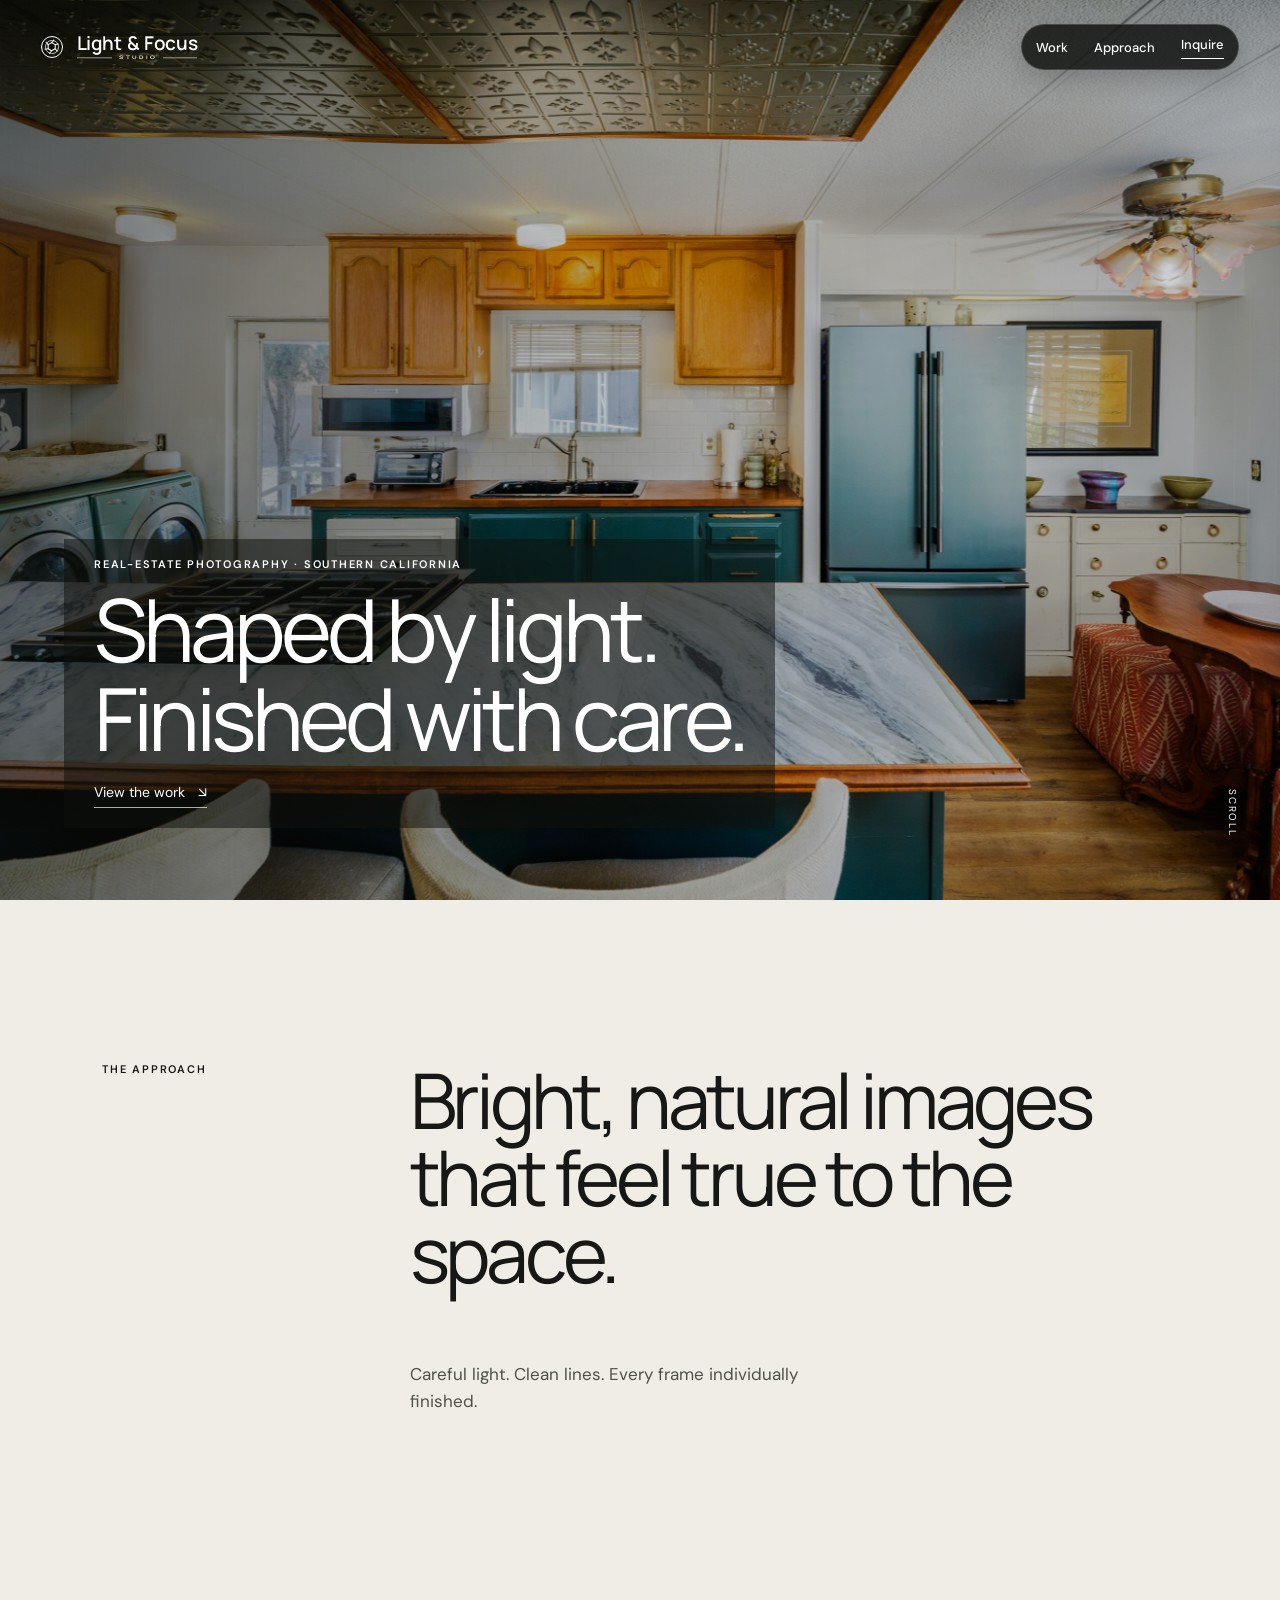
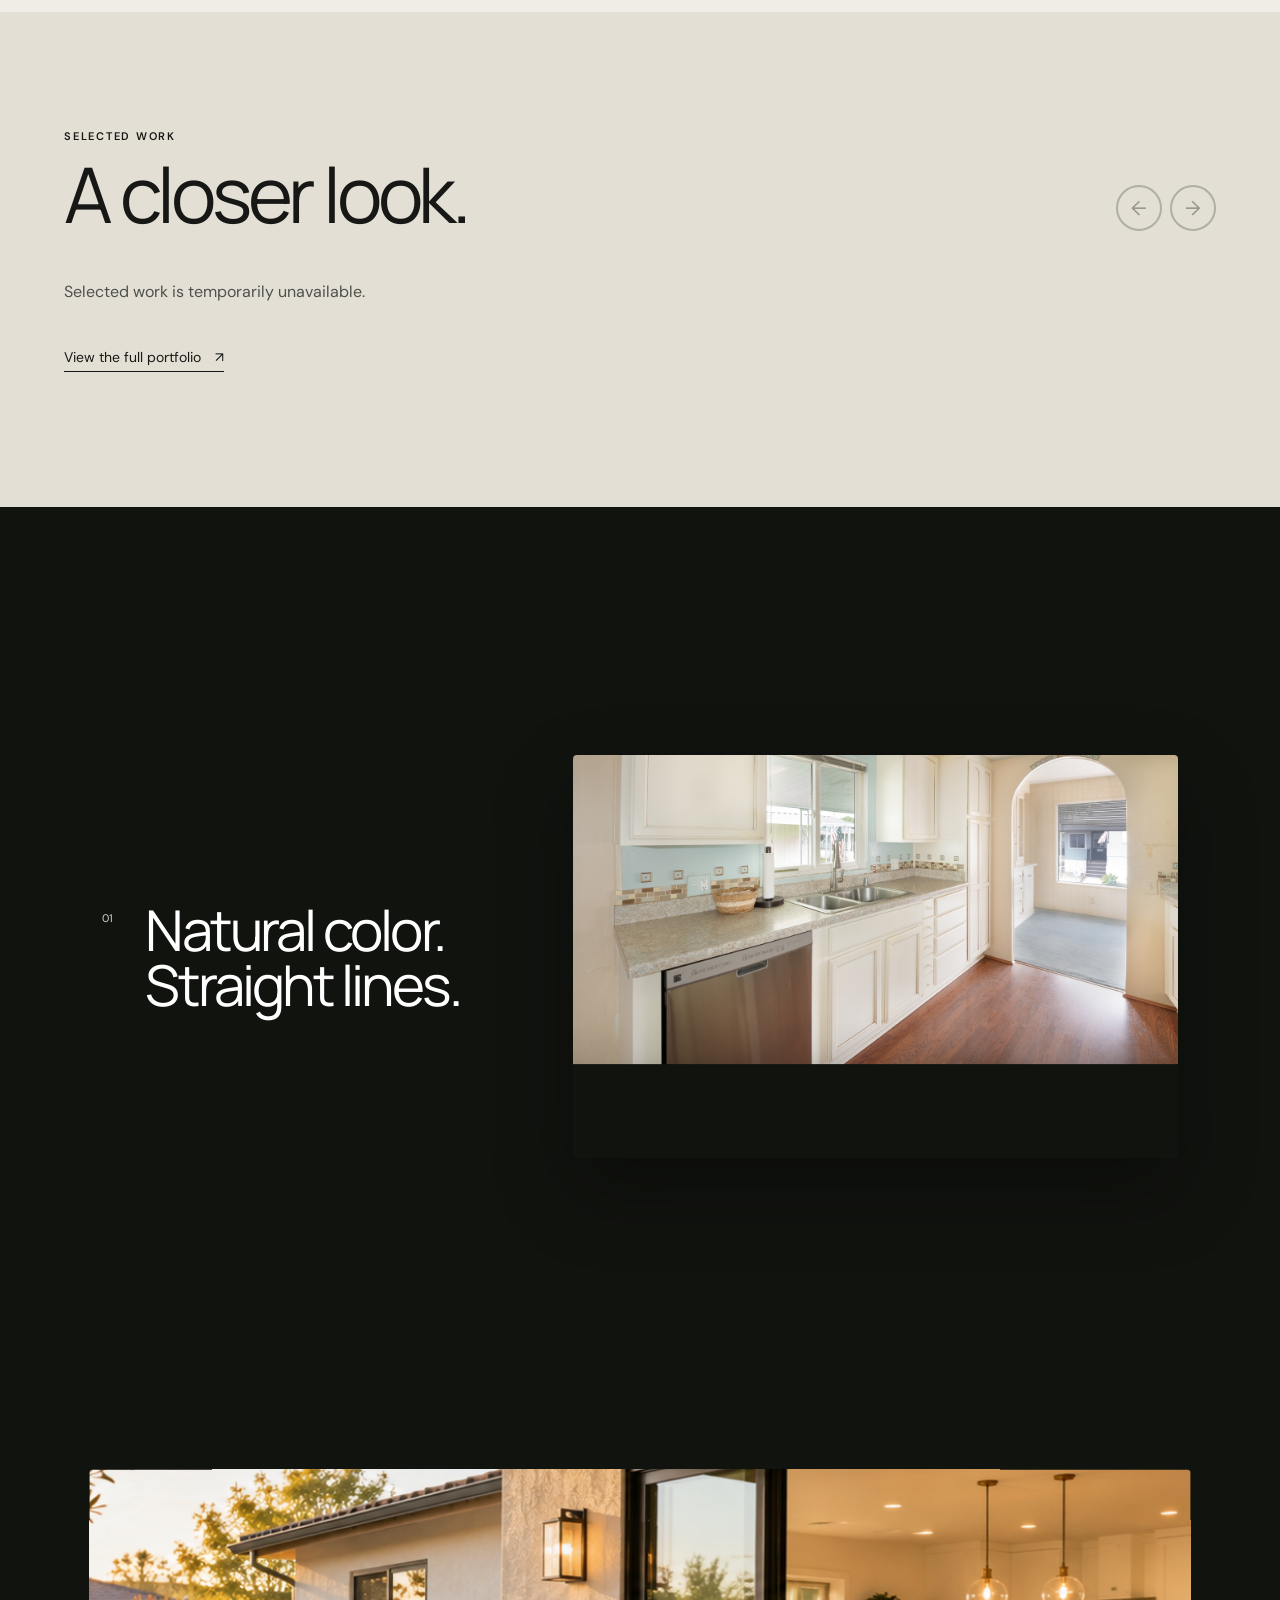
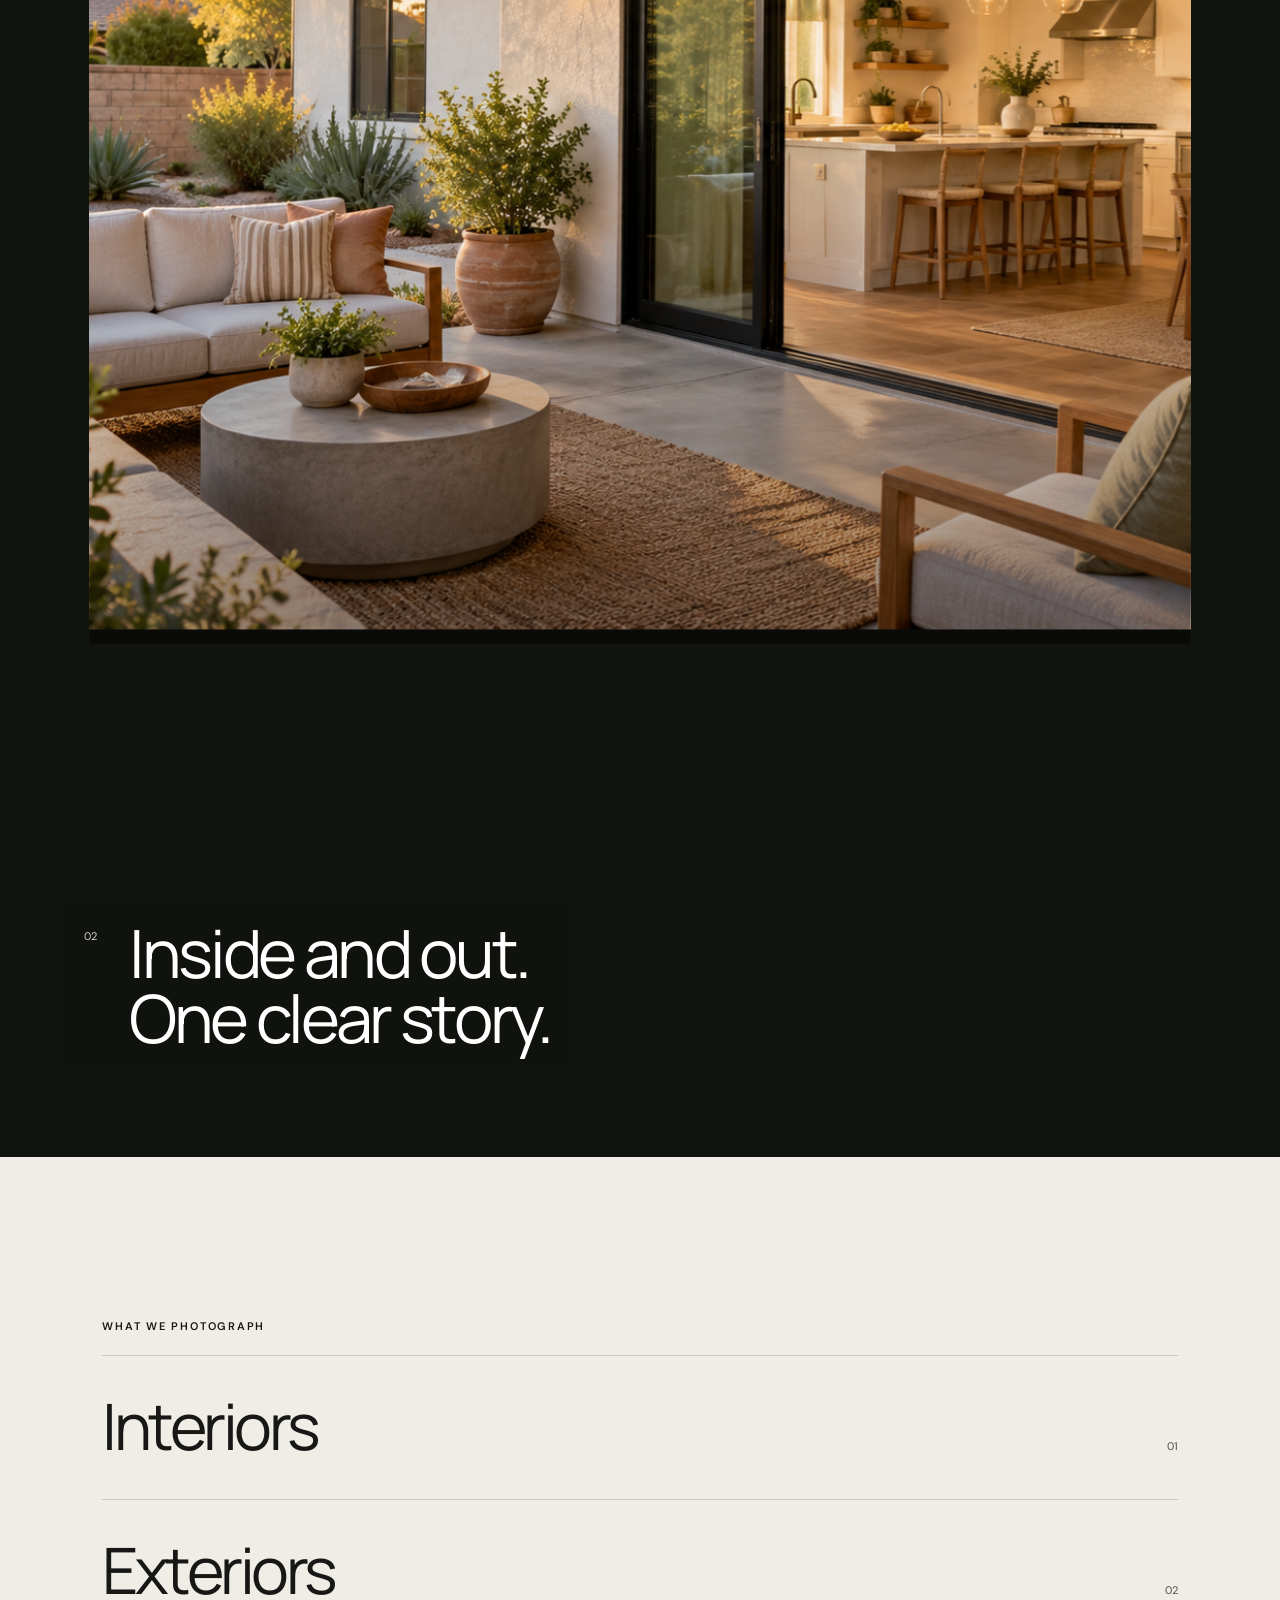
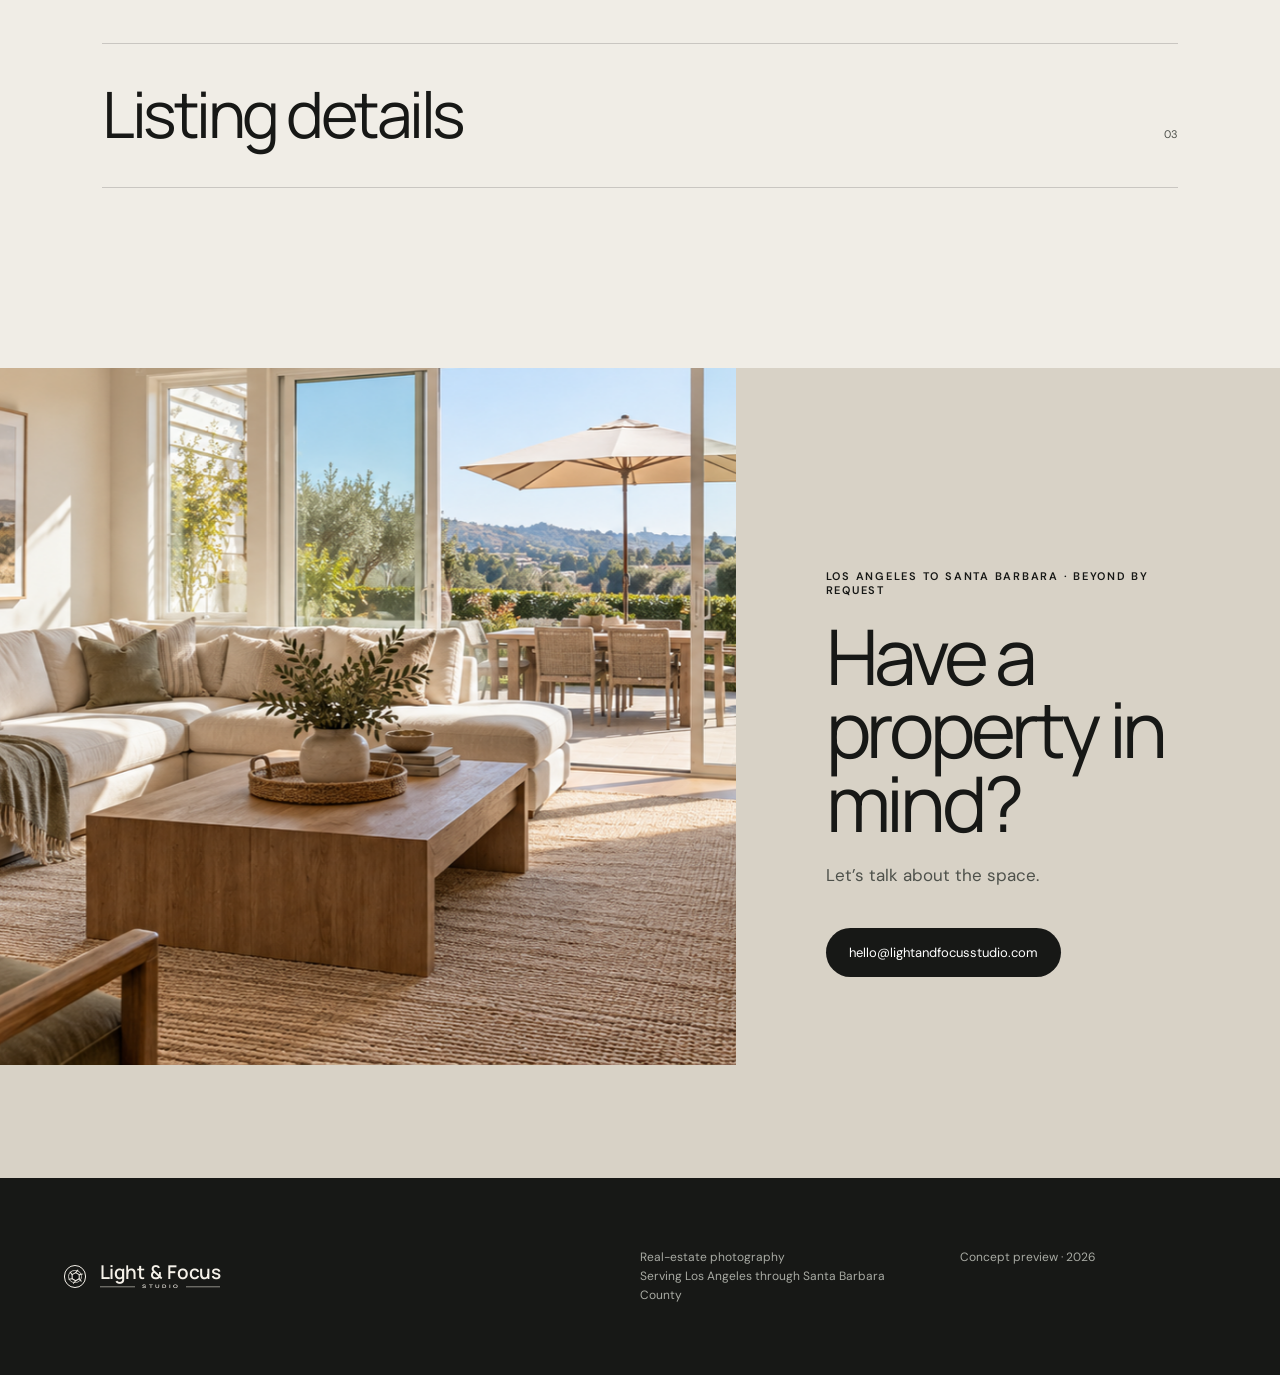
==== index.html @ de977d8a "Improve portfolio control accessibility" ====
<!doctype html>
<html lang="en">
  <head>
    <meta charset="UTF-8" />
    <meta name="viewport" content="width=device-width, initial-scale=1" />
    <meta name="description" content="Carefully lit, individually finished real-estate photography serving Los Angeles through Santa Barbara County and select destinations beyond." />
    <meta name="theme-color" content="#f0ede6" />
    <title>Light &amp; Focus Studio</title>
    <link rel="preconnect" href="https://fonts.googleapis.com" />
    <link rel="preconnect" href="https://fonts.gstatic.com" crossorigin />
    <link href="https://fonts.googleapis.com/css2?family=DM+Sans:wght@400;500;600&amp;family=Manrope:wght@400;500;600&amp;display=swap" rel="stylesheet" />
    <link rel="stylesheet" href="styles.css?v=14" />
    <script src="script.js?v=7" defer></script>
  </head>
  <body>
    <a class="skip-link" href="#top">Skip to content</a>
    <header class="site-header">
      <a class="brand" href="#top" aria-label="Light and Focus Studio home">
        <span class="brand-mark" aria-hidden="true"><svg class="brand-aperture" viewBox="0 0 32 32" focusable="false"><polygon points="16,8.5 22.5,12.25 22.5,19.75 16,23.5 9.5,19.75 9.5,12.25"></polygon><path d="M16 8.5 20 3.9M22.5 12.25 28.2 11.2M22.5 19.75 26.2 24.3M16 23.5 12 28.1M9.5 19.75 3.8 20.8M9.5 12.25 5.8 7.7"></path></svg></span>
        <span class="brand-lockup" aria-hidden="true">
          <span class="brand-name"><span class="brand-word brand-light">Light</span><span class="brand-amp">&amp;</span><span class="brand-word brand-focus"><span class="focus-text">Focus</span></span></span>
          <span class="brand-studio">Studio</span>
        </span>
      </a>
      <nav aria-label="Main navigation">
        <a href="#work">Work</a>
        <a href="#approach">Approach</a>
        <a class="nav-cta" href="#inquire">Inquire</a>
      </nav>
    </header>

    <main id="top">
      <section class="hero" aria-labelledby="hero-title">
        <div class="hero-photo media-frame" data-parallax="0.1">
          <img src="assets/hero.jpg?v=1" alt="Colorful residential kitchen with a large stone island" fetchpriority="high" />
          <div class="photo-shade"></div>
        </div>
        <div class="hero-copy reveal">
          <p class="eyebrow">Real-estate photography · Southern California</p>
          <h1 id="hero-title">Shaped by light.<br />Finished with care.</h1>
          <a class="text-link" href="#work">View the work <span aria-hidden="true">↘</span></a>
        </div>
        <p class="scroll-cue" aria-hidden="true">Scroll</p>
      </section>

      <section class="intro reveal" id="approach">
        <p class="section-label">The approach</p>
        <h2>Bright, natural images that feel true to the space.</h2>
        <p>Careful light. Clean lines. Every frame individually finished.</p>
      </section>

      <section class="portfolio-showcase" id="work" aria-labelledby="portfolio-heading">
        <div class="portfolio-heading reveal">
          <div>
            <p class="section-label">Selected work</p>
            <h2 id="portfolio-heading">A closer look.</h2>
          </div>
          <div class="portfolio-controls" aria-label="Portfolio controls">
            <button type="button" data-portfolio-scroll="-1" aria-label="Previous photographs" aria-controls="portfolio-track" disabled><span aria-hidden="true">←</span></button>
            <button type="button" data-portfolio-scroll="1" aria-label="Next photographs" aria-controls="portfolio-track" disabled><span aria-hidden="true">→</span></button>
          </div>
        </div>
        <div class="portfolio-track" id="portfolio-track" tabindex="0" aria-label="Selected portfolio photographs" aria-live="polite">
          <p class="portfolio-status" role="status">Loading selected work…</p>
        </div>
        <a class="portfolio-link" href="https://portfolio.lightandfocusstudio.com/">View the full portfolio <span aria-hidden="true">↗</span></a>
      </section>

      <section class="photo-story" aria-label="Photography approach">
        <article class="story-panel panel-one">
          <div class="sticky-photo media-frame" data-parallax="0.07">
            <img src="assets/kitchen.jpg?v=2" alt="Clean, bright kitchen interior" loading="lazy" />
          </div>
          <div class="story-caption reveal">
            <span>01</span>
            <p>Natural color.<br />Straight lines.</p>
          </div>
        </article>

        <article class="story-panel panel-two">
          <div class="sticky-photo media-frame" data-parallax="0.07">
            <img src="assets/patio.png" alt="Warm residential patio opening to a bright kitchen" loading="lazy" />
          </div>
          <div class="story-caption reveal">
            <span>02</span>
            <p>Inside and out.<br />One clear story.</p>
          </div>
        </article>
      </section>

      <section class="services reveal">
        <p class="section-label">What we photograph</p>
        <div class="service-line">
          <h2>Interiors</h2><span>01</span>
        </div>
        <div class="service-line">
          <h2>Exteriors</h2><span>02</span>
        </div>
        <div class="service-line">
          <h2>Listing details</h2><span>03</span>
        </div>
      </section>

      <section class="inquiry" id="inquire">
        <div class="inquiry-photo media-frame" data-parallax="0.05">
          <img src="assets/living-room.png" alt="Sunlit residential living room" loading="lazy" />
        </div>
        <div class="inquiry-card reveal">
          <p class="eyebrow">Los Angeles to Santa Barbara · Beyond by request</p>
          <h2>Have a property in mind?</h2>
          <p>Let’s talk about the space.</p>
          <a class="button" href="mailto:hello@lightandfocusstudio.com">hello@lightandfocusstudio.com</a>
        </div>
      </section>
    </main>

    <footer>
      <a class="brand footer-brand" href="#top" aria-label="Light and Focus Studio home"><span class="brand-mark" aria-hidden="true"><svg class="brand-aperture" viewBox="0 0 32 32" focusable="false"><polygon points="16,8.5 22.5,12.25 22.5,19.75 16,23.5 9.5,19.75 9.5,12.25"></polygon><path d="M16 8.5 20 3.9M22.5 12.25 28.2 11.2M22.5 19.75 26.2 24.3M16 23.5 12 28.1M9.5 19.75 3.8 20.8M9.5 12.25 5.8 7.7"></path></svg></span><span class="brand-lockup" aria-hidden="true"><span class="brand-name"><span class="brand-word brand-light">Light</span><span class="brand-amp">&amp;</span><span class="brand-word brand-focus"><span class="focus-text">Focus</span></span></span><span class="brand-studio">Studio</span></span></a>
      <p>Real-estate photography<br />Serving Los Angeles through Santa Barbara County</p>
      <p>Concept preview · 2026</p>
    </footer>
  </body>
</html>
---- styles.css ----
:root {
  --paper: #f0ede6;
  --ink: #171816;
  --muted: #4e514b;
  --line: rgba(23, 24, 22, 0.18);
  --accent: #9a4e2c;
  --brand-font: "Manrope", sans-serif;
}

* { box-sizing: border-box; }
html { scroll-behavior: smooth; }
body {
  margin: 0;
  color: var(--ink);
  background: var(--paper);
  font-family: "DM Sans", sans-serif;
  -webkit-font-smoothing: antialiased;
}

a { color: inherit; }
.skip-link {
  position: absolute;
  left: 16px;
  top: 12px;
  z-index: 40;
  transform: translateY(-160%);
  background: var(--ink);
  color: #fff;
  padding: 12px 16px;
  text-decoration: none;
}
.skip-link:focus { transform: none; }
:focus-visible {
  outline: 3px solid #f4c56a;
  outline-offset: 3px;
}
main section { scroll-margin-top: 96px; }
img { display: block; width: 100%; height: 100%; object-fit: cover; }

.site-header {
  position: fixed;
  z-index: 20;
  inset: 0 0 auto;
  display: flex;
  align-items: center;
  justify-content: space-between;
  padding: 24px 3.2vw;
  color: white;
}

.brand { display: inline-flex; align-items: center; gap: .7em; text-decoration: none; font-family: var(--brand-font); font-size: clamp(19px, 1.45vw, 23px); font-weight: 600; letter-spacing: -.025em; }
.site-header > .brand { color: #fff; filter: drop-shadow(0 2px 4px rgba(0, 0, 0, .42)); }
.brand-mark { width: 1.18em; height: 1.18em; border: 1.5px solid currentColor; border-radius: 50%; position: relative; flex: 0 0 auto; }
.brand-mark::before { content: ""; position: absolute; inset: .18em; border: 1px solid currentColor; border-radius: 50%; opacity: .78; }
.brand-aperture {
  position: absolute;
  inset: .08em;
  width: calc(100% - .16em);
  height: calc(100% - .16em);
  overflow: visible;
  fill: rgba(0, 0, 0, .28);
  stroke: currentColor;
  stroke-width: 1.9;
  stroke-linecap: round;
  stroke-linejoin: round;
  vector-effect: non-scaling-stroke;
  filter: drop-shadow(0 1px 1px rgba(0, 0, 0, .34));
  transform-origin: center;
}
.brand-aperture path { fill: none; opacity: .95; }
.brand-mark:hover::before { animation: lens-ring-adjust .72s cubic-bezier(.3,.75,.25,1); }
.brand-mark:hover .brand-aperture { animation: aperture-adjust .72s cubic-bezier(.3,.75,.25,1) forwards; }

@keyframes lens-ring-adjust {
  0%, 100% { transform: scale(1); }
  45% { transform: scale(.82); }
}

@keyframes aperture-adjust {
  0% { transform: rotate(0) scale(1); }
  42% { transform: rotate(28deg) scale(.68); }
  72% { transform: rotate(52deg) scale(.82); }
  100% { transform: rotate(60deg) scale(1); }
}
.brand-lockup { display: inline-flex; width: max-content; flex-direction: column; }
.brand-name { display: inline-flex; align-items: center; gap: .28em; line-height: 1; }
.brand-studio {
  display: grid;
  width: 100%;
  grid-template-columns: 1fr auto 1fr;
  align-items: center;
  gap: .75em;
  margin-top: .48em;
  font-family: "Manrope", sans-serif;
  font-size: .34em;
  font-weight: 600;
  line-height: .7;
  letter-spacing: .38em;
  text-indent: .38em;
  text-transform: uppercase;
  transform: scaleY(.74);
  transform-origin: center top;
}
.brand-studio::before,
.brand-studio::after {
  content: "";
  height: 1px;
  background: currentColor;
  opacity: .72;
}
.brand-word { display: inline-block; position: relative; }
.brand-light { --spot-x: 50%; --spot-y: 50%; --shadow-x: 0px; --shadow-y: 2px; isolation: isolate; transition: text-shadow .18s ease; }
.brand-light::before {
  content: "";
  position: absolute;
  z-index: -1;
  inset: -13px -18px;
  border-radius: 50%;
  background: radial-gradient(circle 34px at calc(var(--spot-x) + 18px) calc(var(--spot-y) + 13px), rgba(255, 255, 255, .62), rgba(242, 247, 255, .18) 56%, transparent 78%);
  filter: blur(3px);
  opacity: 0;
  pointer-events: none;
  transition: opacity .18s ease;
}
.brand-light::after {
  content: "Light";
  position: absolute;
  z-index: -1;
  inset: 0;
  color: rgba(0, 0, 0, .78);
  filter: blur(1.2px);
  opacity: 0;
  pointer-events: none;
  transform: translate(var(--shadow-x), var(--shadow-y));
  transition: opacity .14s ease, transform .08s linear;
}
.brand-light.is-lit { color: #fff; text-shadow: 0 0 8px rgba(255, 255, 255, .38); }
.brand-light.is-lit::before,
.brand-light.is-lit::after { opacity: 1; }
.focus-text { display: inline-block; transform-origin: center; }
.brand-focus::before,
.brand-focus::after {
  content: "";
  position: absolute;
  width: 7px;
  height: 7px;
  opacity: 0;
  transform: scale(1.45);
  transition: opacity .16s ease, transform .2s cubic-bezier(.2,.8,.2,1);
}
.brand-focus::before { top: -5px; left: -7px; border-top: 1px solid currentColor; border-left: 1px solid currentColor; }
.brand-focus::after { right: -7px; bottom: -5px; border-right: 1px solid currentColor; border-bottom: 1px solid currentColor; }
.brand-focus.is-focusing .focus-text { animation: focus-breathe .72s cubic-bezier(.45,0,.25,1); }
.brand-focus.is-locked::before,
.brand-focus.is-locked::after { opacity: 1; transform: scale(1); }

@keyframes focus-breathe {
  0% { filter: blur(0); transform: scale(1); }
  28% { filter: blur(2px); transform: scale(1.015); }
  58% { filter: blur(5px); transform: scale(1.04); }
  82% { filter: blur(1.2px); transform: scale(.99); }
  100% { filter: blur(0); transform: scale(1); }
}
nav { display: flex; gap: 26px; align-items: center; padding: 10px 14px; color: #fff; background: rgba(14, 16, 14, .82); border: 1px solid rgba(255, 255, 255, .16); border-radius: 999px; box-shadow: 0 8px 28px rgba(0, 0, 0, .2); }
nav a { min-height: 24px; display: inline-flex; align-items: center; font-size: 13px; font-weight: 500; text-decoration: none; }
.nav-cta { border-bottom: 1px solid currentColor; padding-bottom: 4px; }

.hero {
  position: relative;
  min-height: 100svh;
  color: white;
  display: grid;
  grid-template-rows: 112px minmax(min-content, 1fr);
  align-items: end;
  overflow: clip;
}
.hero-photo { position: absolute; inset: 0; }
.photo-shade { position: absolute; inset: 0; background: linear-gradient(90deg, rgba(13,16,13,.5) 0, rgba(13,16,13,.08) 58%, rgba(13,16,13,.12)); }
.hero-copy {
  grid-row: 2;
  align-self: end;
  position: relative;
  z-index: 2;
  width: fit-content;
  max-width: min(950px, calc(100% - 10vw));
  margin: 0 5vw 8vh;
  padding: 18px 30px 20px;
  background: rgba(17, 19, 15, .52);
}
.hero-copy .eyebrow { margin-bottom: 14px; }
.hero-copy .text-link { margin-top: 20px; }
.eyebrow, .section-label { margin: 0 0 22px; text-transform: uppercase; letter-spacing: .16em; font-size: 11px; font-weight: 600; }
h1, h2 { margin: 0; font-family: "Manrope", sans-serif; font-weight: 400; letter-spacing: -.055em; }
h1 { font-size: clamp(50px, 6.8vw, 108px); line-height: 1.02; }
.text-link { display: inline-flex; gap: 13px; margin-top: 34px; text-decoration: none; font-size: 14px; border-bottom: 1px solid rgba(255,255,255,.65); padding-bottom: 6px; }
.scroll-cue { position: absolute; right: 3.2vw; bottom: 7vh; z-index: 2; margin: 0; font-size: 10px; letter-spacing: .18em; text-transform: uppercase; writing-mode: vertical-rl; }

.intro { padding: 18vh 8vw 20vh; display: grid; grid-template-columns: 1fr 3fr; gap: 4vw; }
.intro h2 { max-width: 900px; font-size: clamp(43px, 6vw, 92px); line-height: 1; }
.intro > p:last-child { grid-column: 2; max-width: 410px; color: var(--muted); font-size: 17px; line-height: 1.6; }

.portfolio-showcase { padding: 13vh 0 15vh; overflow: hidden; background: #e4dfd5; }
.portfolio-heading { display: flex; align-items: end; justify-content: space-between; gap: 32px; padding: 0 5vw 50px; }
.portfolio-heading .section-label { margin-bottom: 14px; }
.portfolio-heading h2 { font-size: clamp(44px, 6vw, 86px); line-height: .96; }
.portfolio-controls { display: flex; gap: 8px; }
.portfolio-controls button {
  width: 46px;
  height: 46px;
  border: 2px solid #62645f;
  border-radius: 50%;
  background: transparent;
  color: var(--ink);
  font: 20px/1 "DM Sans", sans-serif;
  cursor: pointer;
  transition: color .2s ease, background .2s ease, transform .2s ease;
}
.portfolio-controls button:hover { color: white; background: var(--ink); transform: translateY(-2px); }
.portfolio-controls button:focus-visible { outline-color: var(--ink); outline-offset: 4px; }
.portfolio-controls button:disabled { color: #777972; border-color: #9b9c96; background: transparent; cursor: not-allowed; transform: none; opacity: .72; }
.portfolio-track {
  display: flex;
  align-items: start;
  gap: clamp(16px, 2vw, 30px);
  overflow-x: auto;
  overscroll-behavior-inline: contain;
  scroll-snap-type: inline mandatory;
  scroll-padding-inline: 5vw;
  padding: 0 5vw 22px;
  scrollbar-color: rgba(23, 24, 22, .38) transparent;
  scrollbar-width: thin;
}
.portfolio-card { flex: 0 0 clamp(300px, 46vw, 680px); margin: 0; scroll-snap-align: start; }
.portfolio-card.portrait { flex-basis: clamp(230px, 30vw, 420px); }
.portfolio-card img { width: 100%; height: clamp(330px, 45vw, 640px); object-fit: cover; background: #d1cbc0; }
.portfolio-card.portrait img { object-fit: contain; }
.portfolio-card figcaption { min-height: 22px; margin-top: 10px; color: var(--muted); font-size: 12px; letter-spacing: .02em; }
.portfolio-status { flex: 0 0 auto; margin: 0; color: var(--muted); }
.portfolio-link { display: inline-flex; gap: 14px; margin: 24px 5vw 0; border-bottom: 1px solid currentColor; padding-bottom: 5px; text-decoration: none; font-size: 14px; }

.photo-story { background: #11130f; color: white; }
.story-panel { position: relative; min-height: 150vh; }
.sticky-photo { position: sticky; top: 0; height: 100svh; overflow: hidden; clip-path: inset(var(--clip, 7%) var(--clip, 7%) round 3px); transition: clip-path .2s linear; }
.panel-two .sticky-photo { clip-path: inset(var(--clip, 7%) var(--clip, 7%) round 3px); }
.sticky-photo::after { content: ""; position: absolute; inset: 0; background: linear-gradient(180deg, transparent 45%, rgba(0,0,0,.45)); }
.story-caption { position: absolute; z-index: 3; left: 5vw; bottom: 10vh; display: flex; align-items: start; gap: 32px; }
.story-caption span { font-size: 11px; color: #d5d3cc; margin-top: 9px; }
.story-caption p { margin: 0; font-family: "Manrope", sans-serif; font-size: clamp(36px, 5.2vw, 78px); line-height: .98; letter-spacing: -.05em; }

@media (min-width: 761px) {
  .panel-one {
    min-height: 100svh;
    display: grid;
    grid-template-columns: minmax(220px, .7fr) minmax(0, 1.15fr);
    align-items: center;
    gap: clamp(54px, 8vw, 130px);
    padding: clamp(110px, 13vw, 190px) 8vw;
  }

  .panel-one .sticky-photo {
    position: relative;
    top: auto;
    height: auto;
    aspect-ratio: 3 / 2;
    order: 2;
    clip-path: none;
    border-radius: 4px;
    box-shadow: 0 32px 80px rgba(0, 0, 0, .3);
  }

  .panel-one .sticky-photo::after { display: none; }

  .panel-one .story-caption {
    position: relative;
    left: auto;
    bottom: auto;
    order: 1;
  }

  .panel-one .story-caption p { font-size: clamp(40px, 4.4vw, 68px); }
}

.panel-two .story-caption,
.story-panel:not(.panel-one) .story-caption {
  padding: 16px 20px;
  background: rgba(17, 19, 15, .82);
}

.services { padding: 18vh 8vw 20vh; }
.service-line { display: flex; align-items: baseline; justify-content: space-between; border-top: 1px solid var(--line); padding: 26px 0 30px; }
.service-line:last-child { border-bottom: 1px solid var(--line); }
.service-line h2 { font-size: clamp(38px, 5vw, 74px); }
.service-line span { color: var(--muted); font-size: 11px; }

.inquiry { min-height: 90vh; display: grid; grid-template-columns: 1.15fr .85fr; background: #d8d2c6; }
.inquiry-photo { overflow: hidden; min-height: 70vh; }
.inquiry-photo img { transform: scale(1.04); }
.inquiry-card { padding: 11vw 7vw; align-self: center; }
.inquiry-card h2 { font-size: clamp(50px, 6vw, 88px); line-height: .96; }
.inquiry-card > p:not(.eyebrow) { color: var(--muted); font-size: 17px; margin: 24px 0 42px; }
.button { display: inline-block; background: var(--ink); color: white; text-decoration: none; padding: 16px 23px; font-size: 13px; border-radius: 999px; transition: transform .25s ease, background .25s ease; }
.button:hover { transform: translateY(-2px); background: var(--accent); }
.button-muted { cursor: default; background: #454740; }
.button-muted:hover { transform: none; background: #454740; }

footer { display: grid; grid-template-columns: 2fr 1fr 1fr; gap: 5vw; padding: 70px 5vw; background: var(--ink); color: #f5f1e9; }
footer p { margin: 0; color: #a8aaa3; font-size: 12px; line-height: 1.6; }

.media-frame img { will-change: transform; transform: scale(1.08) translateY(var(--shift, 0px)); }
.reveal { opacity: 0; transform: translateY(28px); transition: opacity .85s cubic-bezier(.2,.7,.2,1), transform .85s cubic-bezier(.2,.7,.2,1); }
.reveal.is-visible { opacity: 1; transform: none; }

@media (max-width: 760px) {
  .site-header { padding: 20px; }
  nav a:not(.nav-cta) { display: none; }
  .hero { grid-template-rows: 92px minmax(min-content, 1fr); }
  .hero-copy { margin: 0 22px 8vh; padding: 16px 18px 16px; }
  .scroll-cue { display: none; }
  .intro { grid-template-columns: 1fr; padding: 14vh 24px; }
  .intro h2, .intro > p:last-child { grid-column: 1; }
  .intro > p:last-child { margin-top: 22px; }
  .portfolio-showcase { padding: 11vh 0 12vh; }
  .portfolio-heading { align-items: end; padding: 0 24px 34px; }
  .portfolio-controls { display: none; }
  .portfolio-track { gap: 14px; scroll-padding-inline: 24px; padding: 0 24px 18px; }
  .portfolio-card { flex-basis: 82vw; }
  .portfolio-card.portrait { flex-basis: 68vw; }
  .portfolio-card img { height: 58vh; min-height: 390px; }
  .portfolio-link { margin-left: 24px; }
  .story-panel { min-height: 125vh; }
  .story-caption { left: 24px; bottom: 9vh; padding: 16px 20px; background: rgba(17, 19, 15, .82); }
  .services { padding: 14vh 24px; }
  .inquiry { grid-template-columns: 1fr; }
  .inquiry-photo { min-height: 62vh; }
  .inquiry-card { padding: 80px 24px 90px; }
  footer { grid-template-columns: 1fr; padding: 54px 24px; }
}

@media (prefers-reduced-motion: reduce) {
  html { scroll-behavior: auto; }
  .reveal { opacity: 1; transform: none; transition: none; }
  .media-frame img { transform: none !important; }
  .brand-focus.is-focusing .focus-text { animation: none; }
  .brand-focus:hover::before,
  .brand-focus:hover::after { opacity: 1; transform: scale(1); }
  .brand-mark:hover::before,
  .brand-mark:hover .brand-aperture { animation: none; }
  .button:hover { transform: none; }
  .portfolio-controls button:hover { transform: none; }
  .sticky-photo { transition: none; }
}
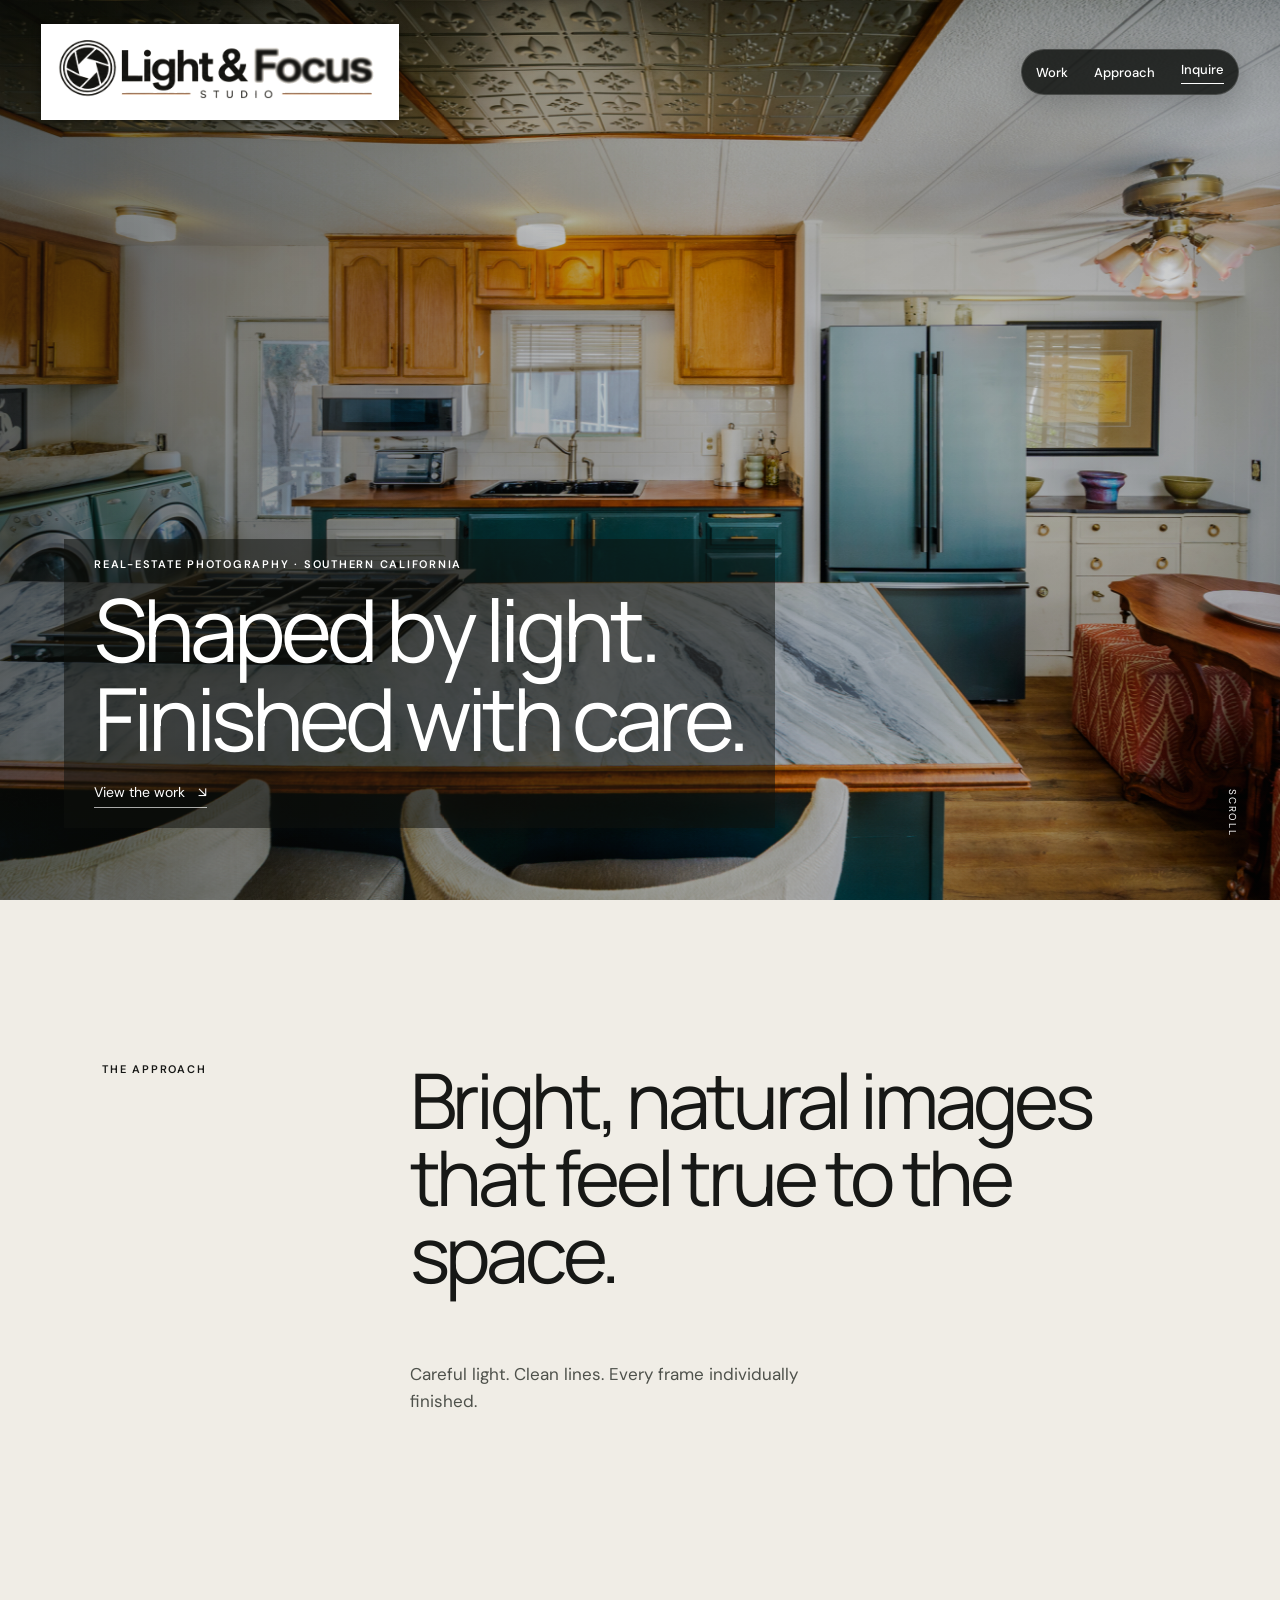
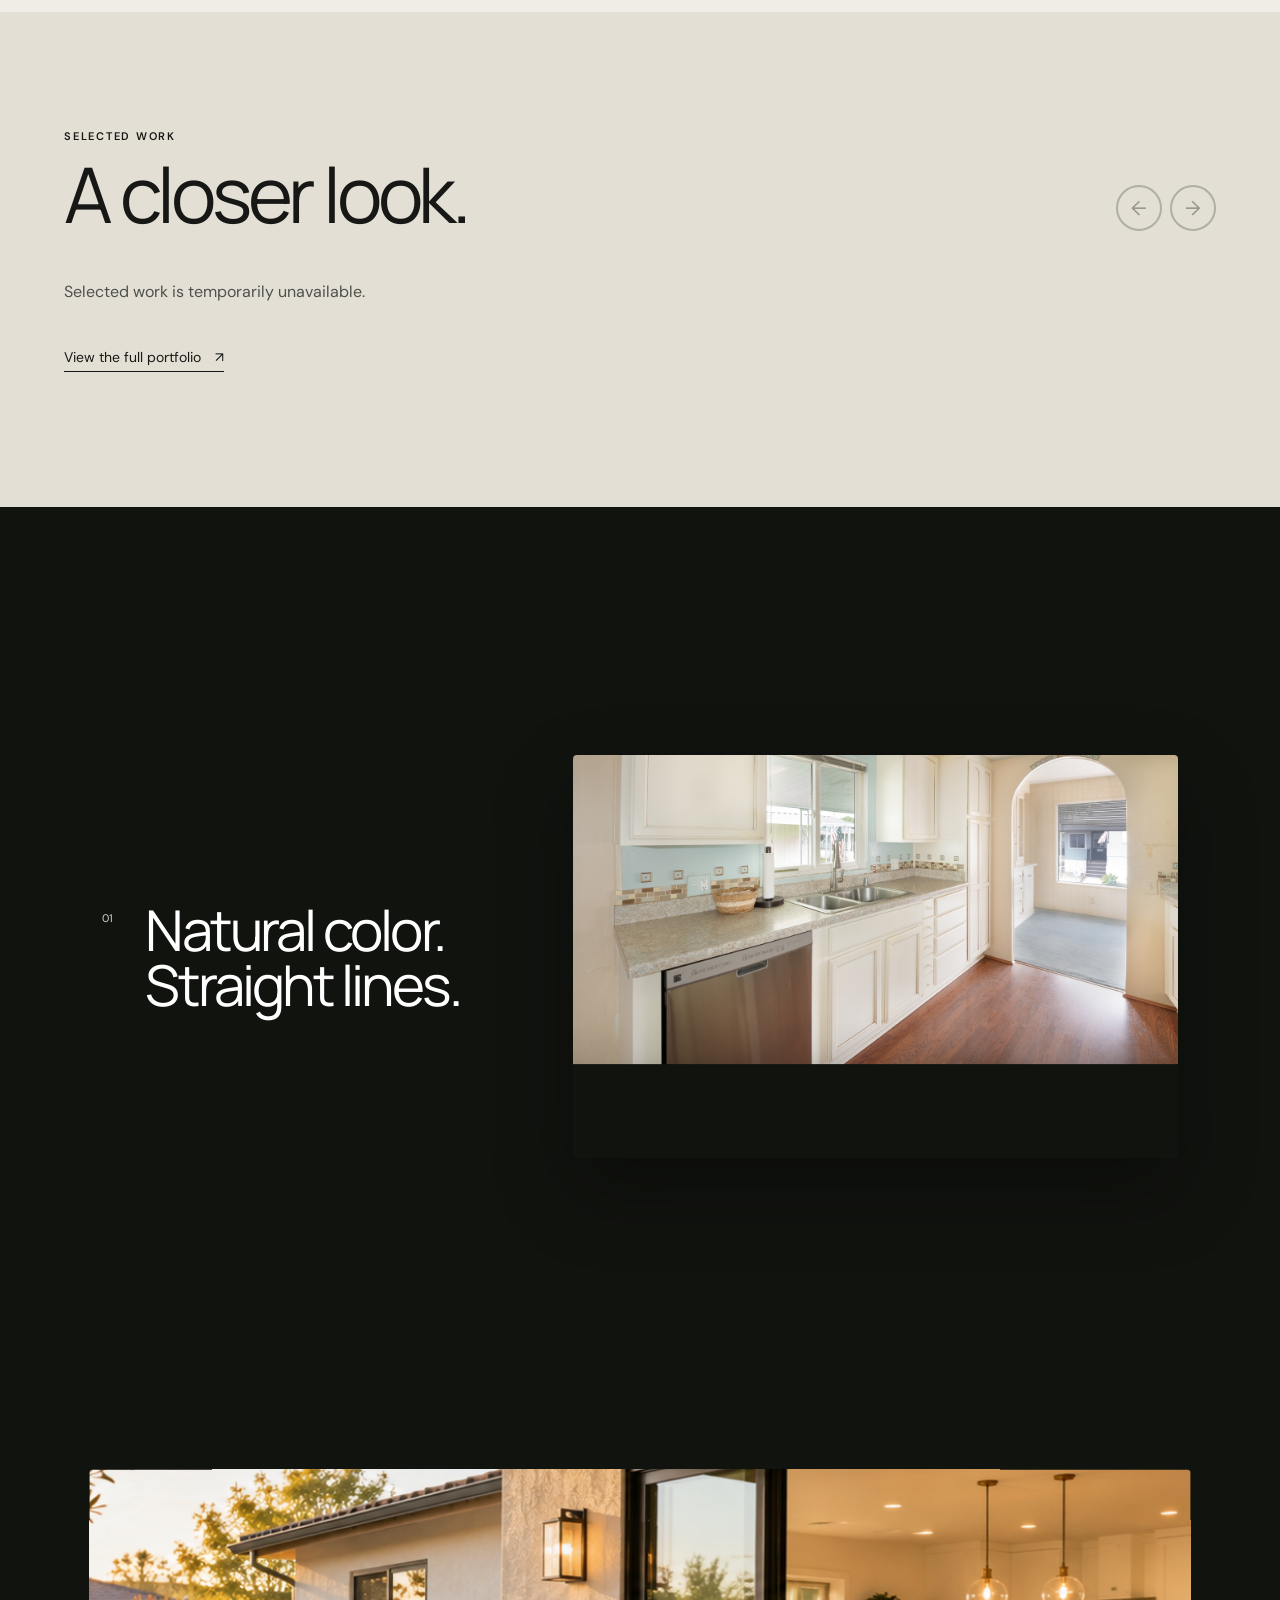
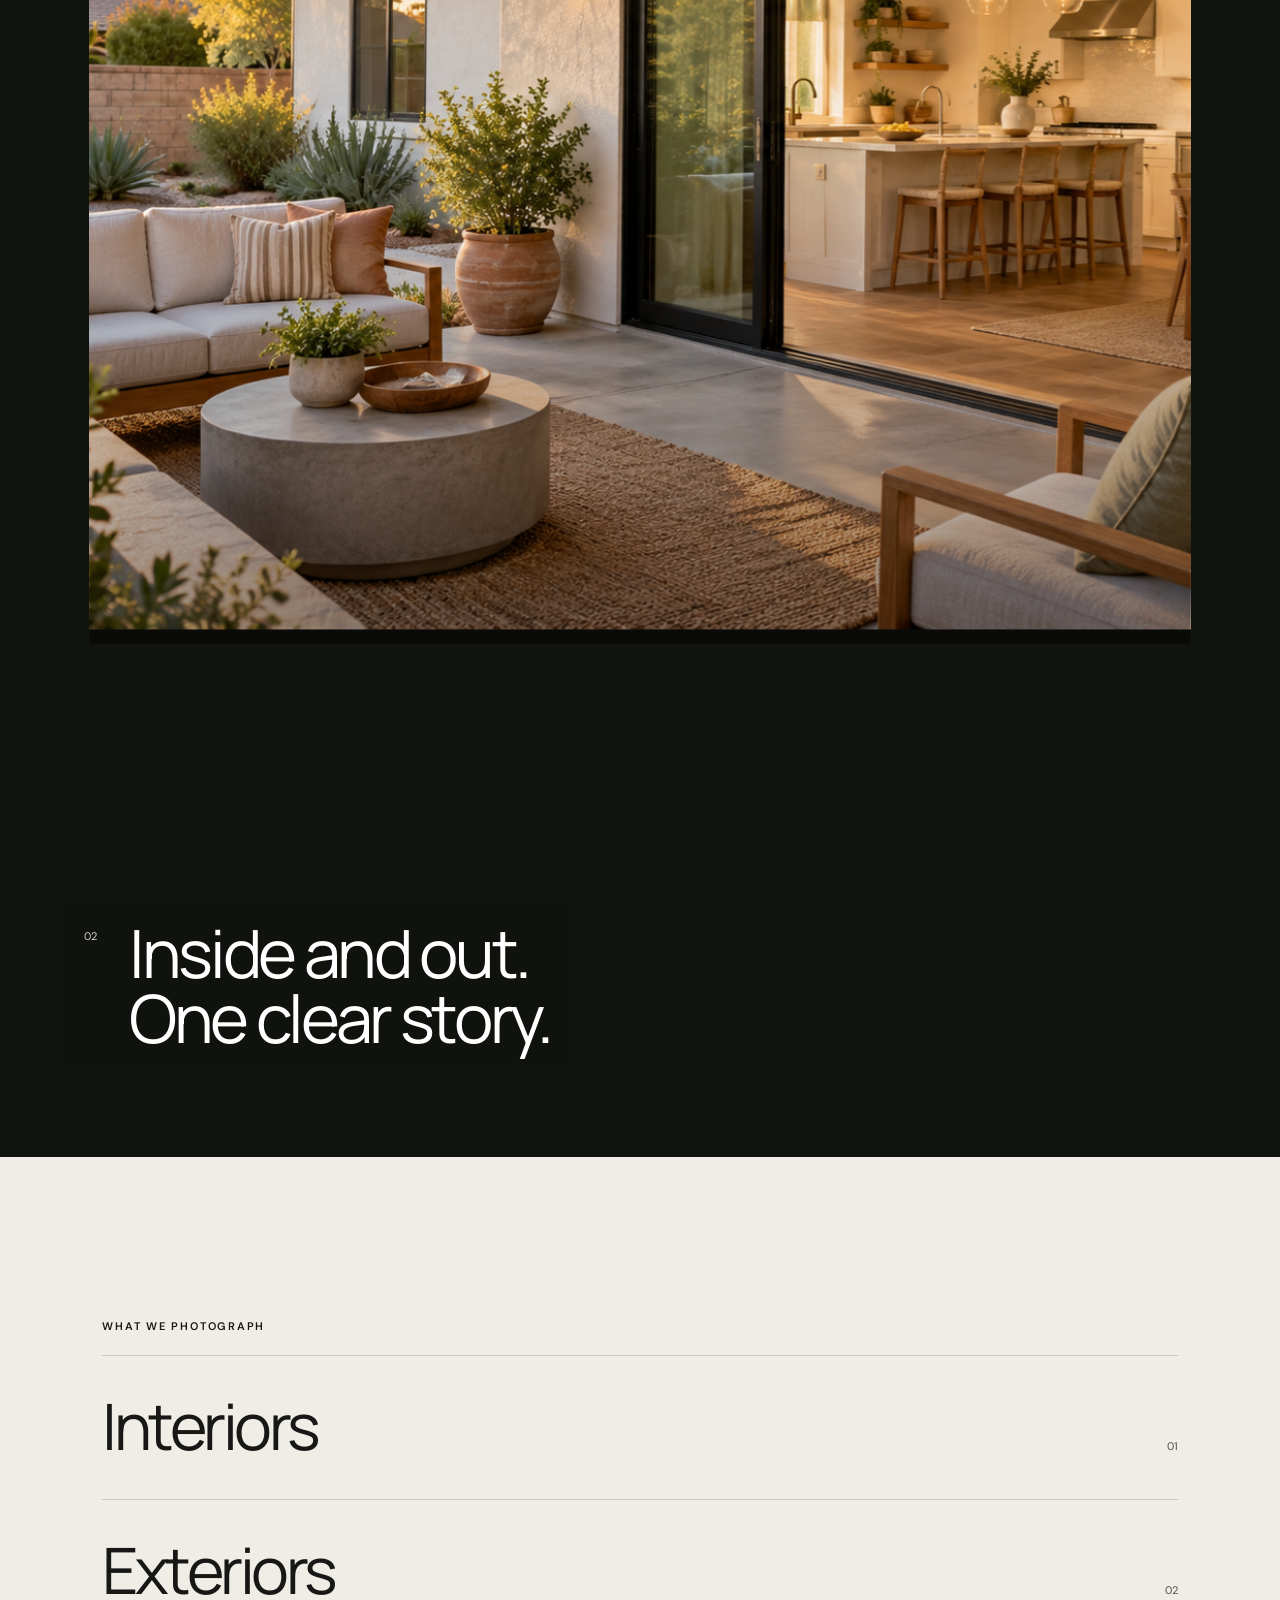
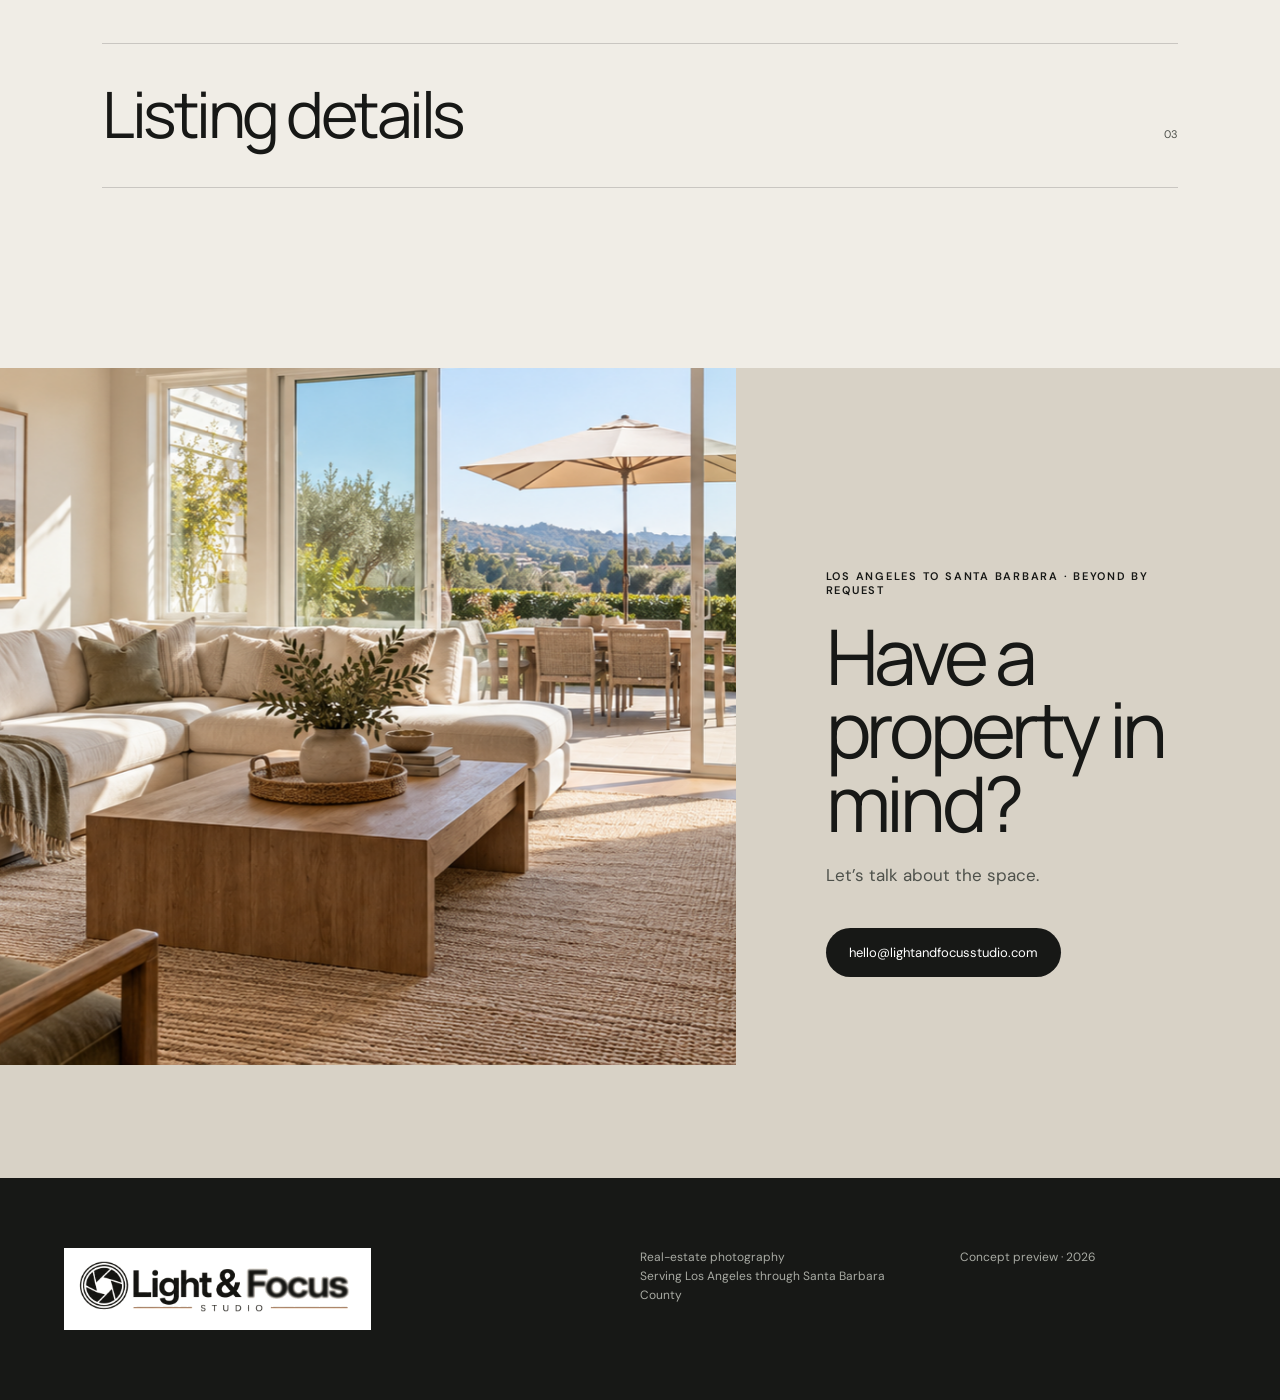
==== commit da30e31c: "Standardize canonical studio logo" ====
--- a/index.html
+++ b/index.html
@@ -9,19 +9,13 @@
     <link rel="preconnect" href="https://fonts.googleapis.com" />
     <link rel="preconnect" href="https://fonts.gstatic.com" crossorigin />
     <link href="https://fonts.googleapis.com/css2?family=DM+Sans:wght@400;500;600&amp;family=Manrope:wght@400;500;600&amp;display=swap" rel="stylesheet" />
-    <link rel="stylesheet" href="styles.css?v=14" />
-    <script src="script.js?v=7" defer></script>
+    <link rel="stylesheet" href="styles.css?v=15" />
+    <script src="script.js?v=8" defer></script>
   </head>
   <body>
     <a class="skip-link" href="#top">Skip to content</a>
     <header class="site-header">
-      <a class="brand" href="#top" aria-label="Light and Focus Studio home">
-        <span class="brand-mark" aria-hidden="true"><svg class="brand-aperture" viewBox="0 0 32 32" focusable="false"><polygon points="16,8.5 22.5,12.25 22.5,19.75 16,23.5 9.5,19.75 9.5,12.25"></polygon><path d="M16 8.5 20 3.9M22.5 12.25 28.2 11.2M22.5 19.75 26.2 24.3M16 23.5 12 28.1M9.5 19.75 3.8 20.8M9.5 12.25 5.8 7.7"></path></svg></span>
-        <span class="brand-lockup" aria-hidden="true">
-          <span class="brand-name"><span class="brand-word brand-light">Light</span><span class="brand-amp">&amp;</span><span class="brand-word brand-focus"><span class="focus-text">Focus</span></span></span>
-          <span class="brand-studio">Studio</span>
-        </span>
-      </a>
+      <a class="brand" href="#top" aria-label="Light and Focus Studio home"><img class="brand-logo" src="assets/light-focus-logo-canonical.png" alt="" /></a>
       <nav aria-label="Main navigation">
         <a href="#work">Work</a>
         <a href="#approach">Approach</a>
@@ -115,7 +109,7 @@
     </main>
 
     <footer>
-      <a class="brand footer-brand" href="#top" aria-label="Light and Focus Studio home"><span class="brand-mark" aria-hidden="true"><svg class="brand-aperture" viewBox="0 0 32 32" focusable="false"><polygon points="16,8.5 22.5,12.25 22.5,19.75 16,23.5 9.5,19.75 9.5,12.25"></polygon><path d="M16 8.5 20 3.9M22.5 12.25 28.2 11.2M22.5 19.75 26.2 24.3M16 23.5 12 28.1M9.5 19.75 3.8 20.8M9.5 12.25 5.8 7.7"></path></svg></span><span class="brand-lockup" aria-hidden="true"><span class="brand-name"><span class="brand-word brand-light">Light</span><span class="brand-amp">&amp;</span><span class="brand-word brand-focus"><span class="focus-text">Focus</span></span></span><span class="brand-studio">Studio</span></span></a>
+      <a class="brand footer-brand" href="#top" aria-label="Light and Focus Studio home"><img class="brand-logo" src="assets/light-focus-logo-canonical.png" alt="" /></a>
       <p>Real-estate photography<br />Serving Los Angeles through Santa Barbara County</p>
       <p>Concept preview · 2026</p>
     </footer>
--- a/styles.css
+++ b/styles.css
@@ -50,6 +50,8 @@
 
 .brand { display: inline-flex; align-items: center; gap: .7em; text-decoration: none; font-family: var(--brand-font); font-size: clamp(19px, 1.45vw, 23px); font-weight: 600; letter-spacing: -.025em; }
 .site-header > .brand { color: #fff; filter: drop-shadow(0 2px 4px rgba(0, 0, 0, .42)); }
+.brand-logo { width: clamp(250px, 28vw, 430px); height: auto; object-fit: contain; background: #fff; }
+.footer-brand .brand-logo { width: clamp(230px, 24vw, 360px); }
 .brand-mark { width: 1.18em; height: 1.18em; border: 1.5px solid currentColor; border-radius: 50%; position: relative; flex: 0 0 auto; }
 .brand-mark::before { content: ""; position: absolute; inset: .18em; border: 1px solid currentColor; border-radius: 50%; opacity: .78; }
 .brand-aperture {
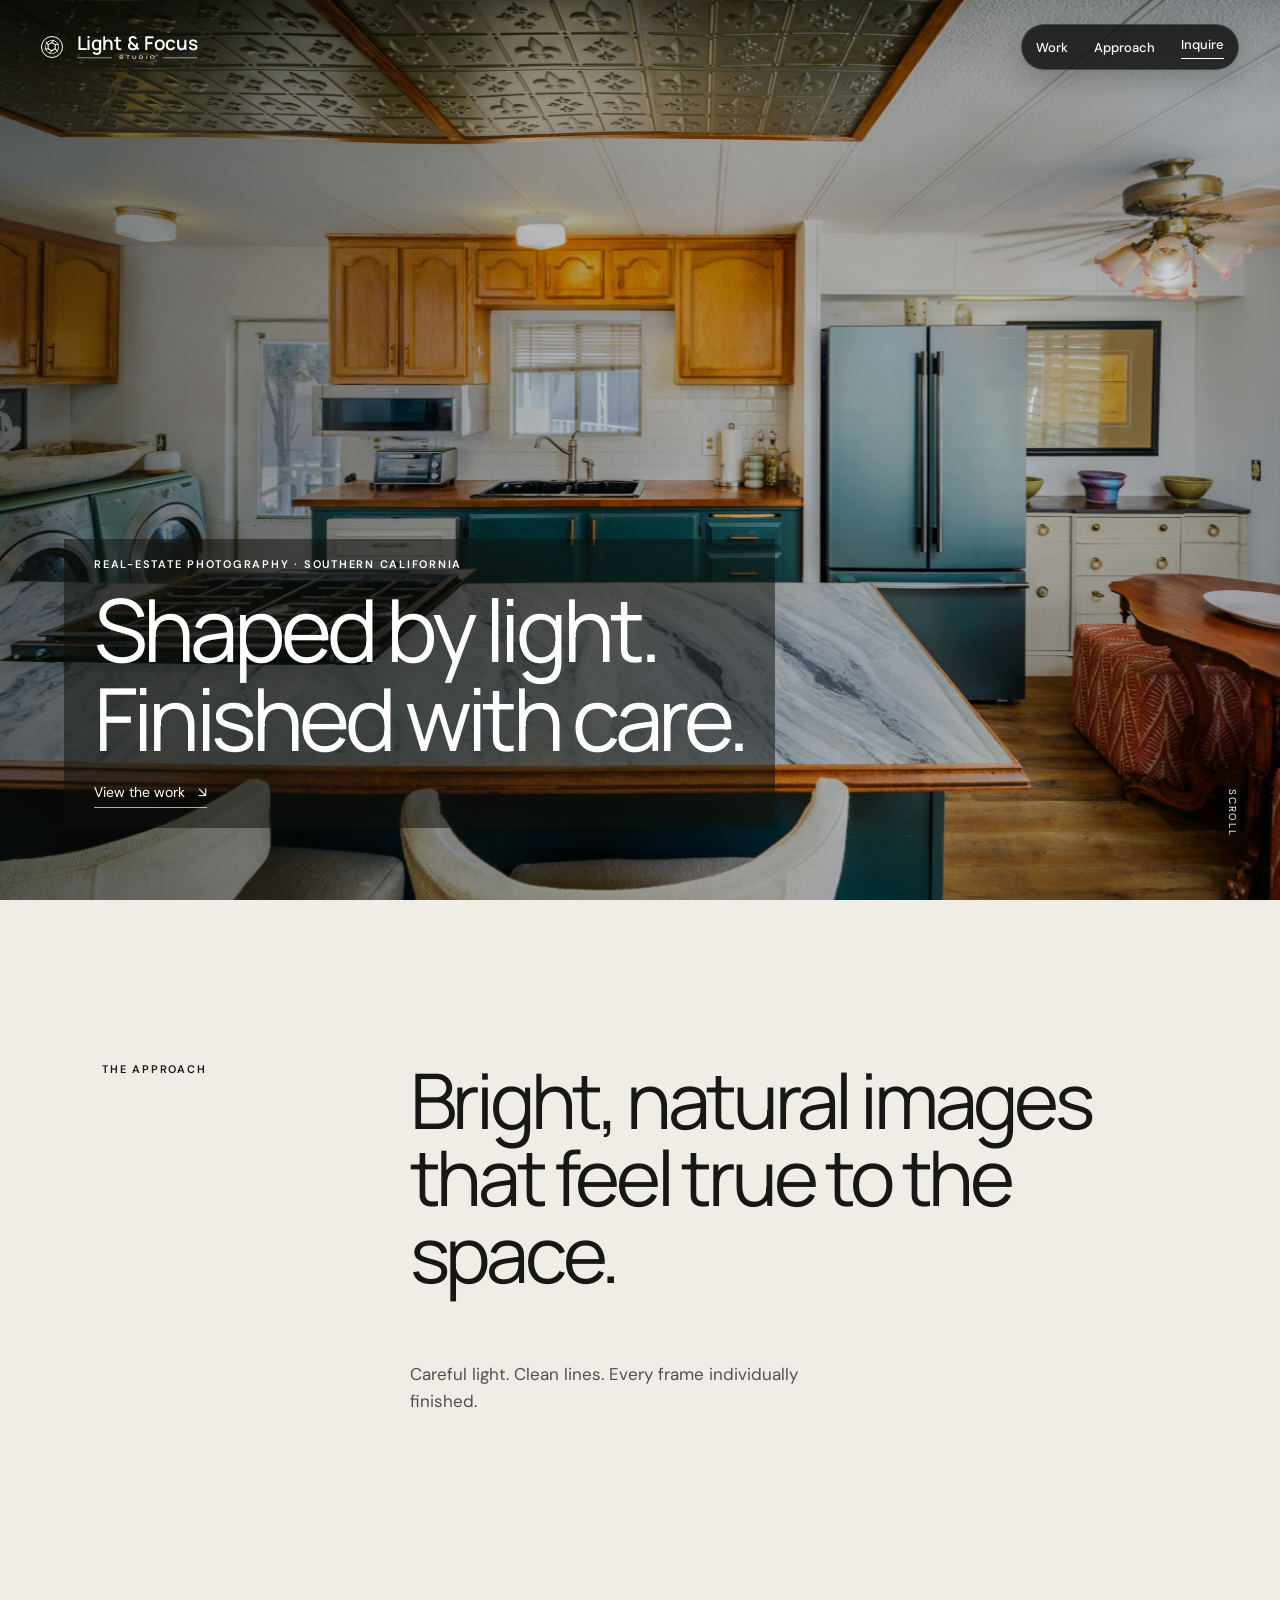
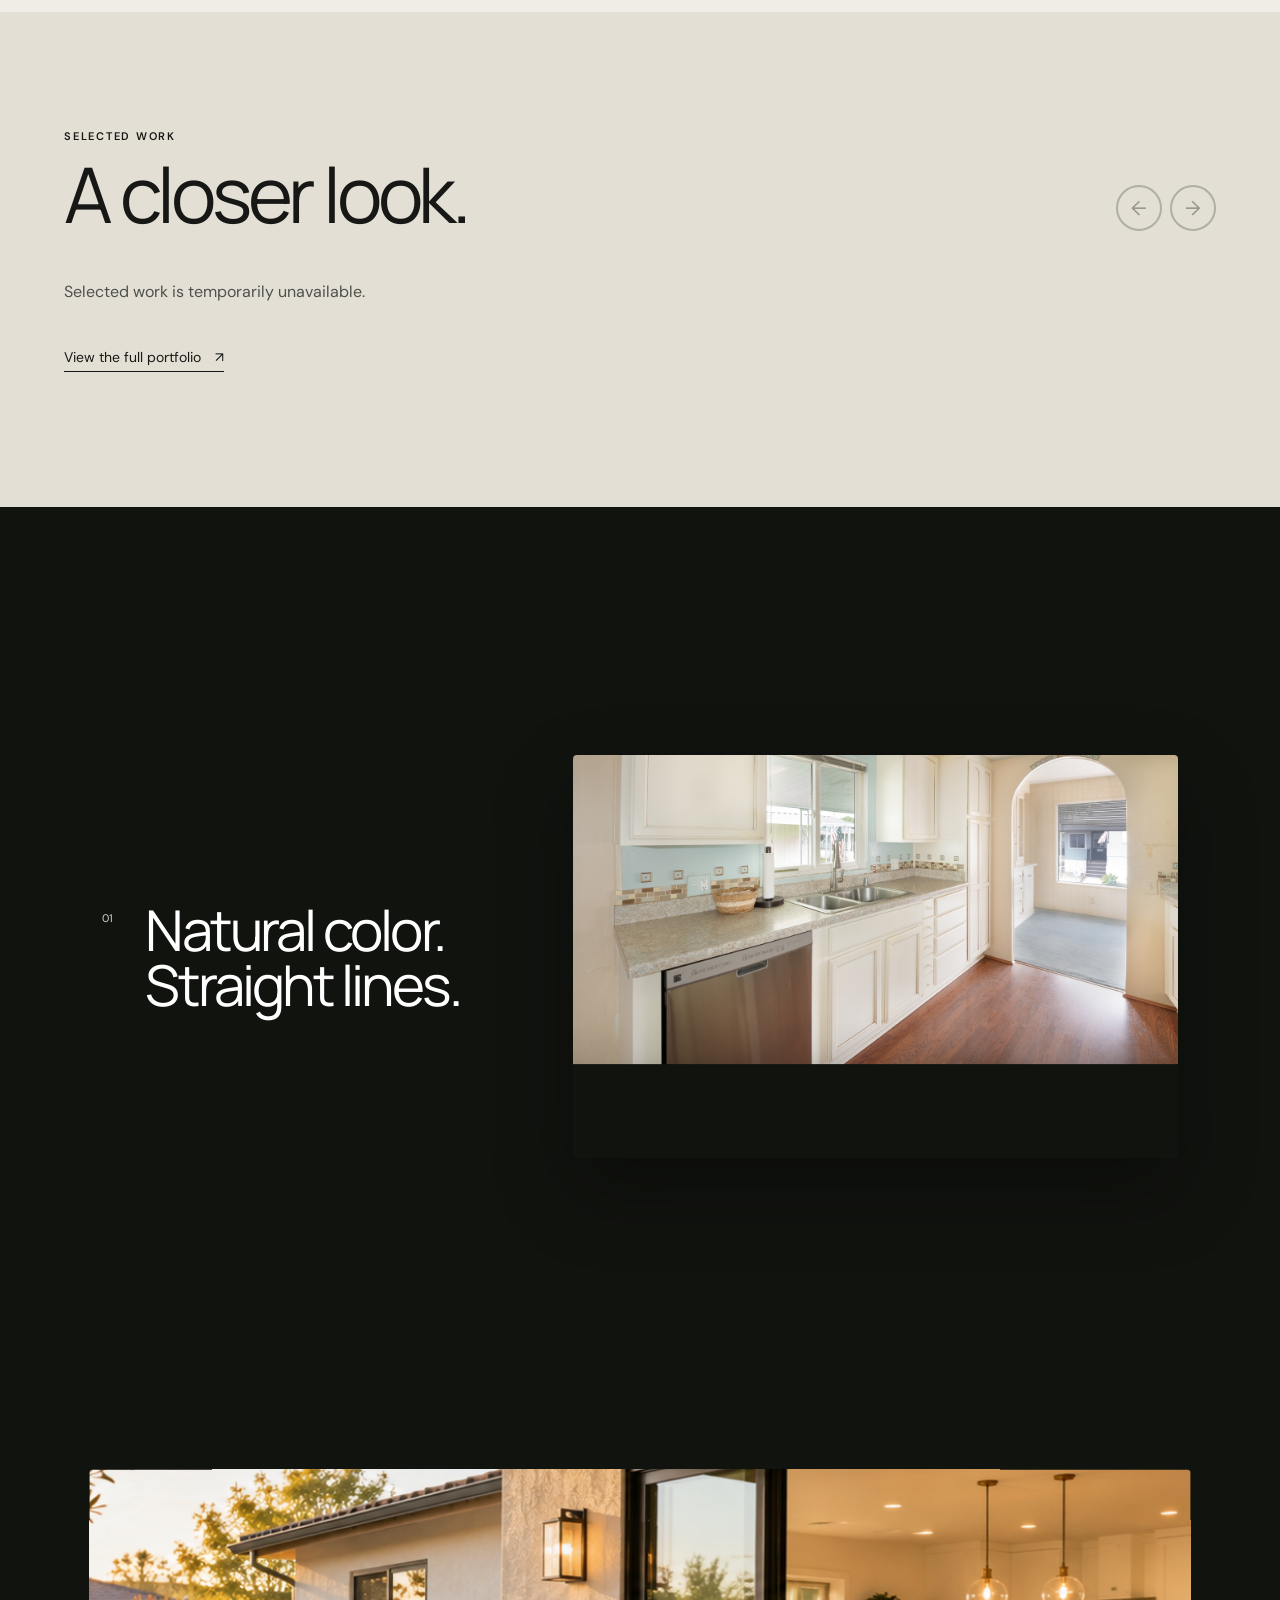
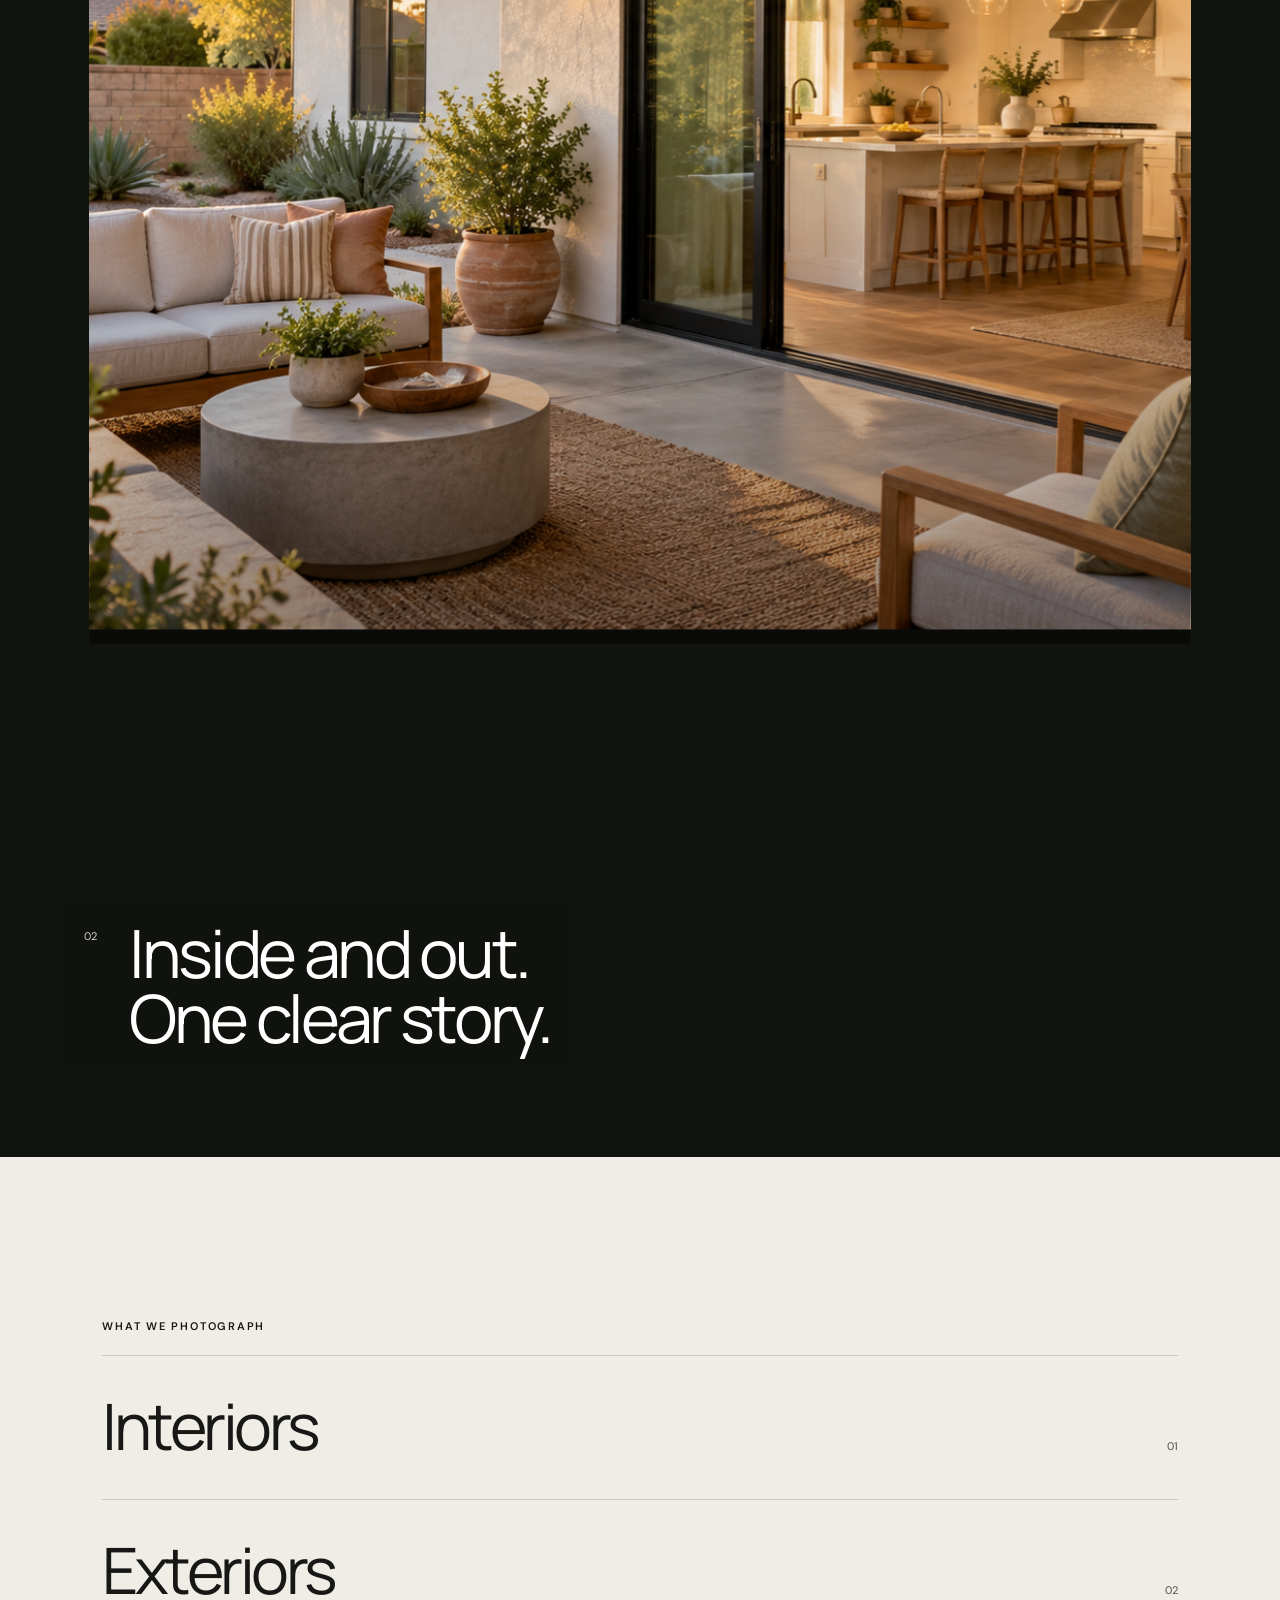
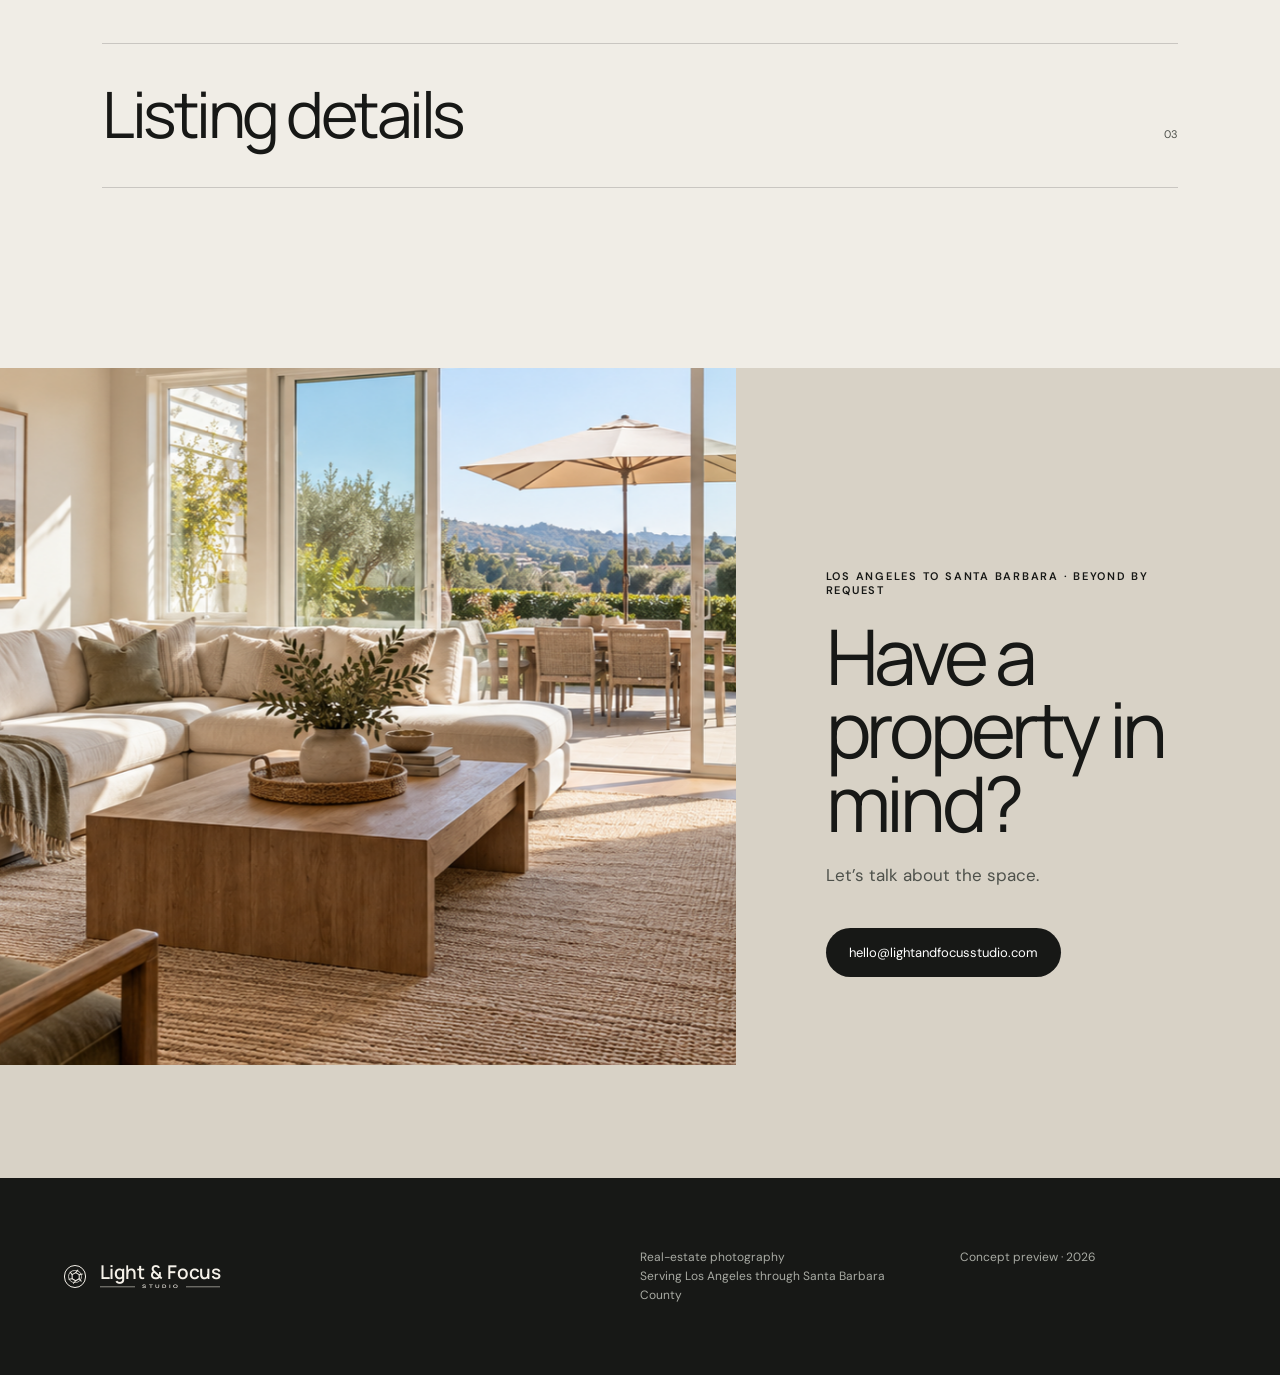
==== commit d693c943: "Preserve animated website logo" ====
--- a/index.html
+++ b/index.html
@@ -9,13 +9,19 @@
     <link rel="preconnect" href="https://fonts.googleapis.com" />
     <link rel="preconnect" href="https://fonts.gstatic.com" crossorigin />
     <link href="https://fonts.googleapis.com/css2?family=DM+Sans:wght@400;500;600&amp;family=Manrope:wght@400;500;600&amp;display=swap" rel="stylesheet" />
-    <link rel="stylesheet" href="styles.css?v=15" />
+    <link rel="stylesheet" href="styles.css?v=14" />
     <script src="script.js?v=8" defer></script>
   </head>
   <body>
     <a class="skip-link" href="#top">Skip to content</a>
     <header class="site-header">
-      <a class="brand" href="#top" aria-label="Light and Focus Studio home"><img class="brand-logo" src="assets/light-focus-logo-canonical.png" alt="" /></a>
+      <a class="brand" href="#top" aria-label="Light and Focus Studio home">
+        <span class="brand-mark" aria-hidden="true"><svg class="brand-aperture" viewBox="0 0 32 32" focusable="false"><polygon points="16,8.5 22.5,12.25 22.5,19.75 16,23.5 9.5,19.75 9.5,12.25"></polygon><path d="M16 8.5 20 3.9M22.5 12.25 28.2 11.2M22.5 19.75 26.2 24.3M16 23.5 12 28.1M9.5 19.75 3.8 20.8M9.5 12.25 5.8 7.7"></path></svg></span>
+        <span class="brand-lockup" aria-hidden="true">
+          <span class="brand-name"><span class="brand-word brand-light">Light</span><span class="brand-amp">&amp;</span><span class="brand-word brand-focus"><span class="focus-text">Focus</span></span></span>
+          <span class="brand-studio">Studio</span>
+        </span>
+      </a>
       <nav aria-label="Main navigation">
         <a href="#work">Work</a>
         <a href="#approach">Approach</a>
@@ -109,7 +115,7 @@
     </main>
 
     <footer>
-      <a class="brand footer-brand" href="#top" aria-label="Light and Focus Studio home"><img class="brand-logo" src="assets/light-focus-logo-canonical.png" alt="" /></a>
+      <a class="brand footer-brand" href="#top" aria-label="Light and Focus Studio home"><span class="brand-mark" aria-hidden="true"><svg class="brand-aperture" viewBox="0 0 32 32" focusable="false"><polygon points="16,8.5 22.5,12.25 22.5,19.75 16,23.5 9.5,19.75 9.5,12.25"></polygon><path d="M16 8.5 20 3.9M22.5 12.25 28.2 11.2M22.5 19.75 26.2 24.3M16 23.5 12 28.1M9.5 19.75 3.8 20.8M9.5 12.25 5.8 7.7"></path></svg></span><span class="brand-lockup" aria-hidden="true"><span class="brand-name"><span class="brand-word brand-light">Light</span><span class="brand-amp">&amp;</span><span class="brand-word brand-focus"><span class="focus-text">Focus</span></span></span><span class="brand-studio">Studio</span></span></a>
       <p>Real-estate photography<br />Serving Los Angeles through Santa Barbara County</p>
       <p>Concept preview · 2026</p>
     </footer>
--- a/styles.css
+++ b/styles.css
@@ -50,8 +50,6 @@
 
 .brand { display: inline-flex; align-items: center; gap: .7em; text-decoration: none; font-family: var(--brand-font); font-size: clamp(19px, 1.45vw, 23px); font-weight: 600; letter-spacing: -.025em; }
 .site-header > .brand { color: #fff; filter: drop-shadow(0 2px 4px rgba(0, 0, 0, .42)); }
-.brand-logo { width: clamp(250px, 28vw, 430px); height: auto; object-fit: contain; background: #fff; }
-.footer-brand .brand-logo { width: clamp(230px, 24vw, 360px); }
 .brand-mark { width: 1.18em; height: 1.18em; border: 1.5px solid currentColor; border-radius: 50%; position: relative; flex: 0 0 auto; }
 .brand-mark::before { content: ""; position: absolute; inset: .18em; border: 1px solid currentColor; border-radius: 50%; opacity: .78; }
 .brand-aperture {
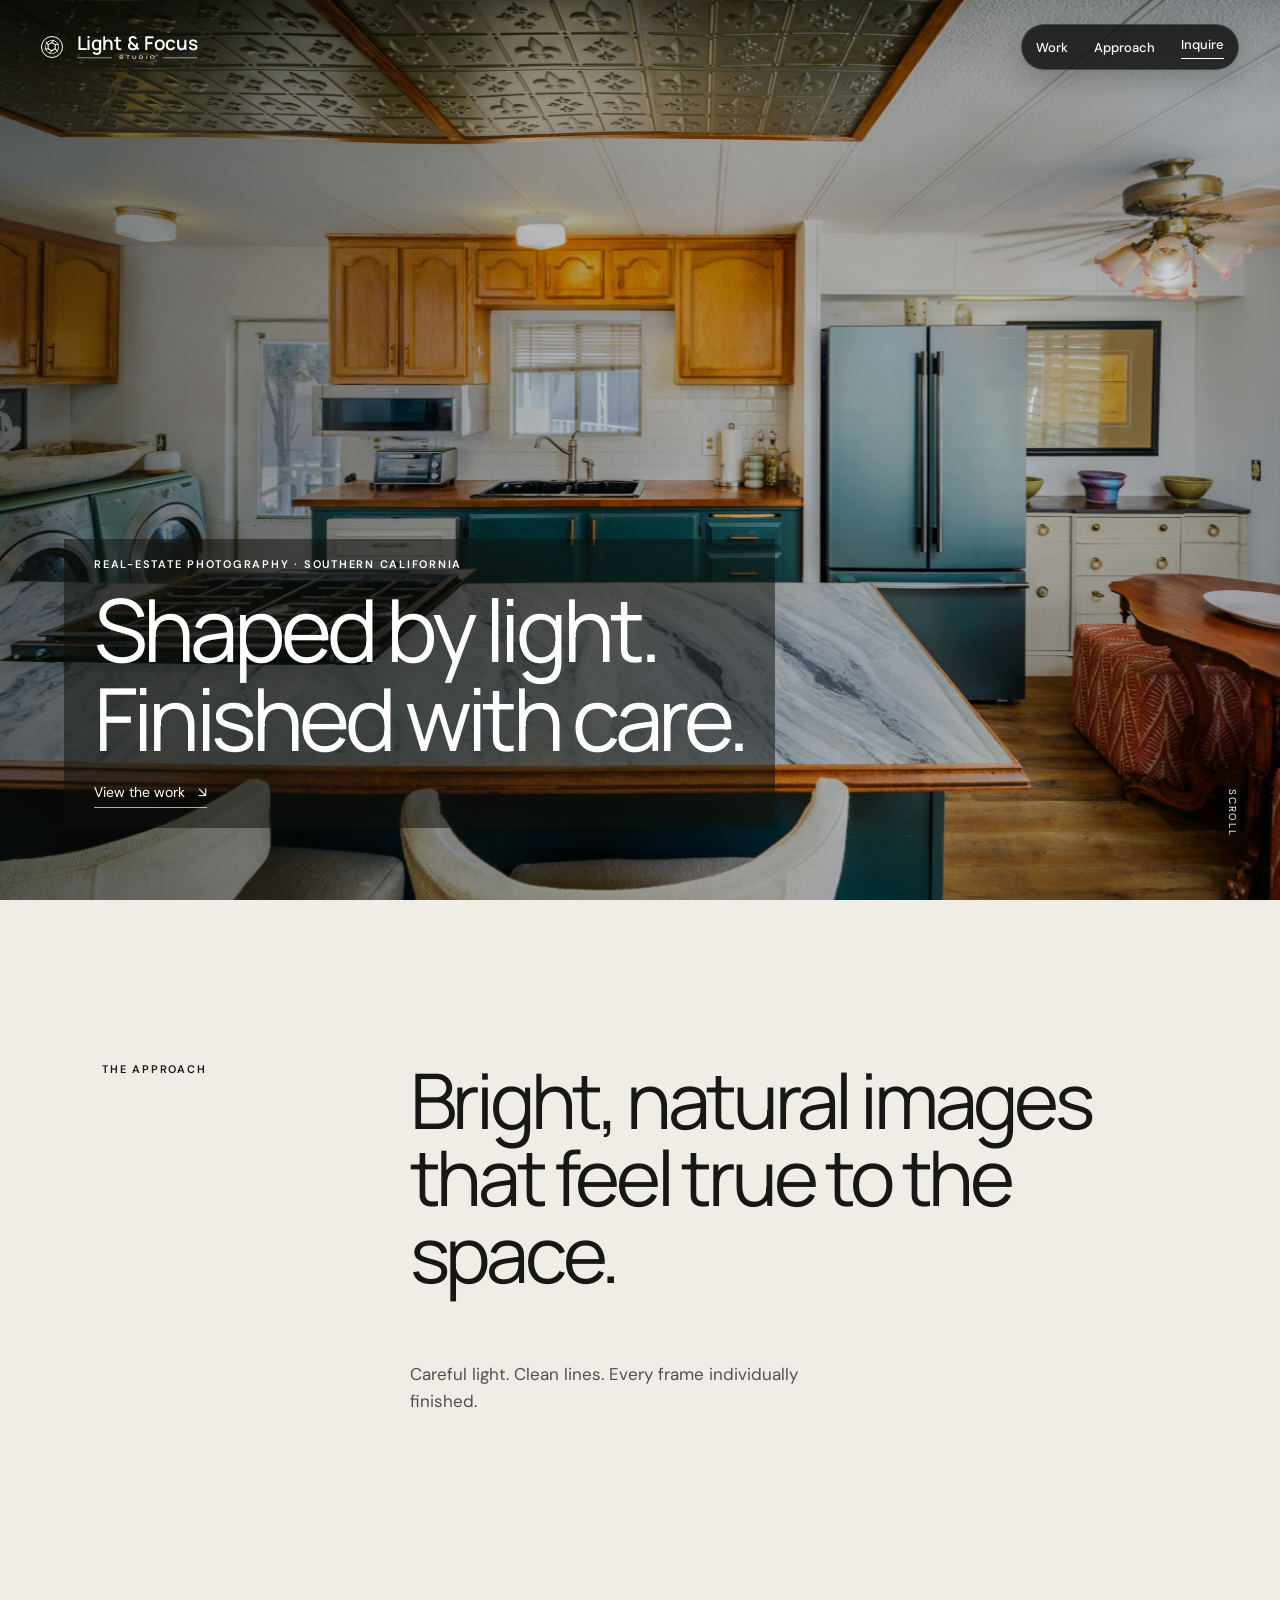
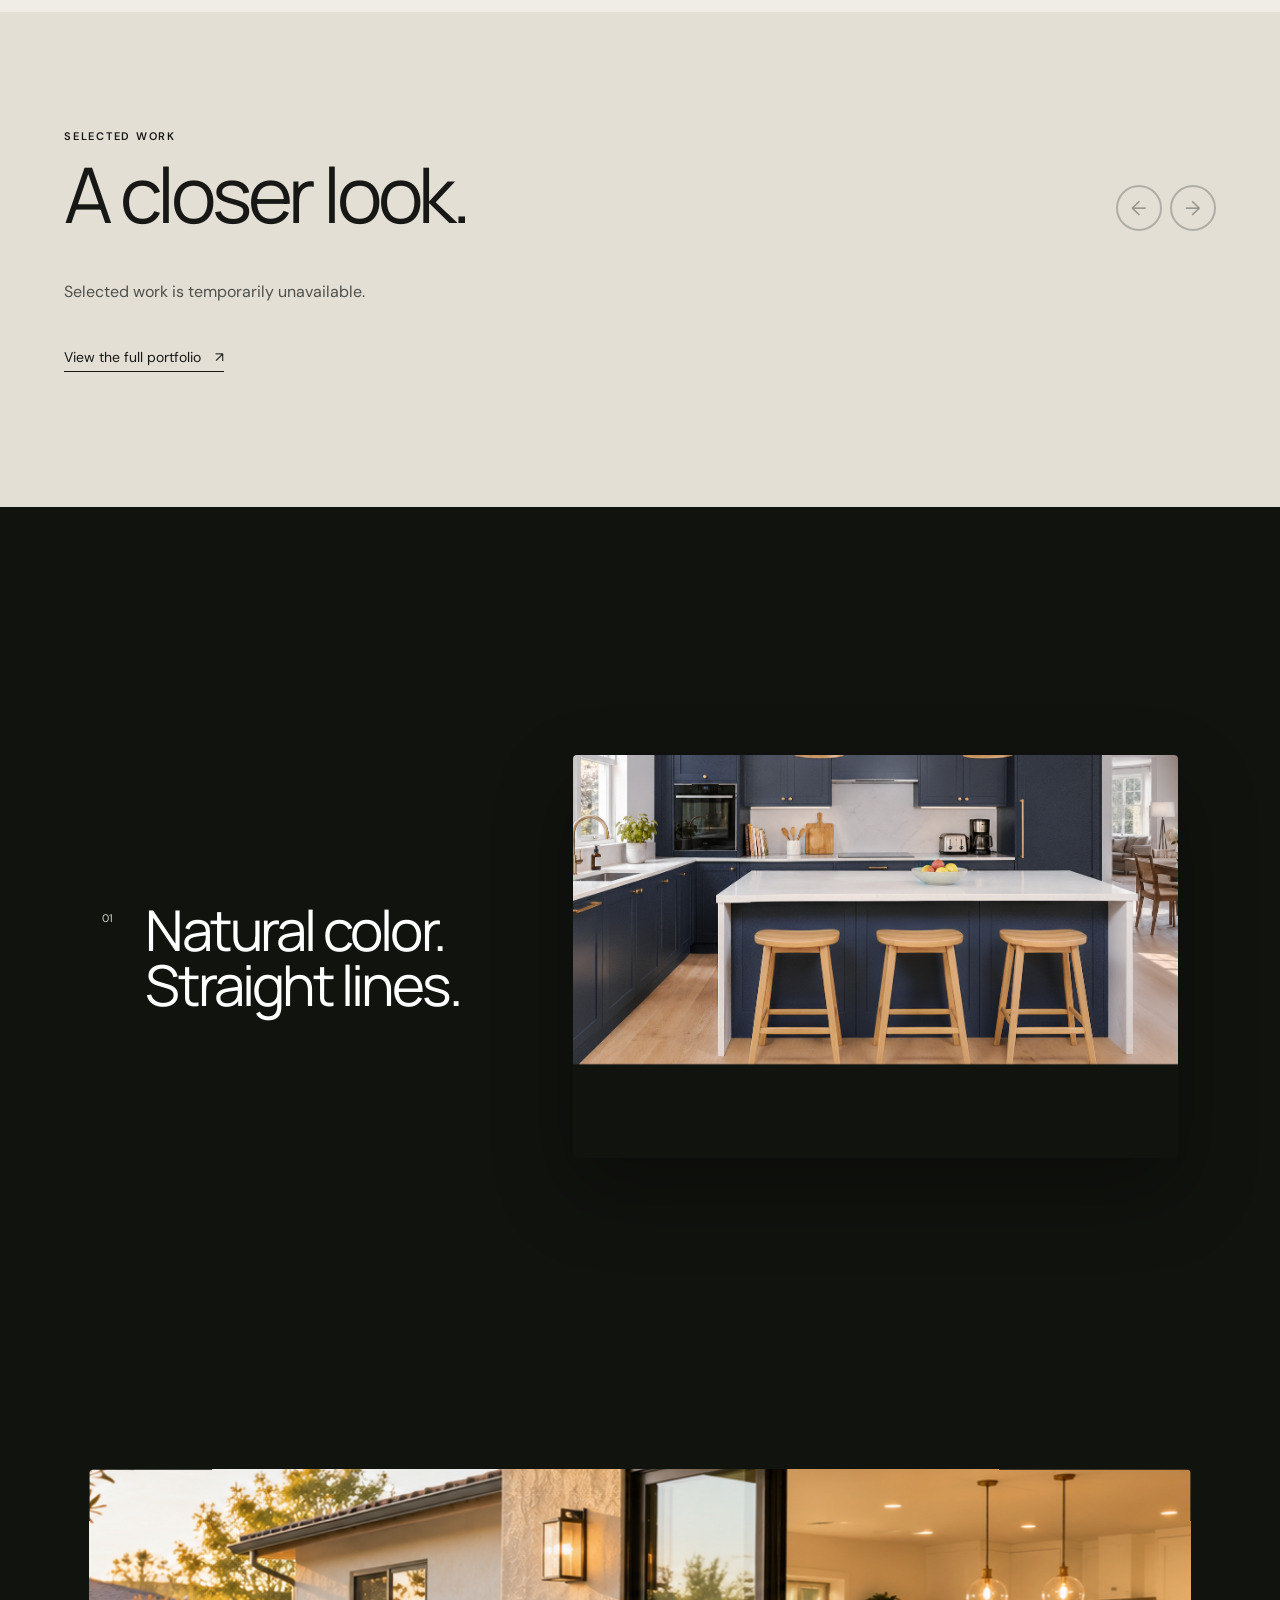
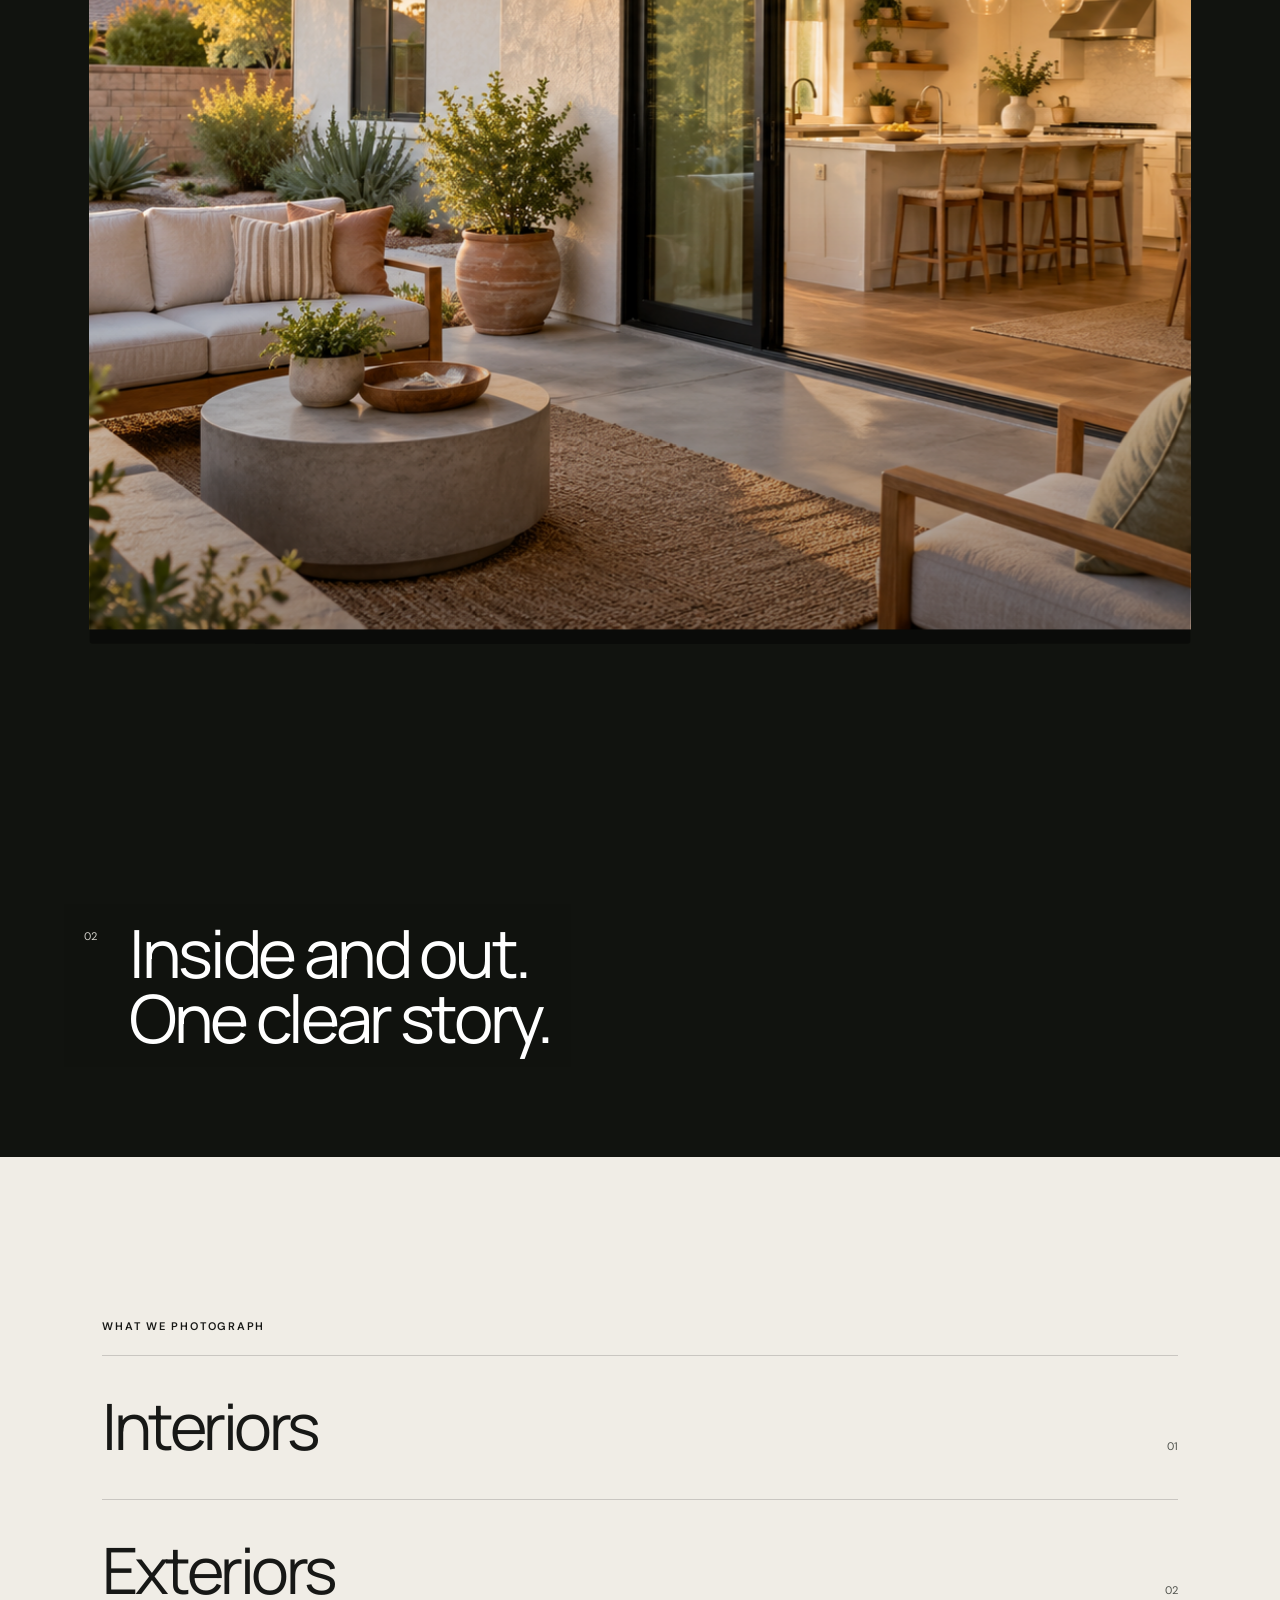
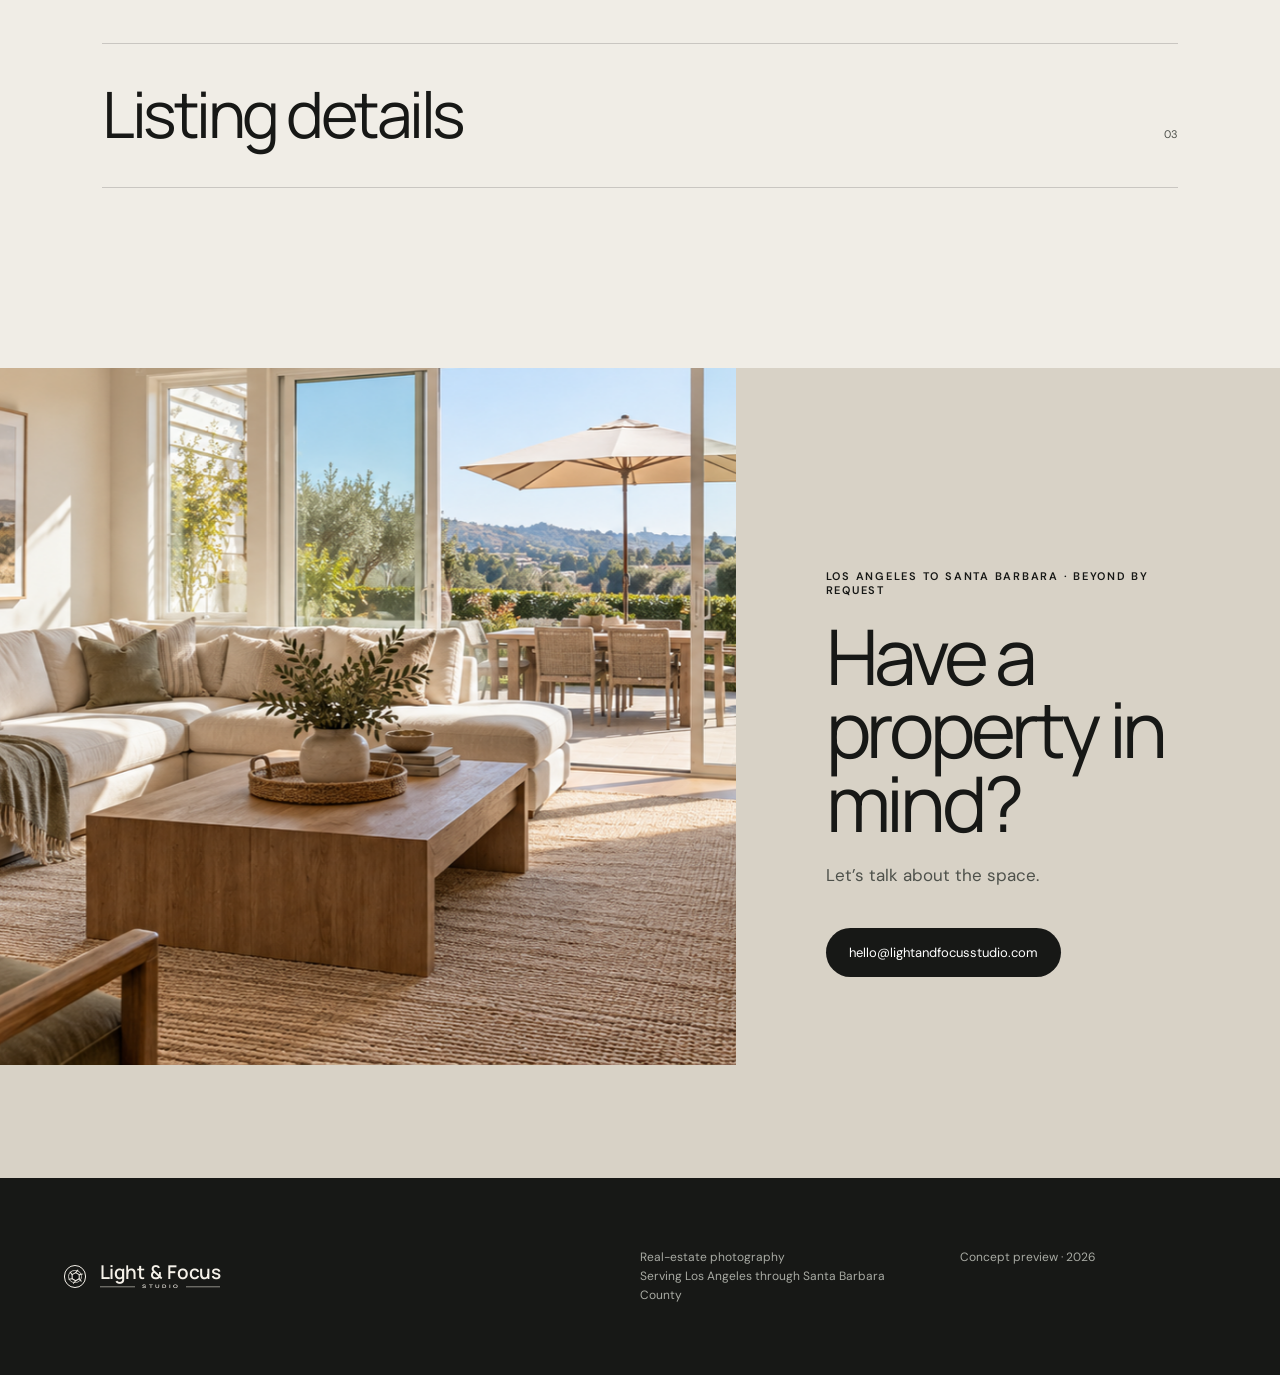
==== commit f5ada238: "Replace kitchen story photograph" ====
--- a/index.html
+++ b/index.html
@@ -69,7 +69,7 @@
       <section class="photo-story" aria-label="Photography approach">
         <article class="story-panel panel-one">
           <div class="sticky-photo media-frame" data-parallax="0.07">
-            <img src="assets/kitchen.jpg?v=2" alt="Clean, bright kitchen interior" loading="lazy" />
+            <img src="assets/kitchen.jpg?v=3" alt="Modern blue-and-white kitchen with warm oak details" loading="lazy" />
           </div>
           <div class="story-caption reveal">
             <span>01</span>
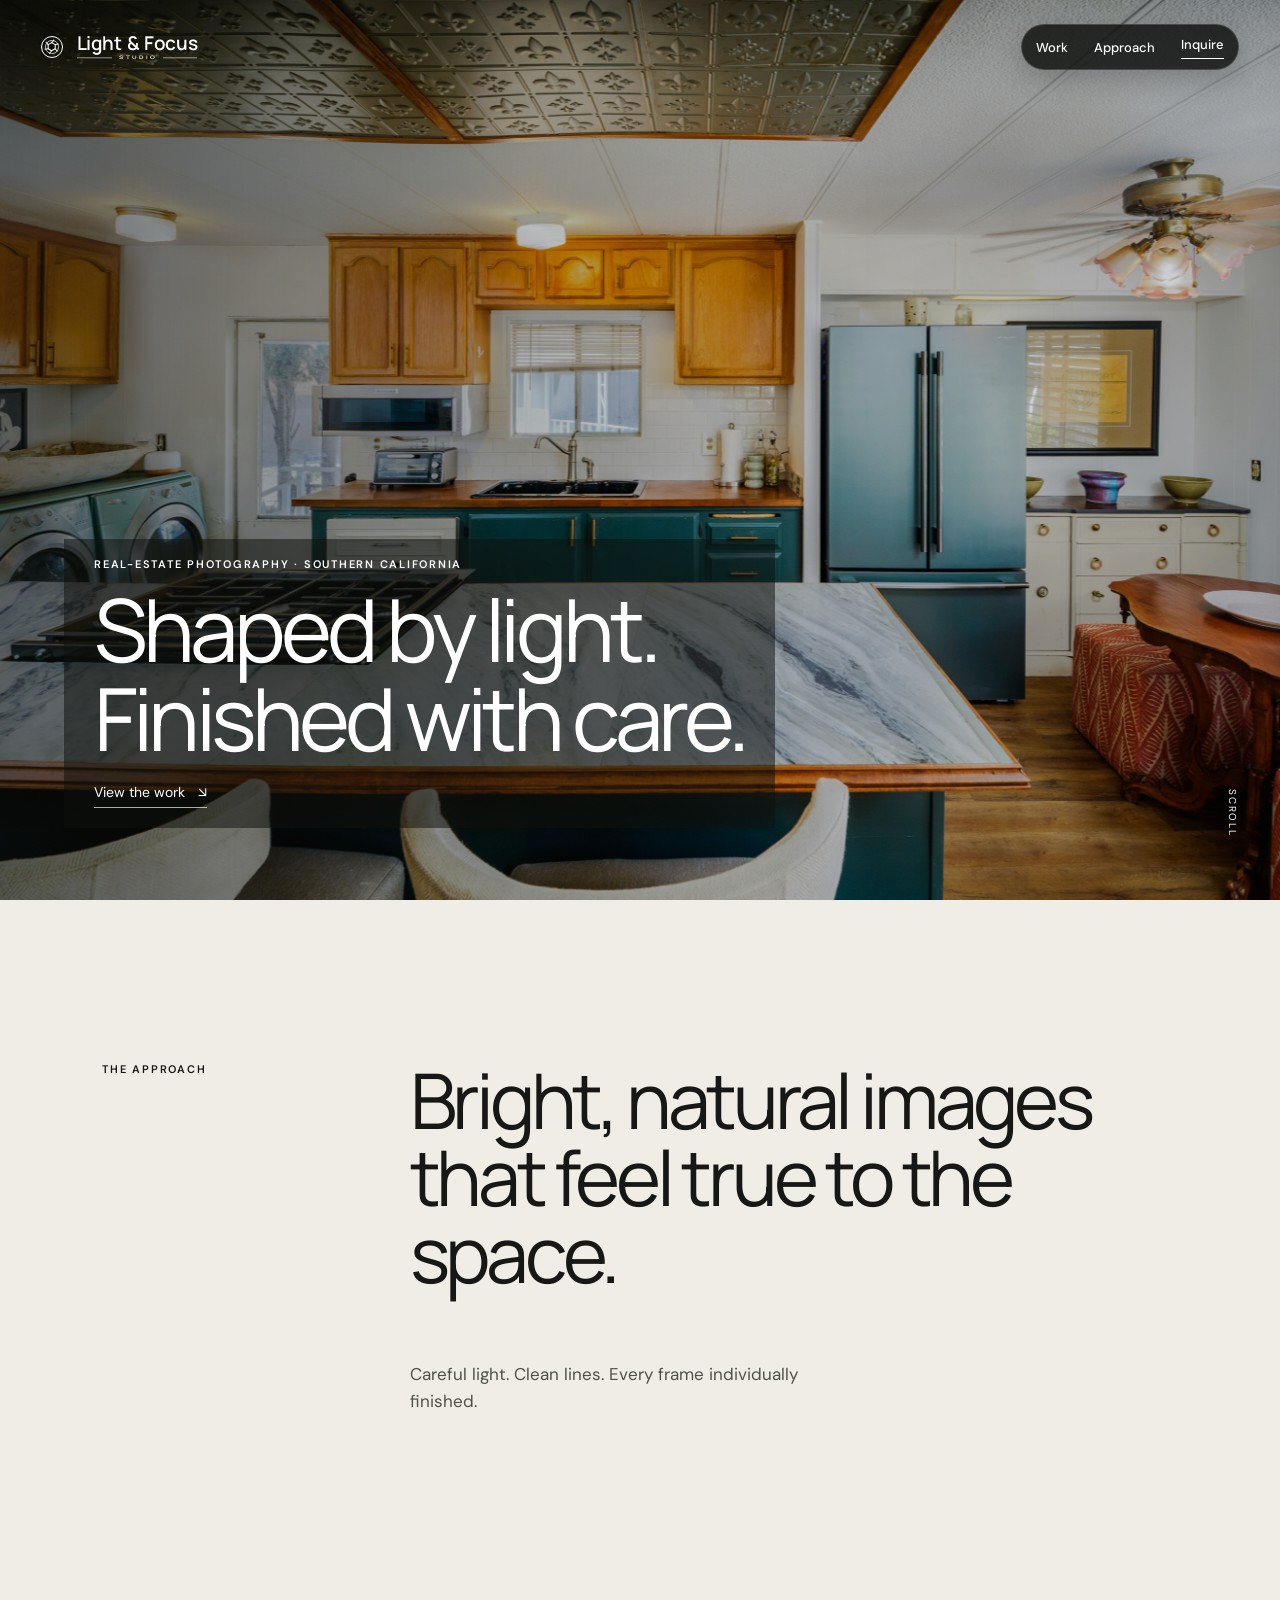
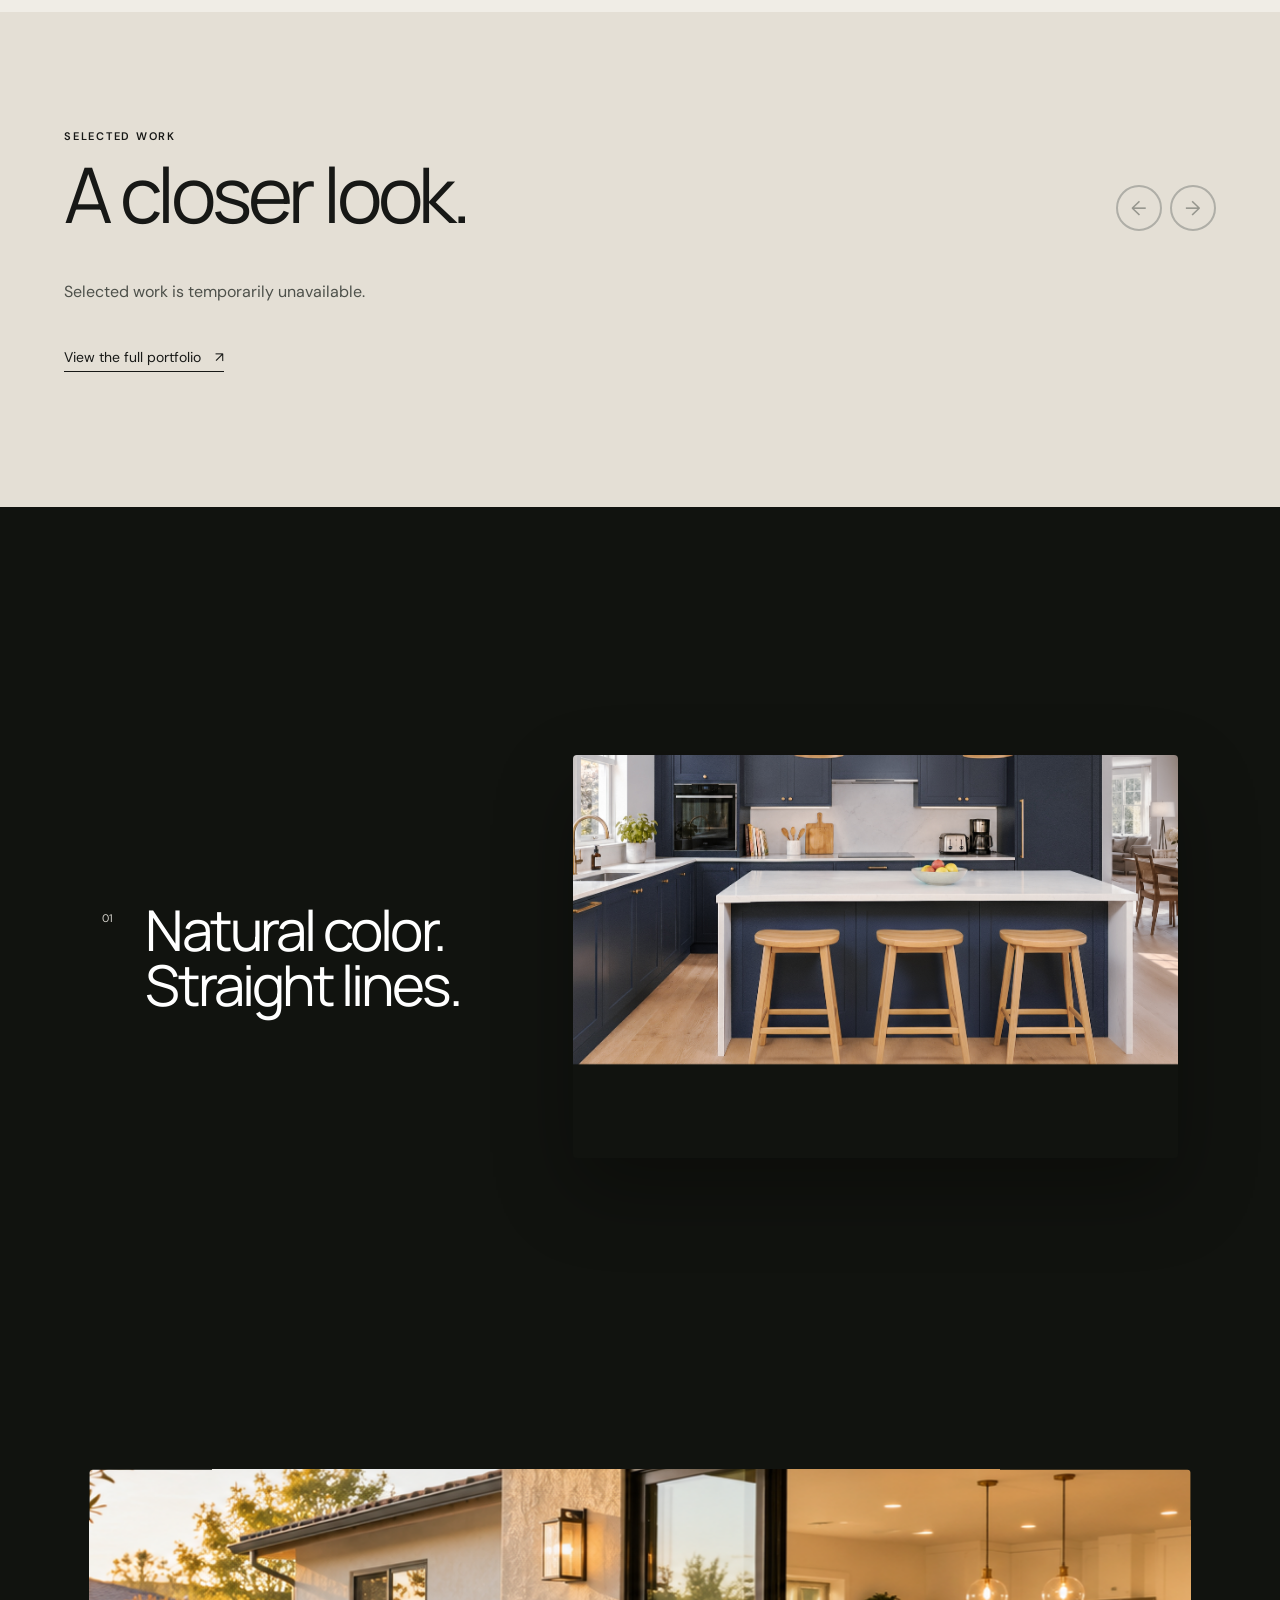
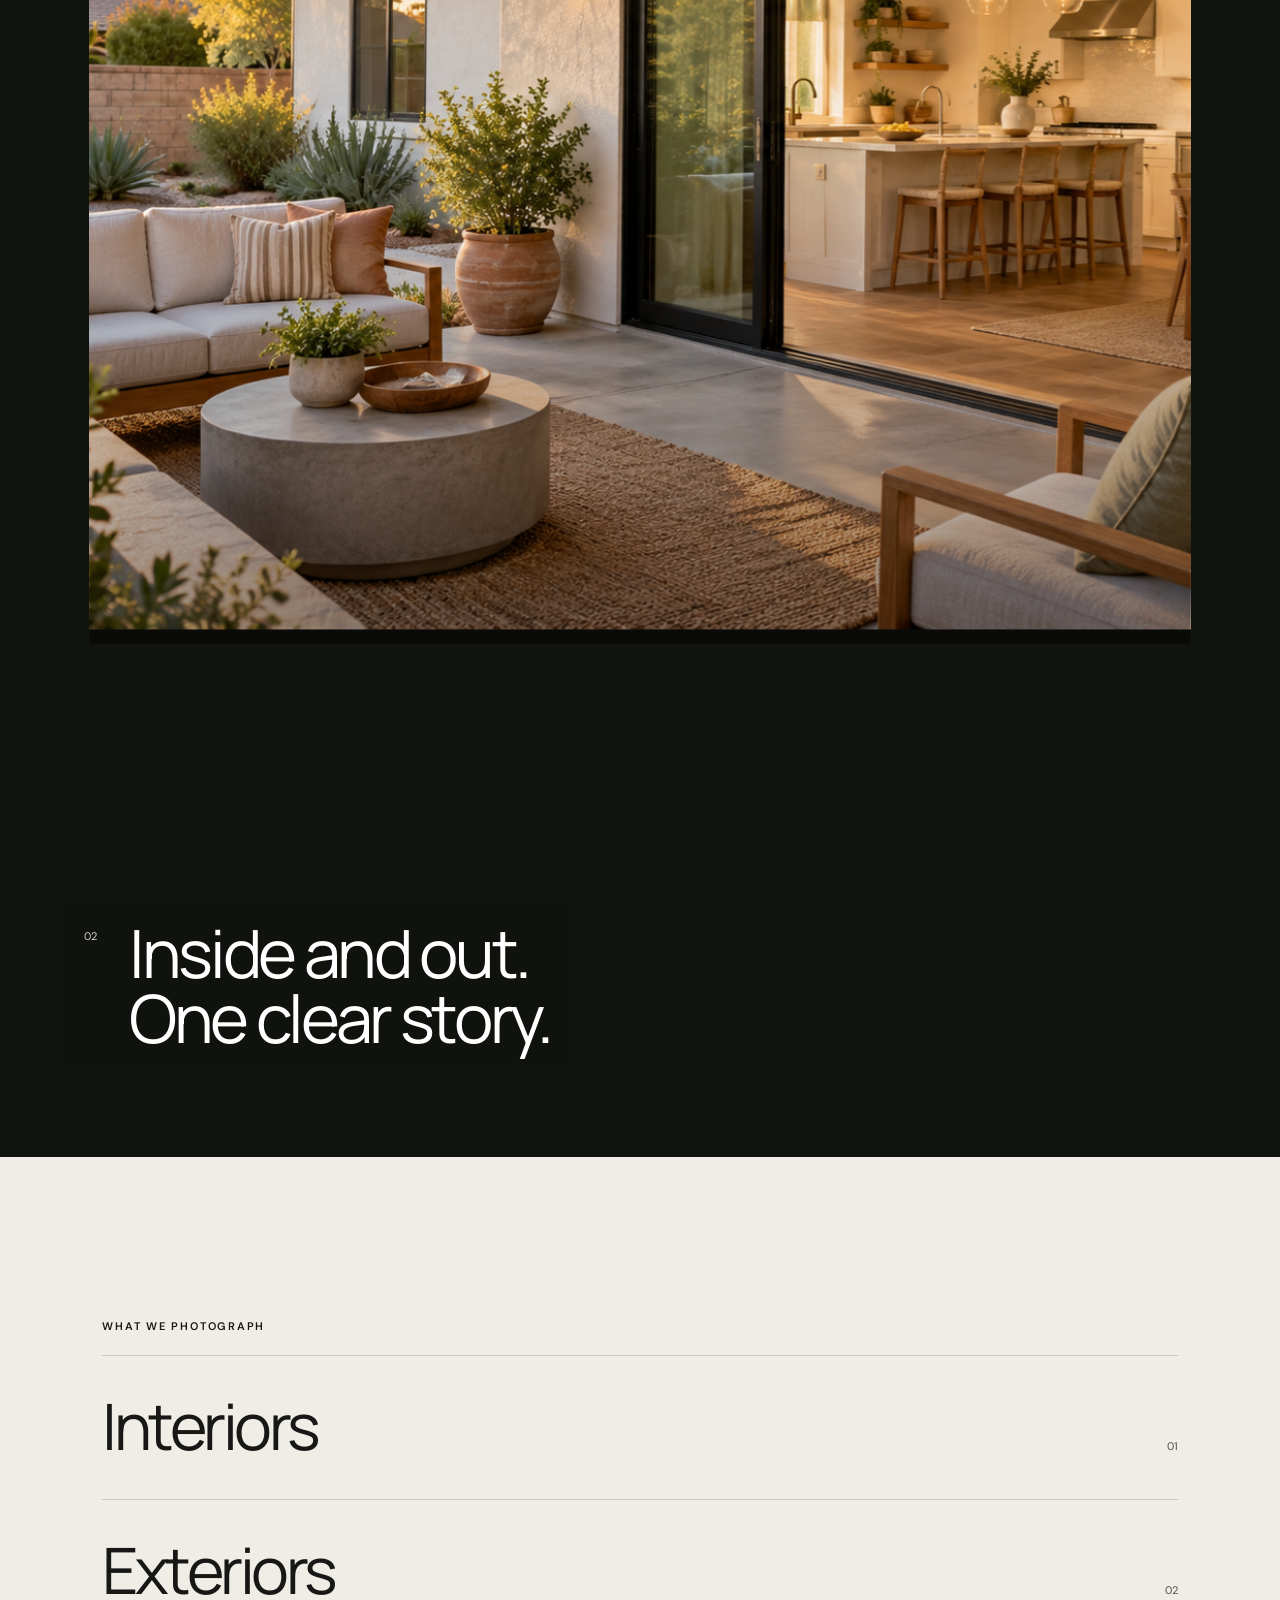
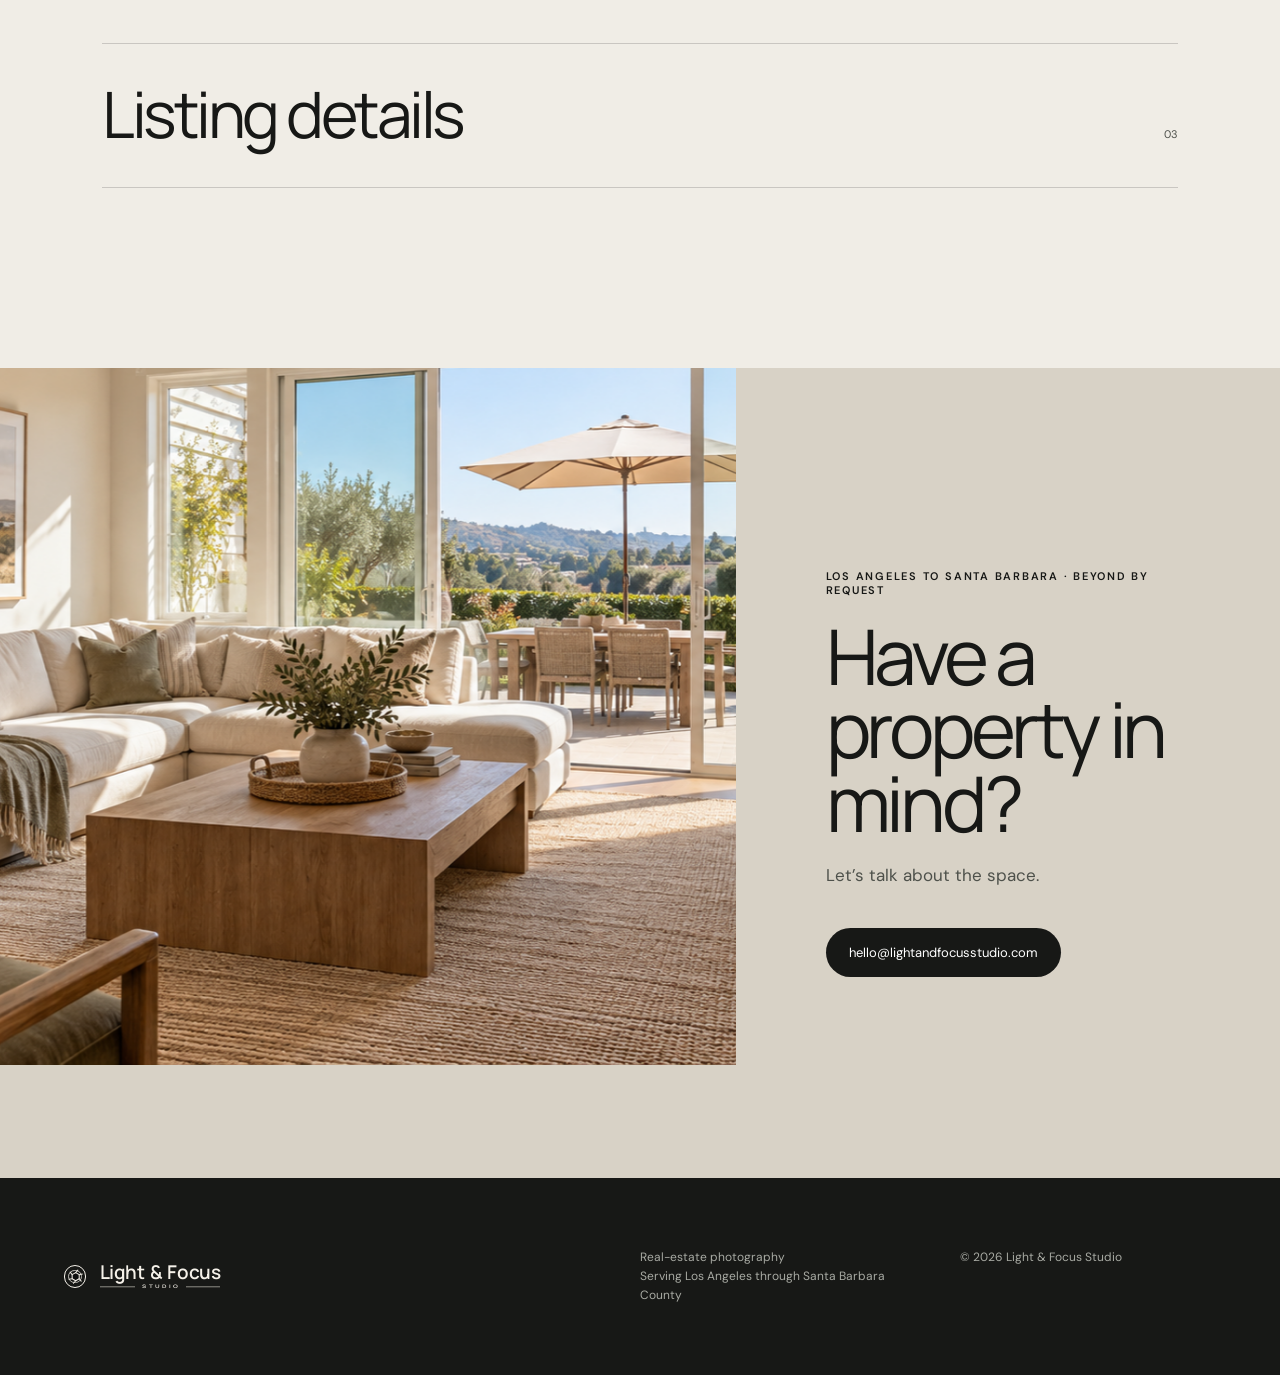
==== commit 8250e644: "Remove concept preview footer label" ====
--- a/index.html
+++ b/index.html
@@ -117,7 +117,7 @@
     <footer>
       <a class="brand footer-brand" href="#top" aria-label="Light and Focus Studio home"><span class="brand-mark" aria-hidden="true"><svg class="brand-aperture" viewBox="0 0 32 32" focusable="false"><polygon points="16,8.5 22.5,12.25 22.5,19.75 16,23.5 9.5,19.75 9.5,12.25"></polygon><path d="M16 8.5 20 3.9M22.5 12.25 28.2 11.2M22.5 19.75 26.2 24.3M16 23.5 12 28.1M9.5 19.75 3.8 20.8M9.5 12.25 5.8 7.7"></path></svg></span><span class="brand-lockup" aria-hidden="true"><span class="brand-name"><span class="brand-word brand-light">Light</span><span class="brand-amp">&amp;</span><span class="brand-word brand-focus"><span class="focus-text">Focus</span></span></span><span class="brand-studio">Studio</span></span></a>
       <p>Real-estate photography<br />Serving Los Angeles through Santa Barbara County</p>
-      <p>Concept preview · 2026</p>
+      <p>© 2026 Light &amp; Focus Studio</p>
     </footer>
   </body>
 </html>
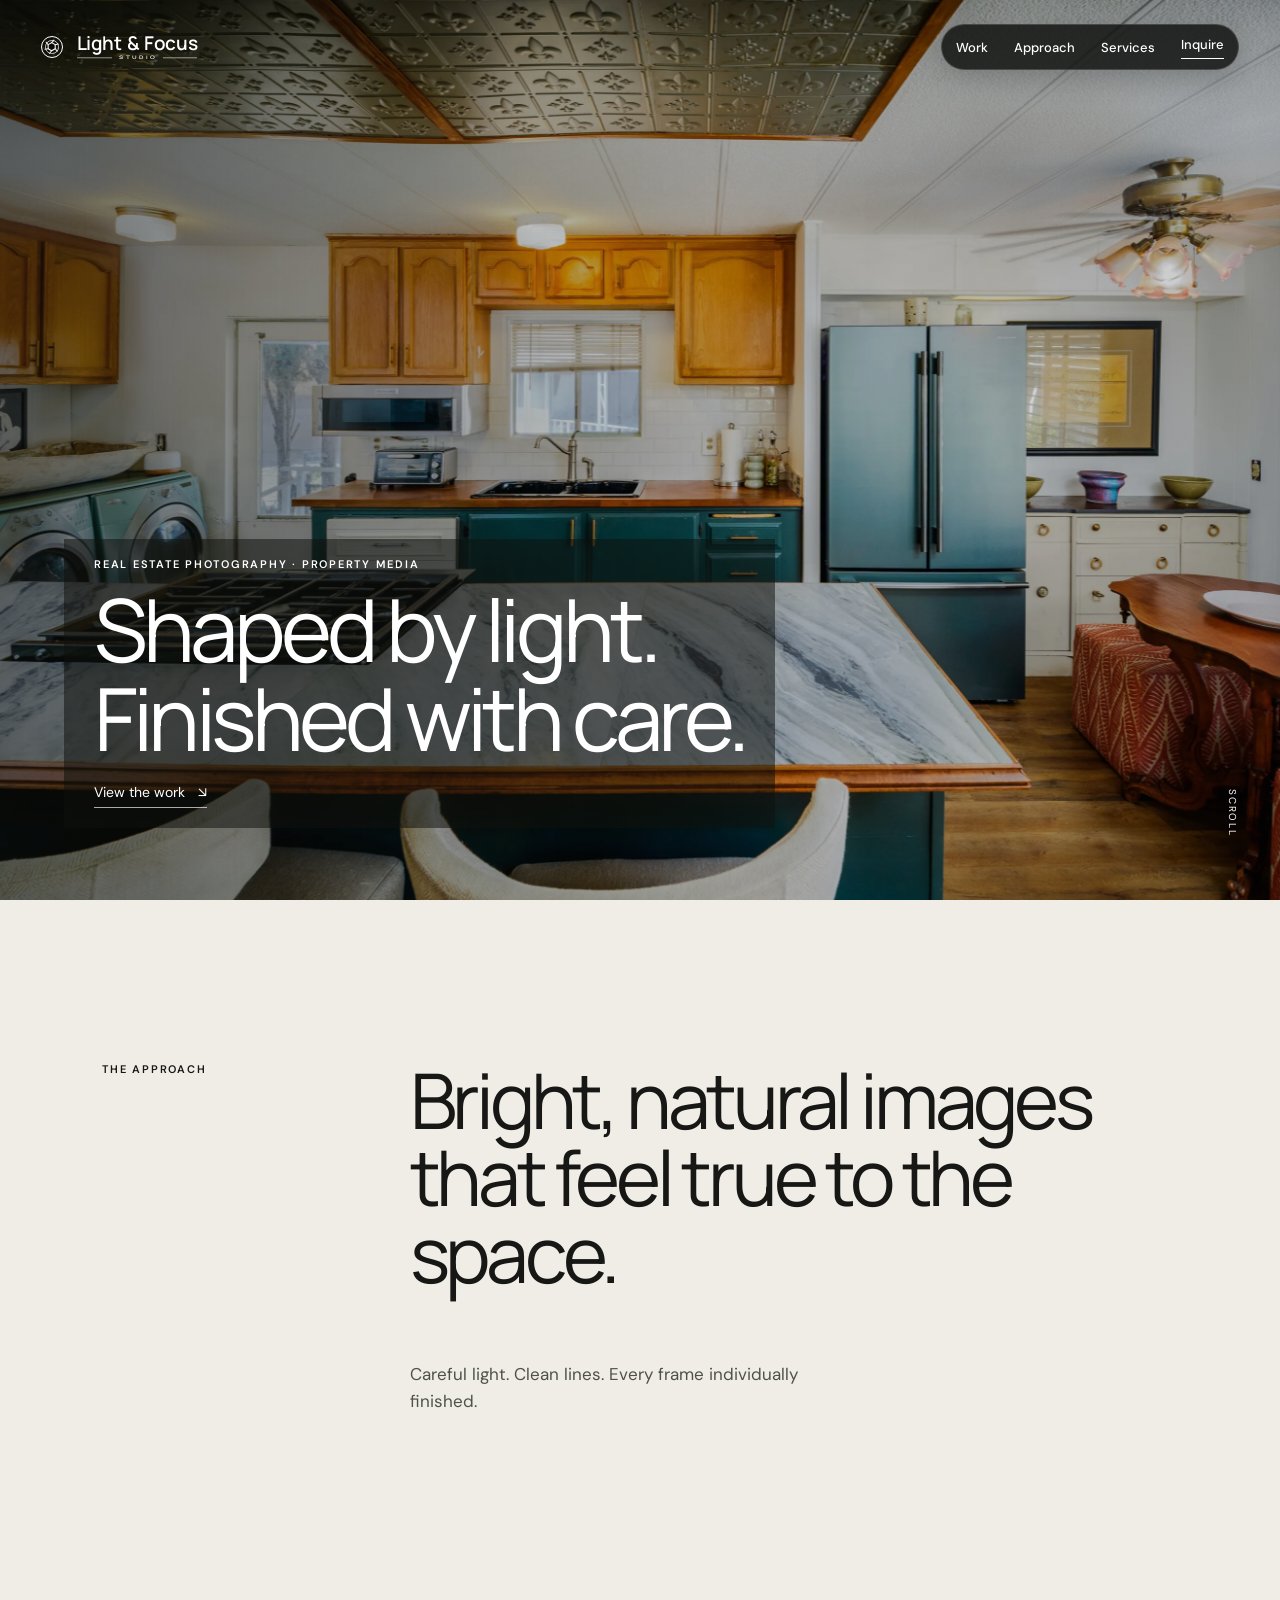
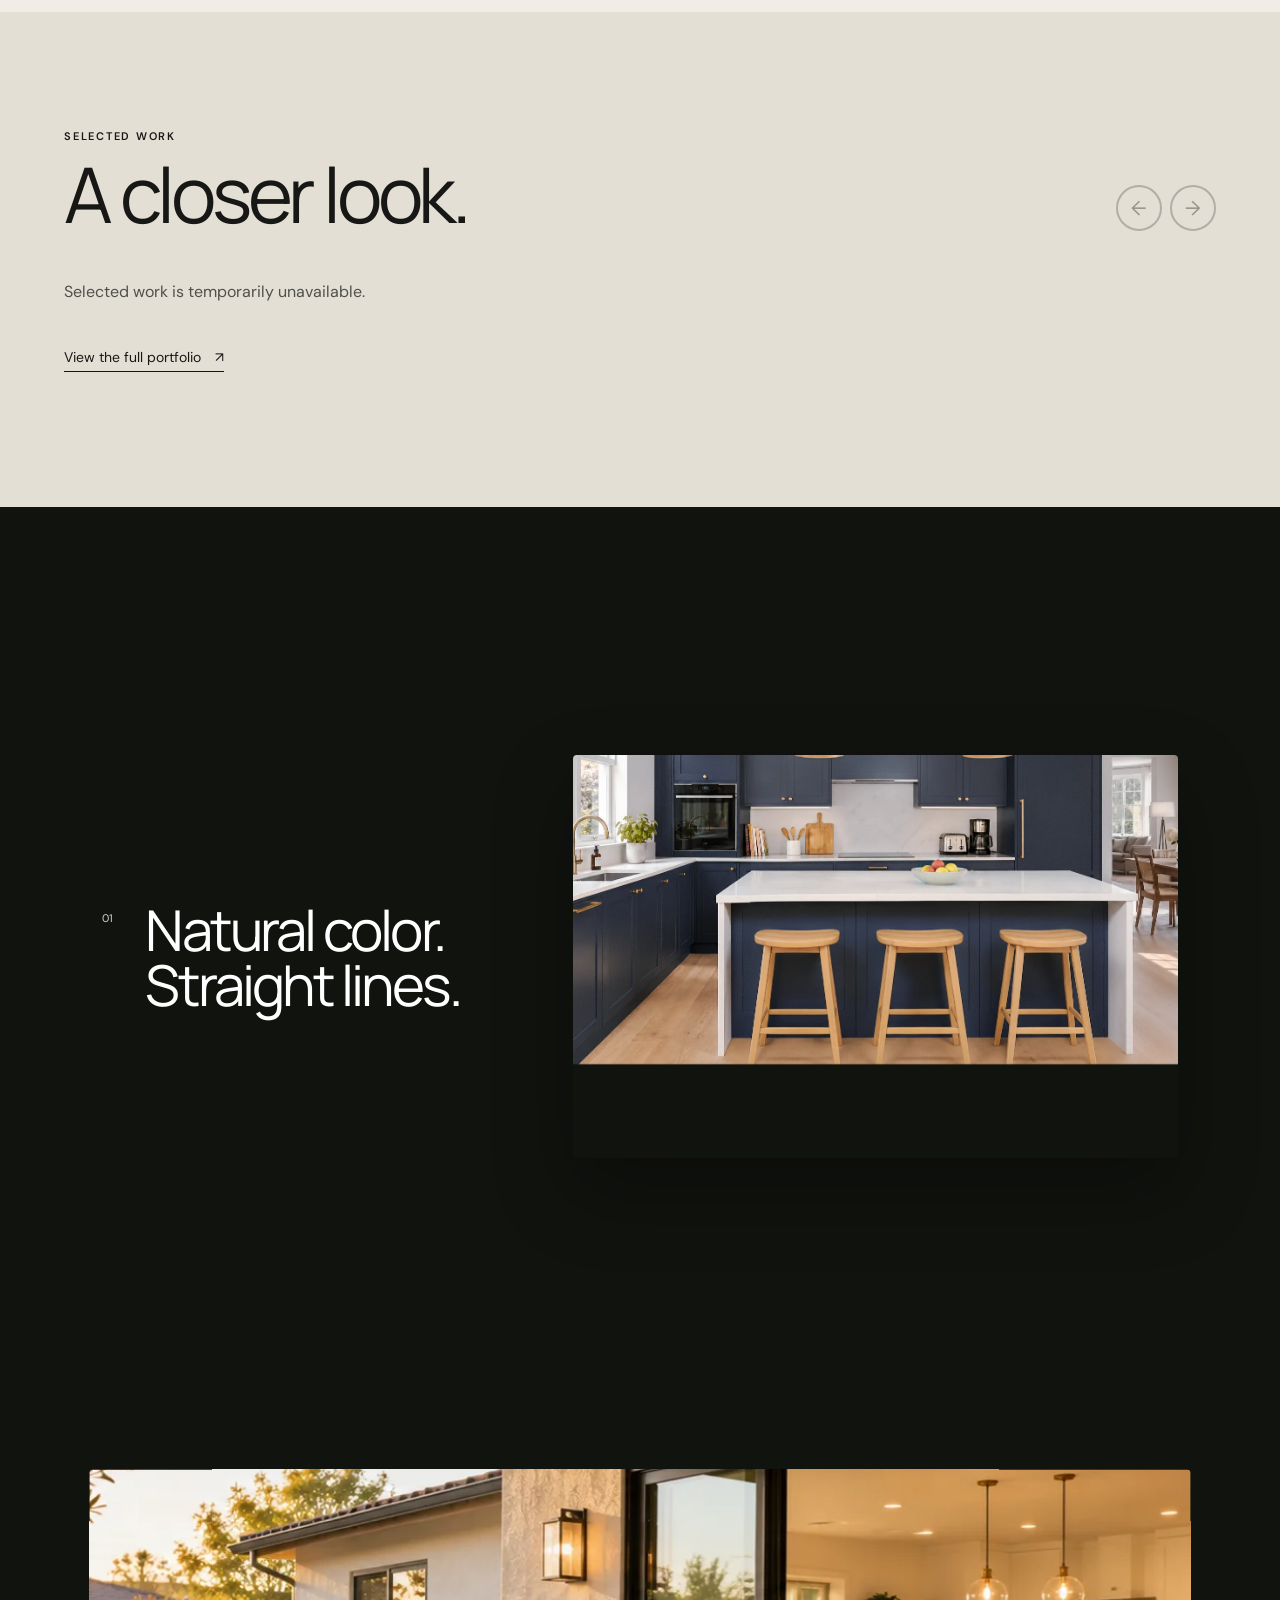
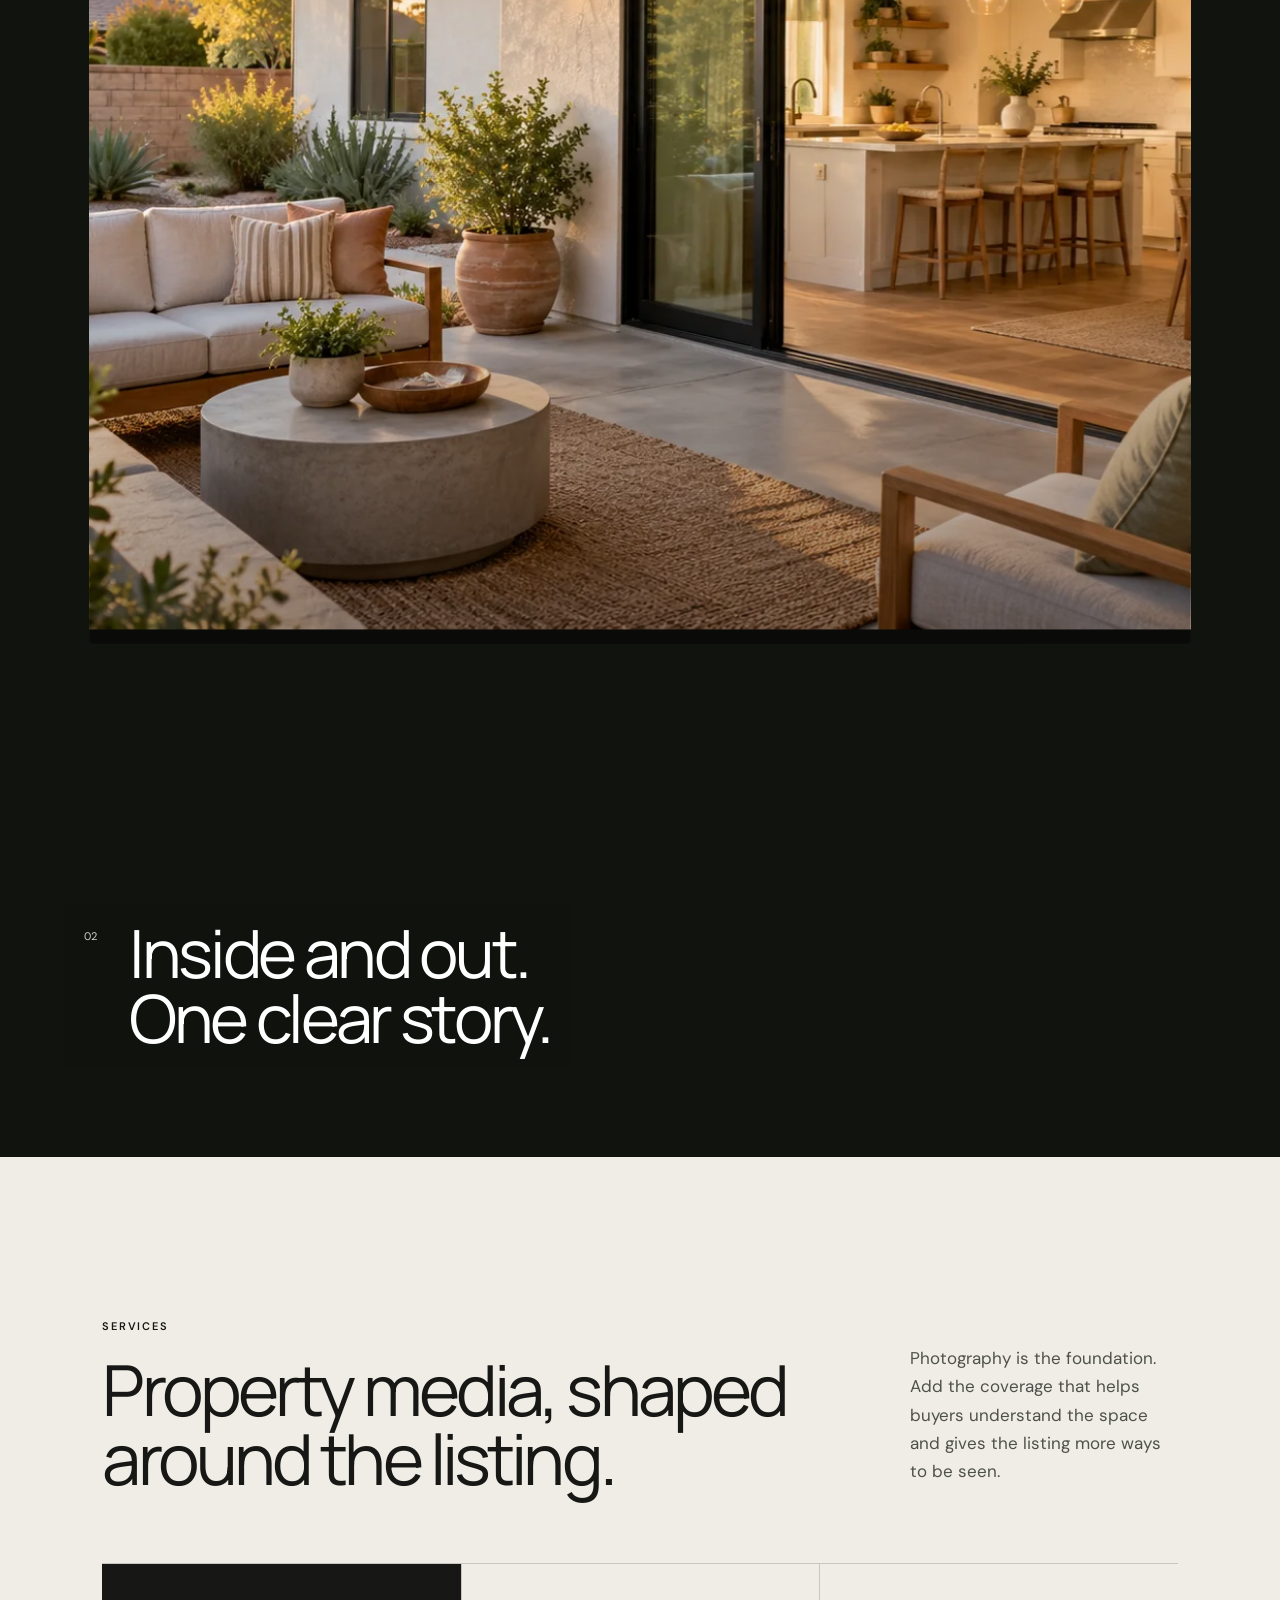
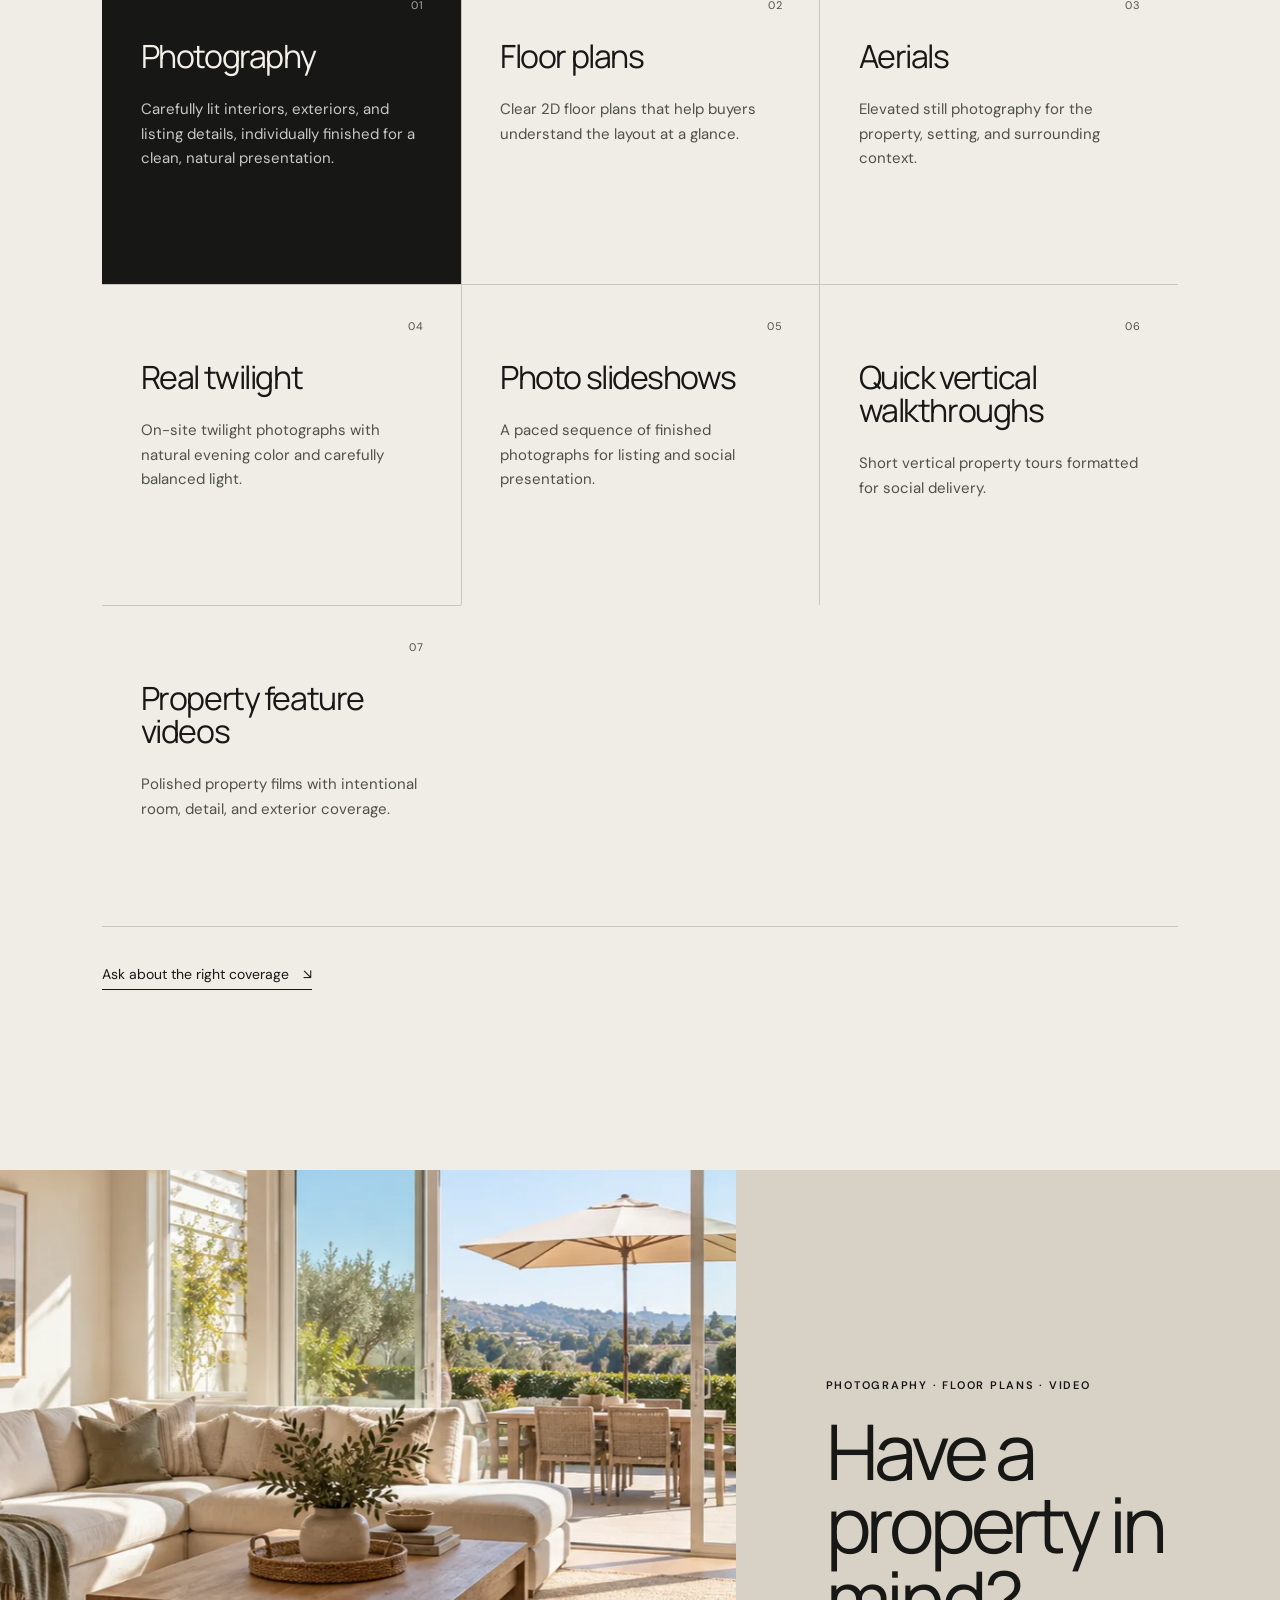
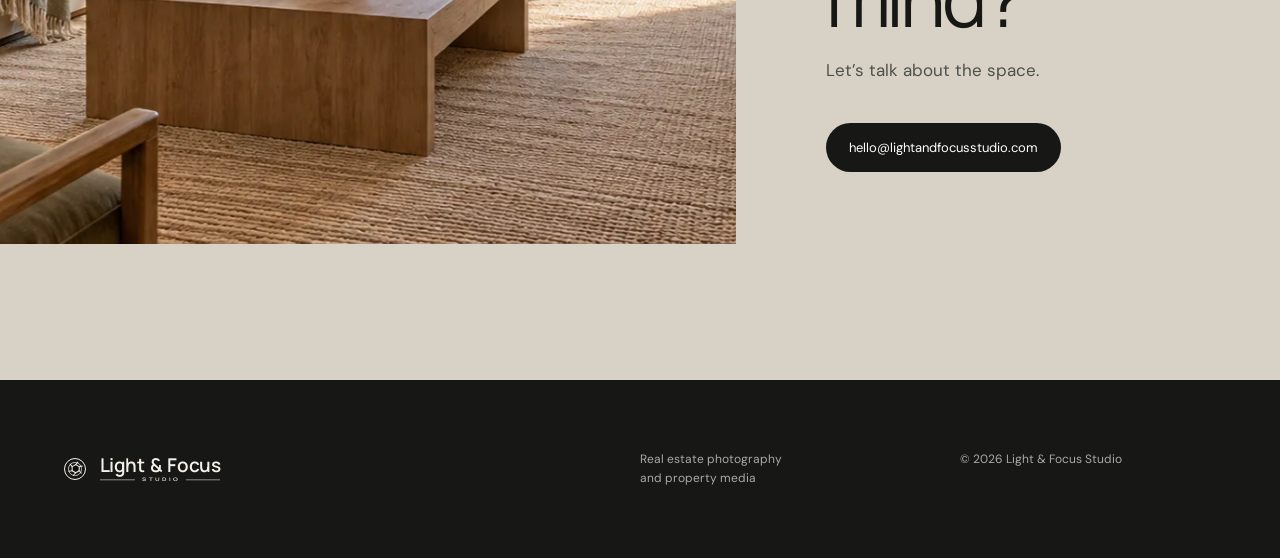
==== commit 15736ebc: "Add SEO foundation and expanded services" ====
--- a/index.html
+++ b/index.html
@@ -3,14 +3,50 @@
   <head>
     <meta charset="UTF-8" />
     <meta name="viewport" content="width=device-width, initial-scale=1" />
-    <meta name="description" content="Carefully lit, individually finished real-estate photography serving Los Angeles through Santa Barbara County and select destinations beyond." />
+    <meta name="description" content="Bright, natural real estate photography, floor plans, aerials, real twilight, slideshows, walkthroughs, and property feature videos." />
+    <meta name="robots" content="index, follow" />
     <meta name="theme-color" content="#f0ede6" />
-    <title>Light &amp; Focus Studio</title>
+    <link rel="canonical" href="https://lightandfocusstudio.com/" />
+    <meta property="og:type" content="website" />
+    <meta property="og:site_name" content="Light &amp; Focus Studio" />
+    <meta property="og:title" content="Real Estate Photography | Light &amp; Focus Studio" />
+    <meta property="og:description" content="Bright, natural real estate photography and property media, individually finished with care." />
+    <meta property="og:url" content="https://lightandfocusstudio.com/" />
+    <meta property="og:image" content="https://lightandfocusstudio.com/assets/hero.jpg" />
+    <meta property="og:image:width" content="3000" />
+    <meta property="og:image:height" content="2000" />
+    <meta property="og:image:alt" content="Colorful residential kitchen with a large stone island" />
+    <meta name="twitter:card" content="summary_large_image" />
+    <meta name="twitter:title" content="Real Estate Photography | Light &amp; Focus Studio" />
+    <meta name="twitter:description" content="Bright, natural real estate photography and property media, individually finished with care." />
+    <meta name="twitter:image" content="https://lightandfocusstudio.com/assets/hero.jpg" />
+    <meta name="twitter:image:alt" content="Colorful residential kitchen with a large stone island" />
+    <title>Real Estate Photography | Light &amp; Focus Studio</title>
     <link rel="preconnect" href="https://fonts.googleapis.com" />
     <link rel="preconnect" href="https://fonts.gstatic.com" crossorigin />
     <link href="https://fonts.googleapis.com/css2?family=DM+Sans:wght@400;500;600&amp;family=Manrope:wght@400;500;600&amp;display=swap" rel="stylesheet" />
-    <link rel="stylesheet" href="styles.css?v=14" />
-    <script src="script.js?v=8" defer></script>
+    <link rel="stylesheet" href="styles.css?v=15" />
+    <script type="application/ld+json">
+      {
+        "@context": "https://schema.org",
+        "@type": "Organization",
+        "name": "Light & Focus Studio",
+        "url": "https://lightandfocusstudio.com/",
+        "email": "hello@lightandfocusstudio.com",
+        "logo": "https://lightandfocusstudio.com/assets/light-focus-logo-canonical.png",
+        "description": "Real estate photography and property media.",
+        "makesOffer": [
+          { "@type": "Offer", "itemOffered": { "@type": "Service", "name": "Real estate photography" } },
+          { "@type": "Offer", "itemOffered": { "@type": "Service", "name": "2D floor plans" } },
+          { "@type": "Offer", "itemOffered": { "@type": "Service", "name": "Aerial photography" } },
+          { "@type": "Offer", "itemOffered": { "@type": "Service", "name": "Real twilight photography" } },
+          { "@type": "Offer", "itemOffered": { "@type": "Service", "name": "Photo slideshows" } },
+          { "@type": "Offer", "itemOffered": { "@type": "Service", "name": "Quick vertical walkthroughs" } },
+          { "@type": "Offer", "itemOffered": { "@type": "Service", "name": "Property feature videos" } }
+        ]
+      }
+    </script>
+    <script src="script.js?v=9" defer></script>
   </head>
   <body>
     <a class="skip-link" href="#top">Skip to content</a>
@@ -25,6 +61,7 @@
       <nav aria-label="Main navigation">
         <a href="#work">Work</a>
         <a href="#approach">Approach</a>
+        <a href="#services">Services</a>
         <a class="nav-cta" href="#inquire">Inquire</a>
       </nav>
     </header>
@@ -32,11 +69,14 @@
     <main id="top">
       <section class="hero" aria-labelledby="hero-title">
         <div class="hero-photo media-frame" data-parallax="0.1">
-          <img src="assets/hero.jpg?v=1" alt="Colorful residential kitchen with a large stone island" fetchpriority="high" />
+          <picture>
+            <source srcset="assets/hero.webp" type="image/webp" />
+            <img src="assets/hero.jpg?v=1" alt="Colorful residential kitchen with a large stone island" width="3000" height="2000" fetchpriority="high" />
+          </picture>
           <div class="photo-shade"></div>
         </div>
         <div class="hero-copy reveal">
-          <p class="eyebrow">Real-estate photography · Southern California</p>
+          <p class="eyebrow">Real estate photography · Property media</p>
           <h1 id="hero-title">Shaped by light.<br />Finished with care.</h1>
           <a class="text-link" href="#work">View the work <span aria-hidden="true">↘</span></a>
         </div>
@@ -69,7 +109,10 @@
       <section class="photo-story" aria-label="Photography approach">
         <article class="story-panel panel-one">
           <div class="sticky-photo media-frame" data-parallax="0.07">
-            <img src="assets/kitchen.jpg?v=3" alt="Modern blue-and-white kitchen with warm oak details" loading="lazy" />
+            <picture>
+              <source srcset="assets/kitchen.webp" type="image/webp" />
+              <img src="assets/kitchen.jpg?v=3" alt="Modern blue-and-white kitchen with warm oak details" width="1498" height="999" loading="lazy" decoding="async" />
+            </picture>
           </div>
           <div class="story-caption reveal">
             <span>01</span>
@@ -79,7 +122,10 @@
 
         <article class="story-panel panel-two">
           <div class="sticky-photo media-frame" data-parallax="0.07">
-            <img src="assets/patio.png" alt="Warm residential patio opening to a bright kitchen" loading="lazy" />
+            <picture>
+              <source srcset="assets/patio.webp" type="image/webp" />
+              <img src="assets/patio.png" alt="Warm residential patio opening to a bright kitchen" width="1672" height="941" loading="lazy" decoding="async" />
+            </picture>
           </div>
           <div class="story-caption reveal">
             <span>02</span>
@@ -88,25 +134,35 @@
         </article>
       </section>
 
-      <section class="services reveal">
-        <p class="section-label">What we photograph</p>
-        <div class="service-line">
-          <h2>Interiors</h2><span>01</span>
+      <section class="services reveal" id="services" aria-labelledby="services-heading">
+        <div class="services-intro">
+          <div>
+            <p class="section-label">Services</p>
+            <h2 id="services-heading">Property media, shaped around the listing.</h2>
+          </div>
+          <p>Photography is the foundation. Add the coverage that helps buyers understand the space and gives the listing more ways to be seen.</p>
         </div>
-        <div class="service-line">
-          <h2>Exteriors</h2><span>02</span>
-        </div>
-        <div class="service-line">
-          <h2>Listing details</h2><span>03</span>
-        </div>
+        <ul class="service-grid">
+          <li><article class="service-card"><span class="service-number" aria-hidden="true">01</span><h3>Photography</h3><p>Carefully lit interiors, exteriors, and listing details, individually finished for a clean, natural presentation.</p></article></li>
+          <li><article class="service-card"><span class="service-number" aria-hidden="true">02</span><h3>Floor plans</h3><p>Clear 2D floor plans that help buyers understand the layout at a glance.</p></article></li>
+          <li><article class="service-card"><span class="service-number" aria-hidden="true">03</span><h3>Aerials</h3><p>Elevated still photography for the property, setting, and surrounding context.</p></article></li>
+          <li><article class="service-card"><span class="service-number" aria-hidden="true">04</span><h3>Real twilight</h3><p>On-site twilight photographs with natural evening color and carefully balanced light.</p></article></li>
+          <li><article class="service-card"><span class="service-number" aria-hidden="true">05</span><h3>Photo slideshows</h3><p>A paced sequence of finished photographs for listing and social presentation.</p></article></li>
+          <li><article class="service-card"><span class="service-number" aria-hidden="true">06</span><h3>Quick vertical walkthroughs</h3><p>Short vertical property tours formatted for social delivery.</p></article></li>
+          <li><article class="service-card"><span class="service-number" aria-hidden="true">07</span><h3>Property feature videos</h3><p>Polished property films with intentional room, detail, and exterior coverage.</p></article></li>
+        </ul>
+        <a class="services-link" href="#inquire">Ask about the right coverage <span aria-hidden="true">↘</span></a>
       </section>
 
       <section class="inquiry" id="inquire">
         <div class="inquiry-photo media-frame" data-parallax="0.05">
-          <img src="assets/living-room.png" alt="Sunlit residential living room" loading="lazy" />
+          <picture>
+            <source srcset="assets/living-room.webp" type="image/webp" />
+            <img src="assets/living-room.png" alt="Sunlit residential living room" width="1672" height="941" loading="lazy" decoding="async" />
+          </picture>
         </div>
         <div class="inquiry-card reveal">
-          <p class="eyebrow">Los Angeles to Santa Barbara · Beyond by request</p>
+          <p class="eyebrow">Photography · Floor plans · Video</p>
           <h2>Have a property in mind?</h2>
           <p>Let’s talk about the space.</p>
           <a class="button" href="mailto:hello@lightandfocusstudio.com">hello@lightandfocusstudio.com</a>
@@ -116,7 +172,7 @@
 
     <footer>
       <a class="brand footer-brand" href="#top" aria-label="Light and Focus Studio home"><span class="brand-mark" aria-hidden="true"><svg class="brand-aperture" viewBox="0 0 32 32" focusable="false"><polygon points="16,8.5 22.5,12.25 22.5,19.75 16,23.5 9.5,19.75 9.5,12.25"></polygon><path d="M16 8.5 20 3.9M22.5 12.25 28.2 11.2M22.5 19.75 26.2 24.3M16 23.5 12 28.1M9.5 19.75 3.8 20.8M9.5 12.25 5.8 7.7"></path></svg></span><span class="brand-lockup" aria-hidden="true"><span class="brand-name"><span class="brand-word brand-light">Light</span><span class="brand-amp">&amp;</span><span class="brand-word brand-focus"><span class="focus-text">Focus</span></span></span><span class="brand-studio">Studio</span></span></a>
-      <p>Real-estate photography<br />Serving Los Angeles through Santa Barbara County</p>
+      <p>Real estate photography<br />and property media</p>
       <p>© 2026 Light &amp; Focus Studio</p>
     </footer>
   </body>
--- a/styles.css
+++ b/styles.css
@@ -36,6 +36,7 @@
 }
 main section { scroll-margin-top: 96px; }
 img { display: block; width: 100%; height: 100%; object-fit: cover; }
+.media-frame picture { display: block; width: 100%; height: 100%; }
 
 .site-header {
   position: fixed;
@@ -287,10 +288,21 @@
 }
 
 .services { padding: 18vh 8vw 20vh; }
-.service-line { display: flex; align-items: baseline; justify-content: space-between; border-top: 1px solid var(--line); padding: 26px 0 30px; }
-.service-line:last-child { border-bottom: 1px solid var(--line); }
-.service-line h2 { font-size: clamp(38px, 5vw, 74px); }
-.service-line span { color: var(--muted); font-size: 11px; }
+.services-intro { display: grid; grid-template-columns: minmax(0, 1.45fr) minmax(260px, .55fr); gap: clamp(44px, 8vw, 130px); align-items: end; margin-bottom: 70px; }
+.services-intro h2 { max-width: 850px; font-size: clamp(44px, 5.5vw, 82px); line-height: .98; }
+.services-intro > p { max-width: 430px; margin: 0 0 8px; color: var(--muted); font-size: 17px; line-height: 1.65; }
+.service-grid { display: grid; grid-template-columns: repeat(3, minmax(0, 1fr)); margin: 0; border-top: 1px solid var(--line); border-bottom: 1px solid var(--line); padding: 0; list-style: none; }
+.service-grid > li { border-left: 1px solid var(--line); border-top: 1px solid var(--line); }
+.service-grid > li:nth-child(-n+3) { border-top: 0; }
+.service-grid > li:nth-child(3n+1) { border-left: 0; }
+.service-grid > li:first-child { color: #f5f1e9; background: var(--ink); }
+.service-card { position: relative; min-height: 320px; padding: 76px clamp(26px, 3vw, 44px) 40px; }
+.service-number { position: absolute; top: 34px; right: 36px; color: var(--muted); font-size: 11px; letter-spacing: .12em; }
+.service-grid > li:first-child .service-number { color: #a8aaa3; }
+.service-card h3 { max-width: 360px; margin: 0 0 24px; font-family: "Manrope", sans-serif; font-size: clamp(28px, 2.5vw, 40px); font-weight: 400; letter-spacing: -.045em; line-height: 1.04; }
+.service-card p { margin: 0; color: var(--muted); font-size: 15px; line-height: 1.65; }
+.service-grid > li:first-child p { color: #c8c9c3; }
+.services-link { display: inline-flex; gap: 14px; margin-top: 38px; border-bottom: 1px solid currentColor; padding-bottom: 6px; text-decoration: none; font-size: 14px; }
 
 .inquiry { min-height: 90vh; display: grid; grid-template-columns: 1.15fr .85fr; background: #d8d2c6; }
 .inquiry-photo { overflow: hidden; min-height: 70vh; }
@@ -307,8 +319,8 @@
 footer p { margin: 0; color: #a8aaa3; font-size: 12px; line-height: 1.6; }
 
 .media-frame img { will-change: transform; transform: scale(1.08) translateY(var(--shift, 0px)); }
-.reveal { opacity: 0; transform: translateY(28px); transition: opacity .85s cubic-bezier(.2,.7,.2,1), transform .85s cubic-bezier(.2,.7,.2,1); }
-.reveal.is-visible { opacity: 1; transform: none; }
+.js .reveal { opacity: 0; transform: translateY(28px); transition: opacity .85s cubic-bezier(.2,.7,.2,1), transform .85s cubic-bezier(.2,.7,.2,1); }
+.js .reveal.is-visible { opacity: 1; transform: none; }
 
 @media (max-width: 760px) {
   .site-header { padding: 20px; }
@@ -330,6 +342,14 @@
   .story-panel { min-height: 125vh; }
   .story-caption { left: 24px; bottom: 9vh; padding: 16px 20px; background: rgba(17, 19, 15, .82); }
   .services { padding: 14vh 24px; }
+  .services-intro { grid-template-columns: 1fr; gap: 28px; margin-bottom: 48px; }
+  .services-intro > p { font-size: 16px; }
+  .service-grid { grid-template-columns: 1fr; }
+  .service-grid > li,
+  .service-grid > li:nth-child(-n+3) { border-top: 1px solid var(--line); border-left: 0; }
+  .service-grid > li:first-child { border-top: 0; }
+  .service-card { min-height: 0; padding: 68px 28px 38px; }
+  .service-number { top: 30px; right: 28px; }
   .inquiry { grid-template-columns: 1fr; }
   .inquiry-photo { min-height: 62vh; }
   .inquiry-card { padding: 80px 24px 90px; }
@@ -338,7 +358,7 @@
 
 @media (prefers-reduced-motion: reduce) {
   html { scroll-behavior: auto; }
-  .reveal { opacity: 1; transform: none; transition: none; }
+  .js .reveal { opacity: 1; transform: none; transition: none; }
   .media-frame img { transform: none !important; }
   .brand-focus.is-focusing .focus-text { animation: none; }
   .brand-focus:hover::before,
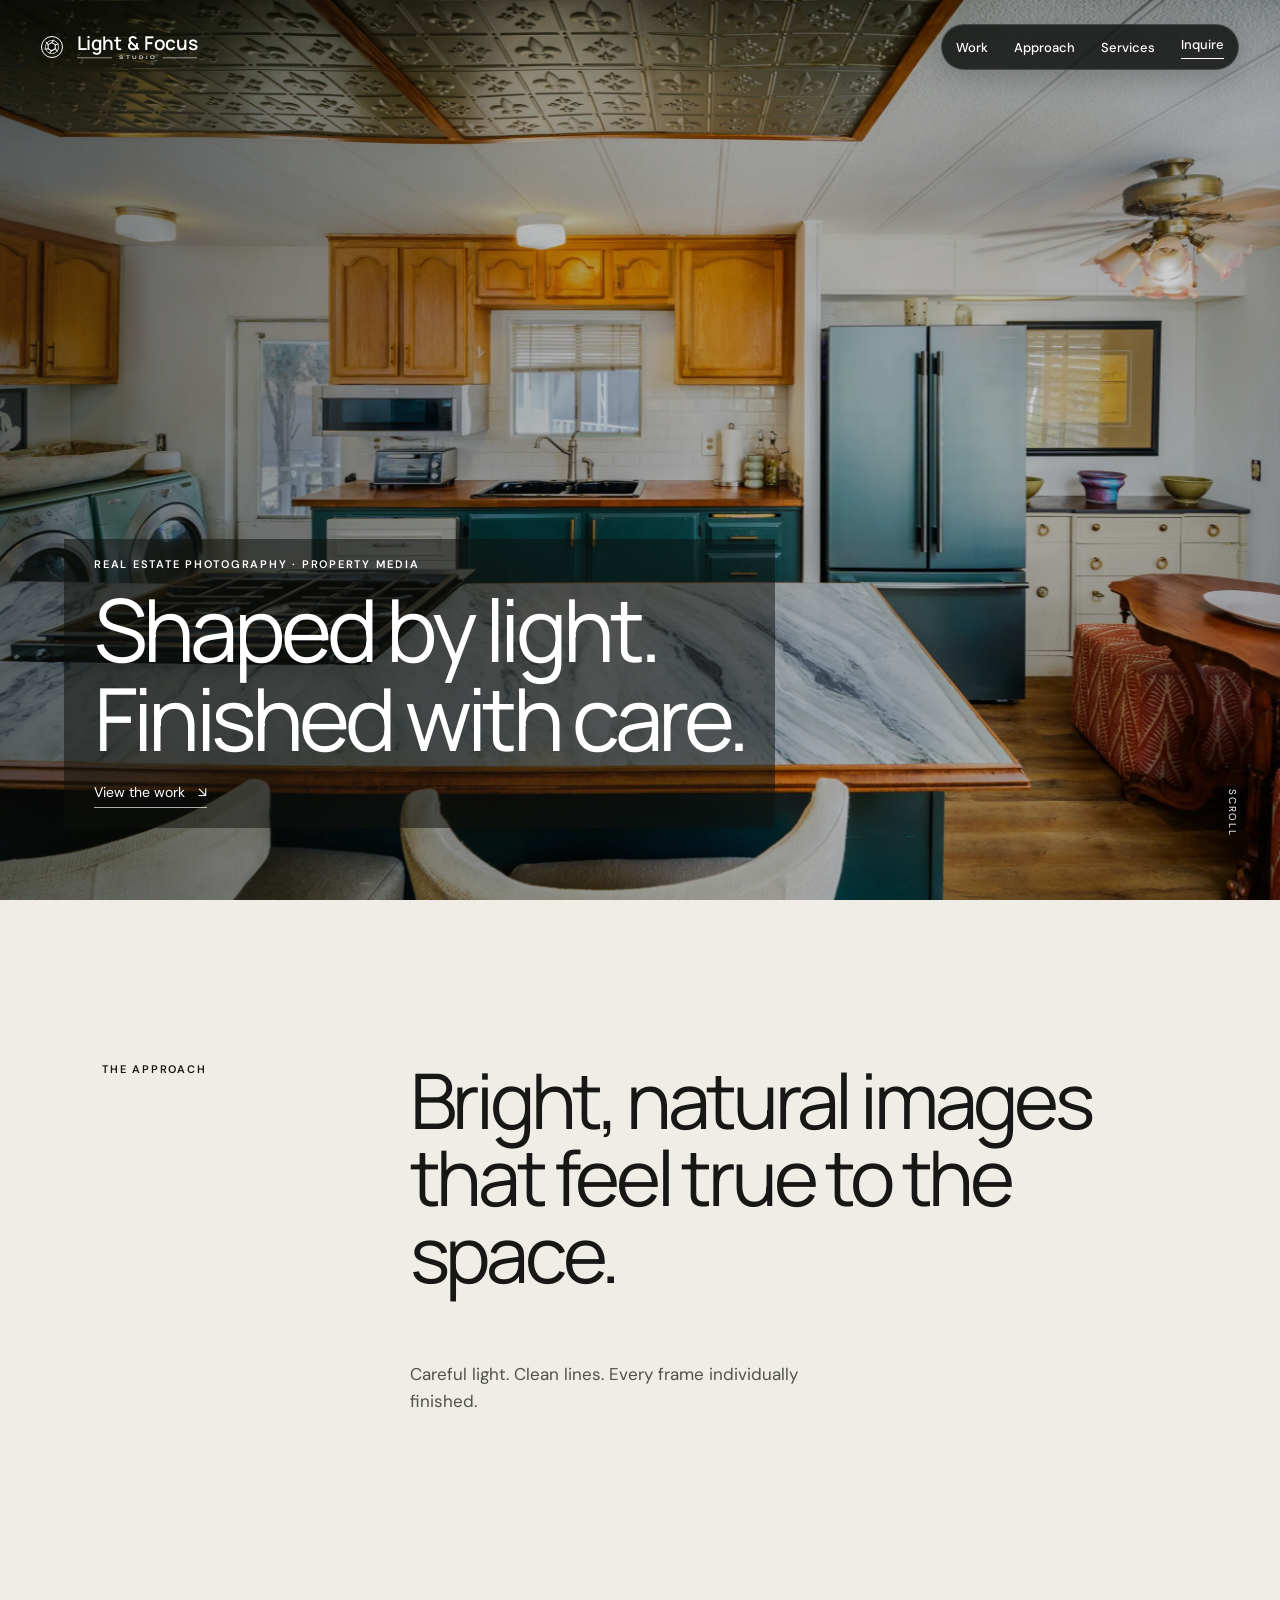
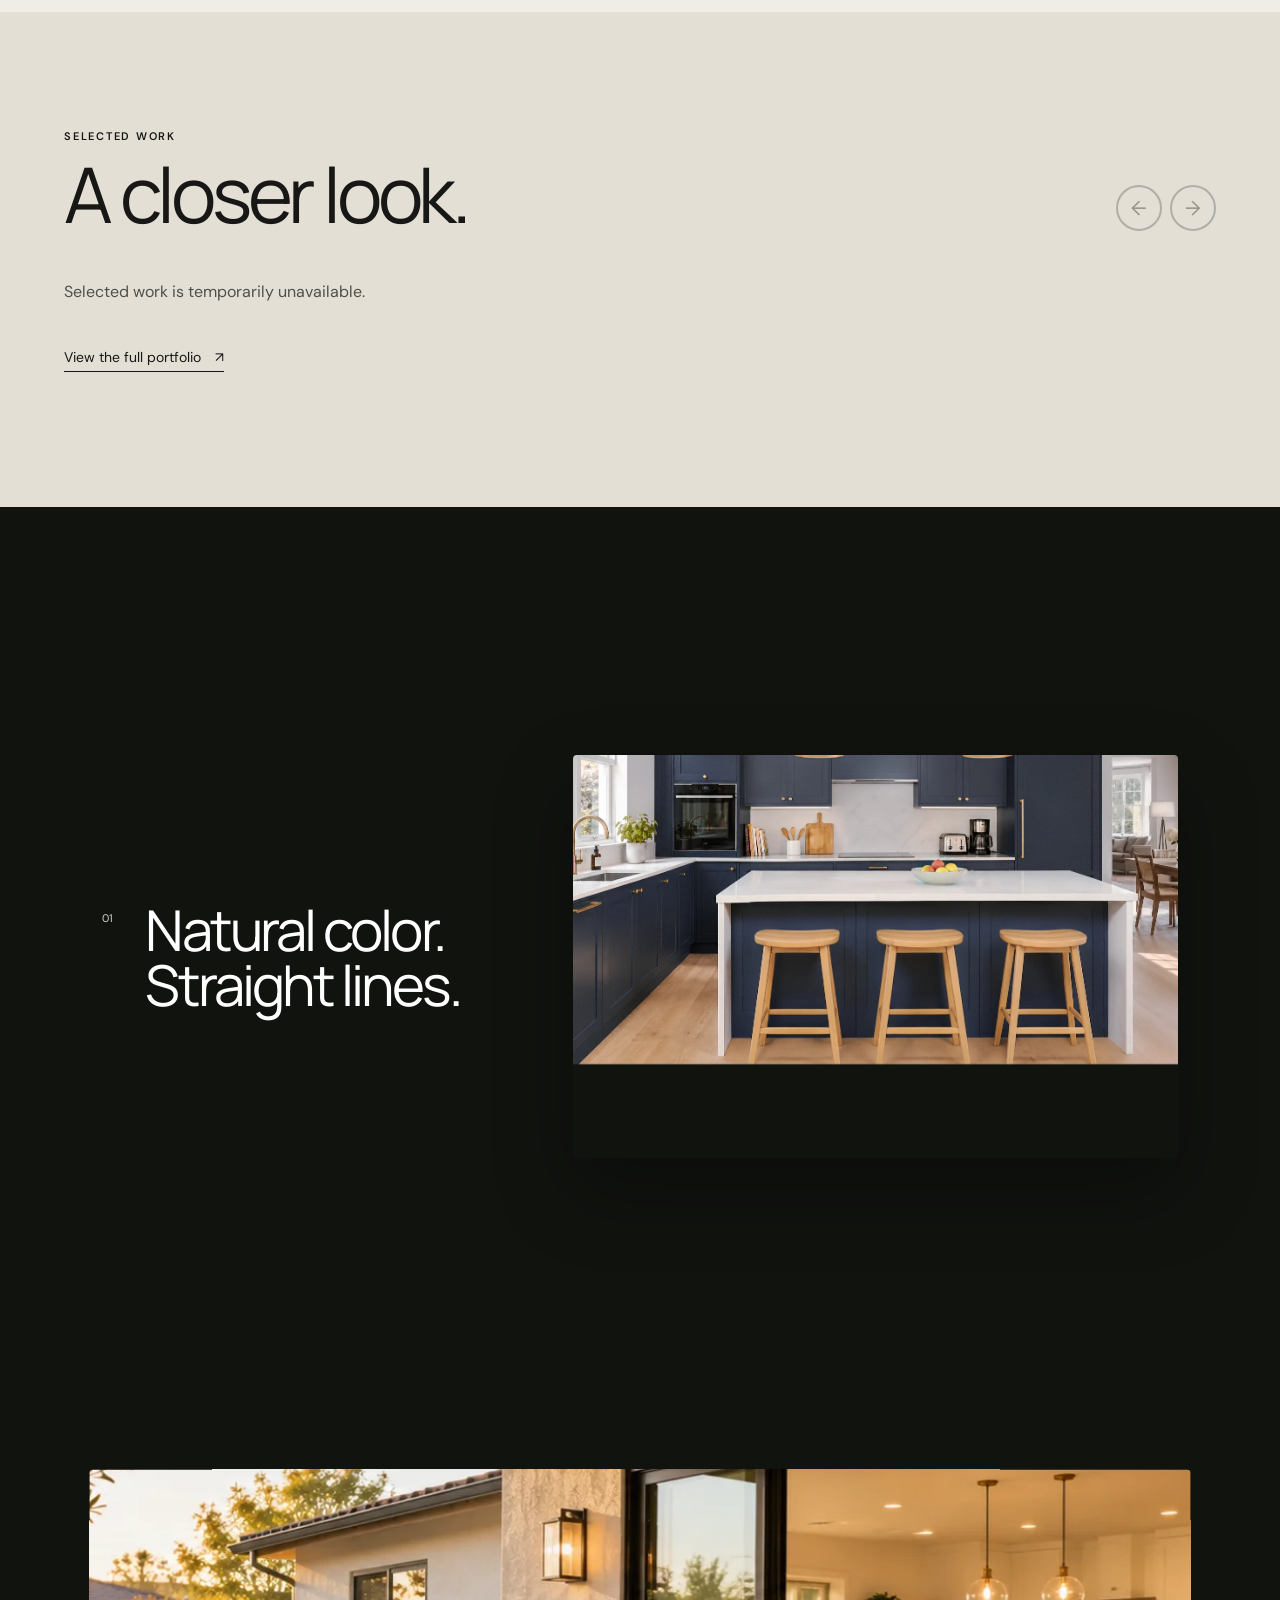
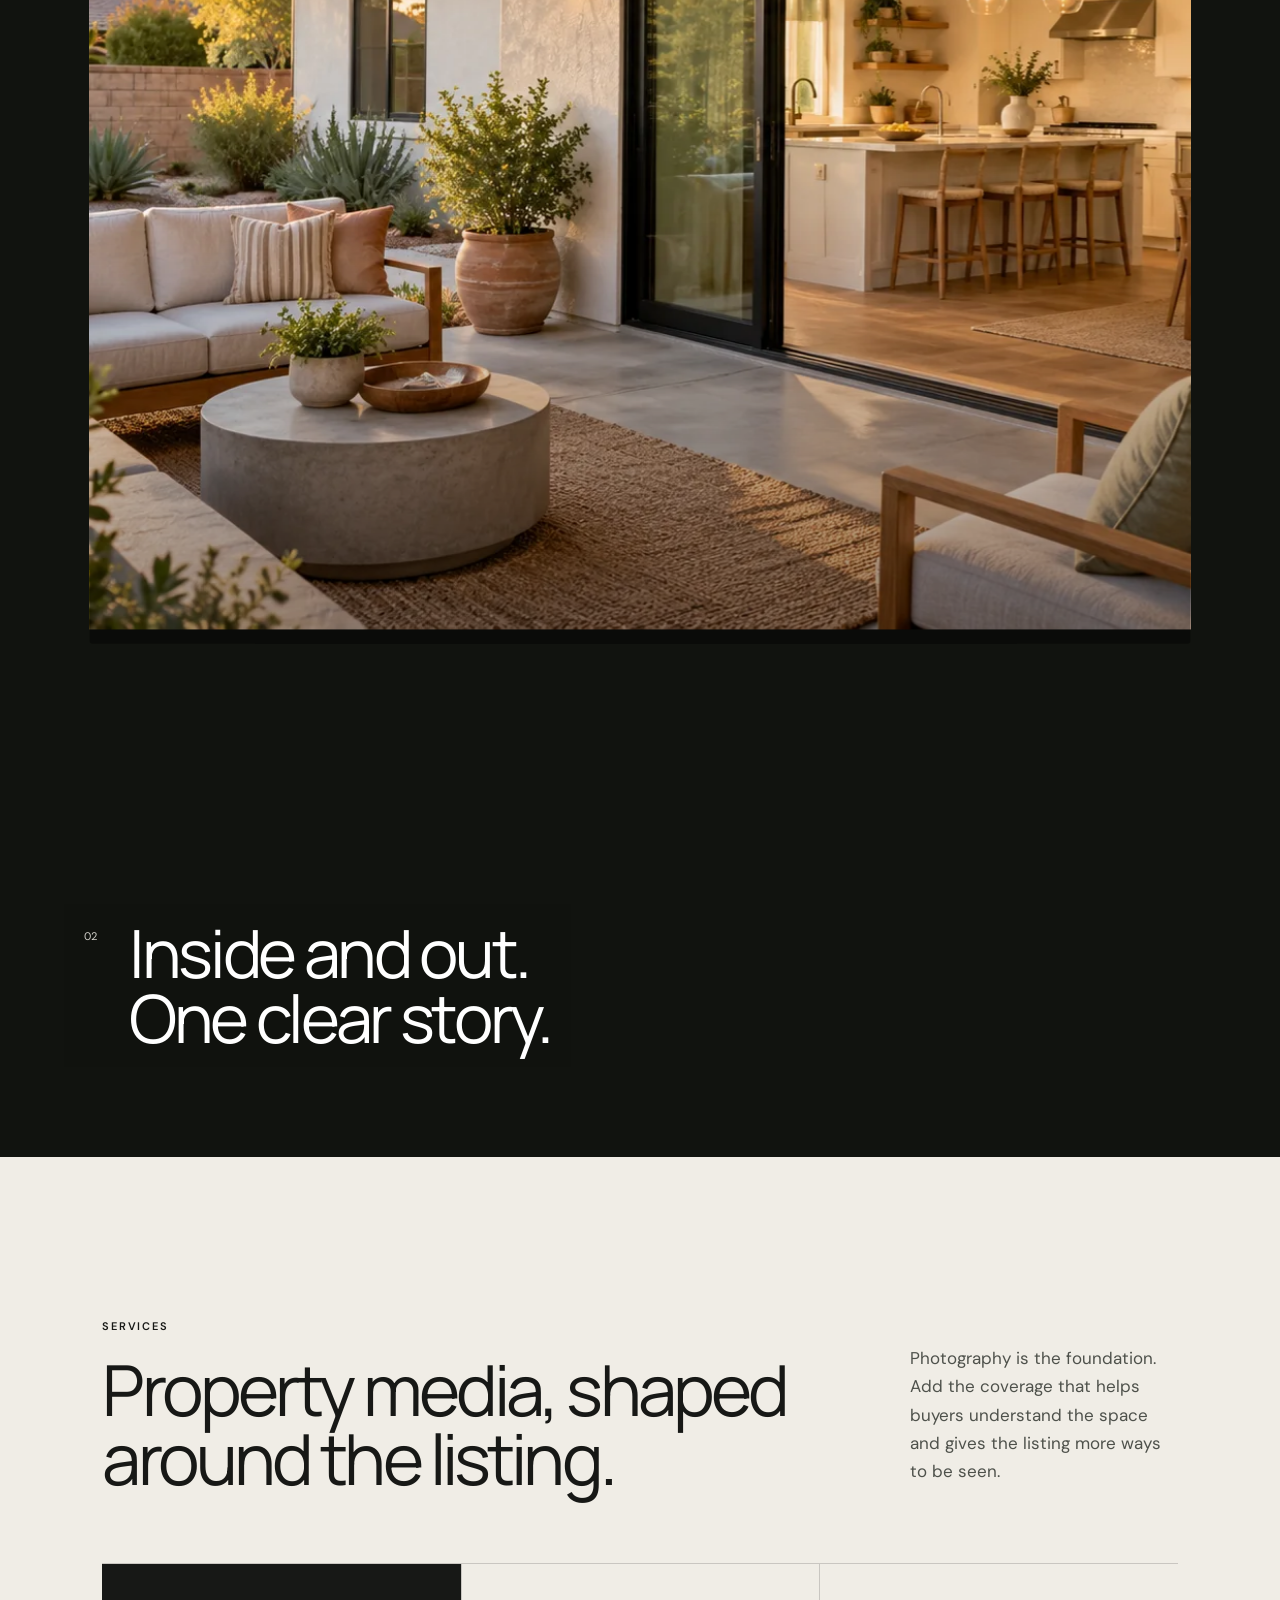
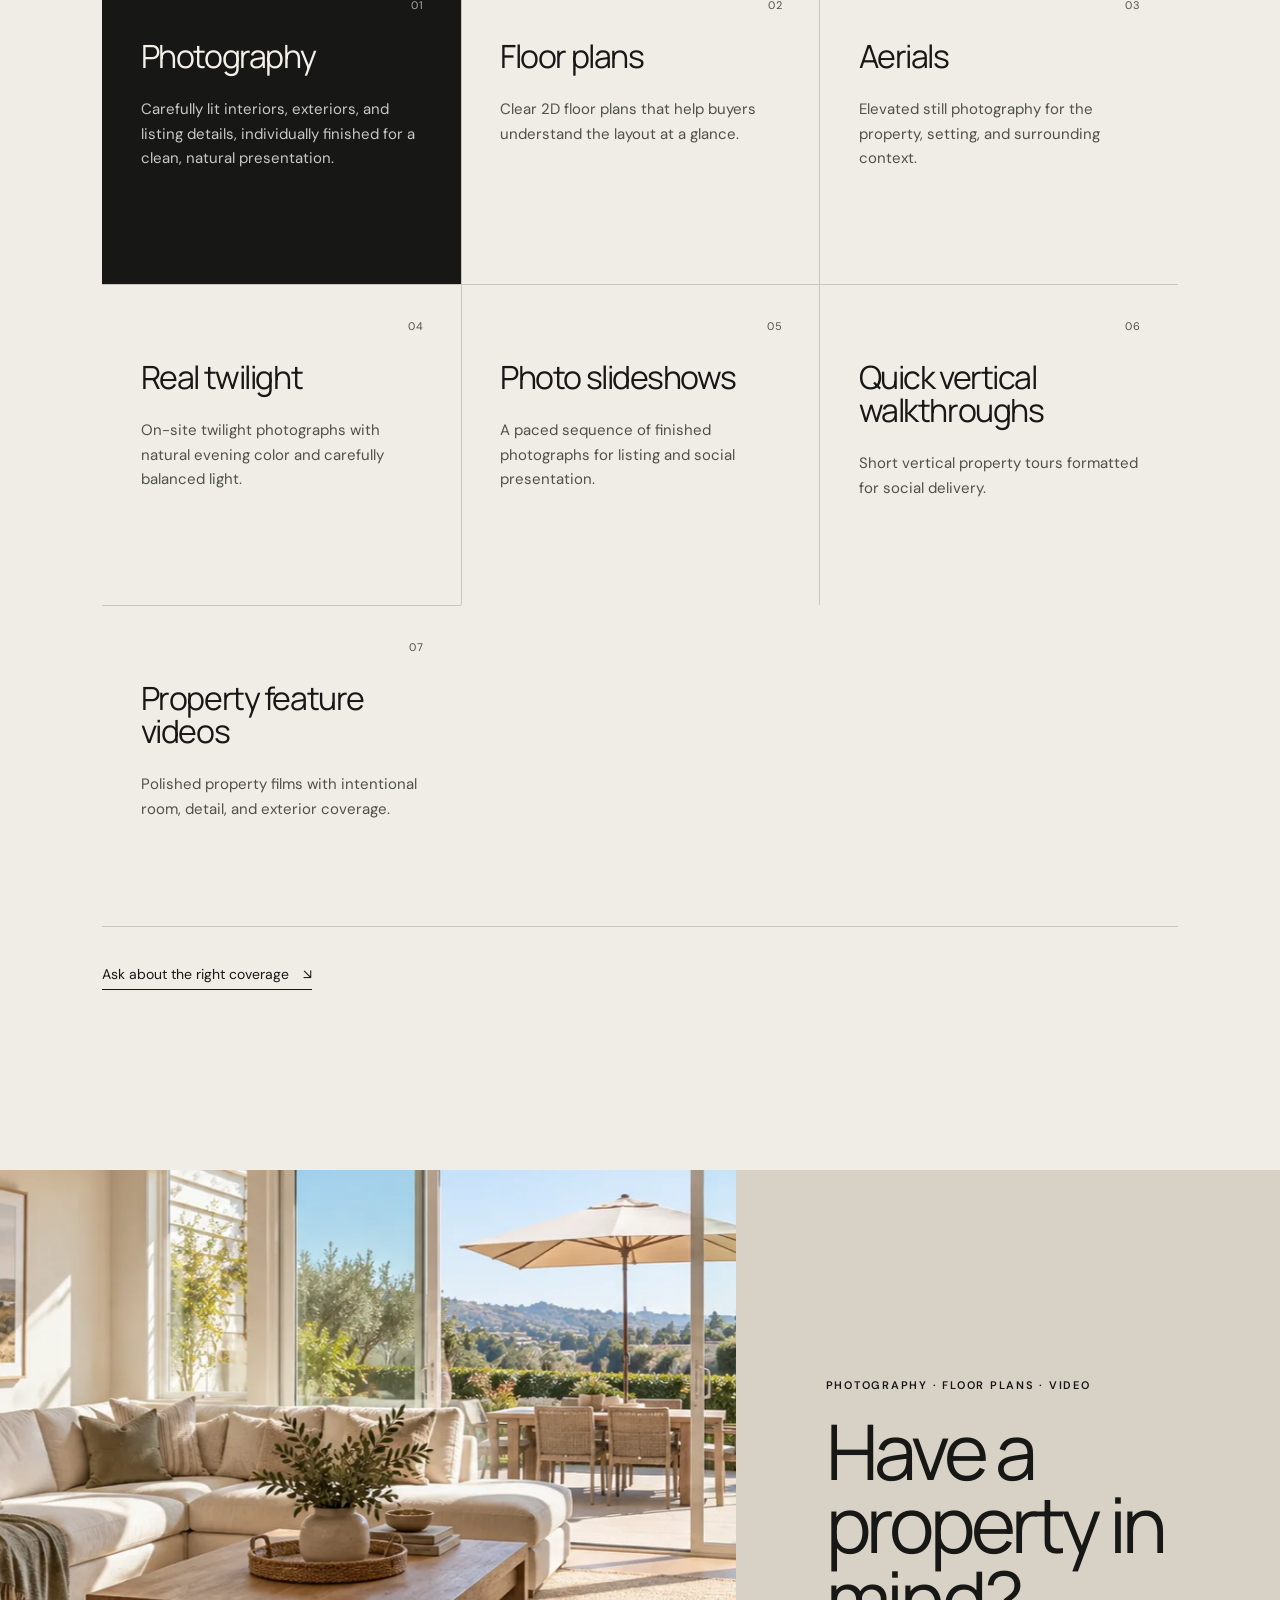
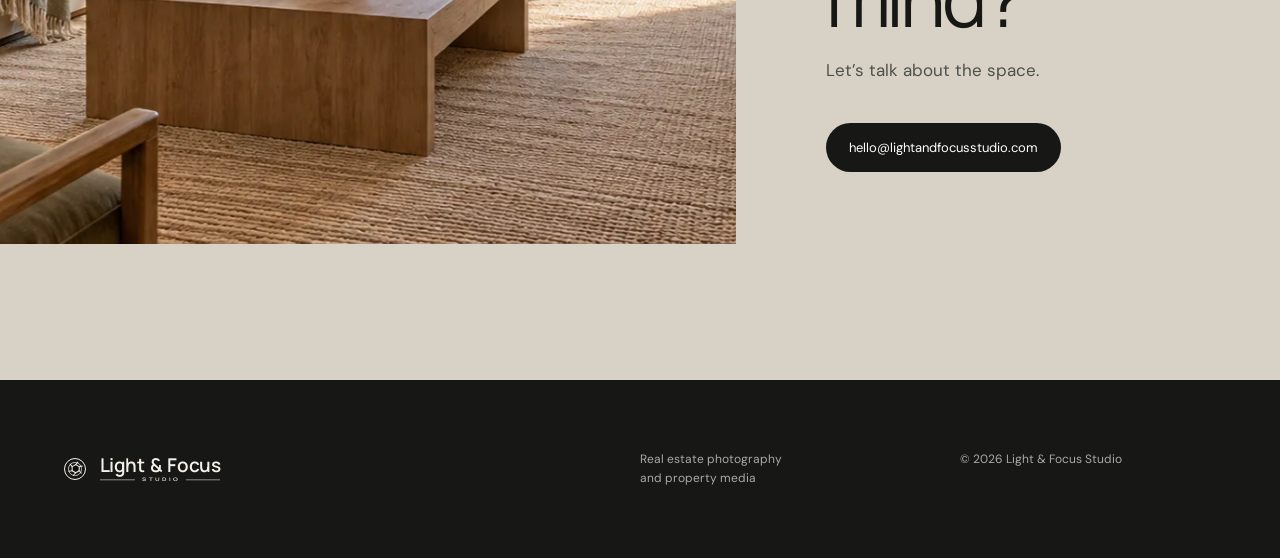
==== commit a832e66a: "Declare canonical site icon" ====
--- a/index.html
+++ b/index.html
@@ -6,6 +6,7 @@
     <meta name="description" content="Bright, natural real estate photography, floor plans, aerials, real twilight, slideshows, walkthroughs, and property feature videos." />
     <meta name="robots" content="index, follow" />
     <meta name="theme-color" content="#f0ede6" />
+    <link rel="icon" type="image/png" href="/assets/light-focus-logo-canonical.png" />
     <link rel="canonical" href="https://lightandfocusstudio.com/" />
     <meta property="og:type" content="website" />
     <meta property="og:site_name" content="Light &amp; Focus Studio" />
